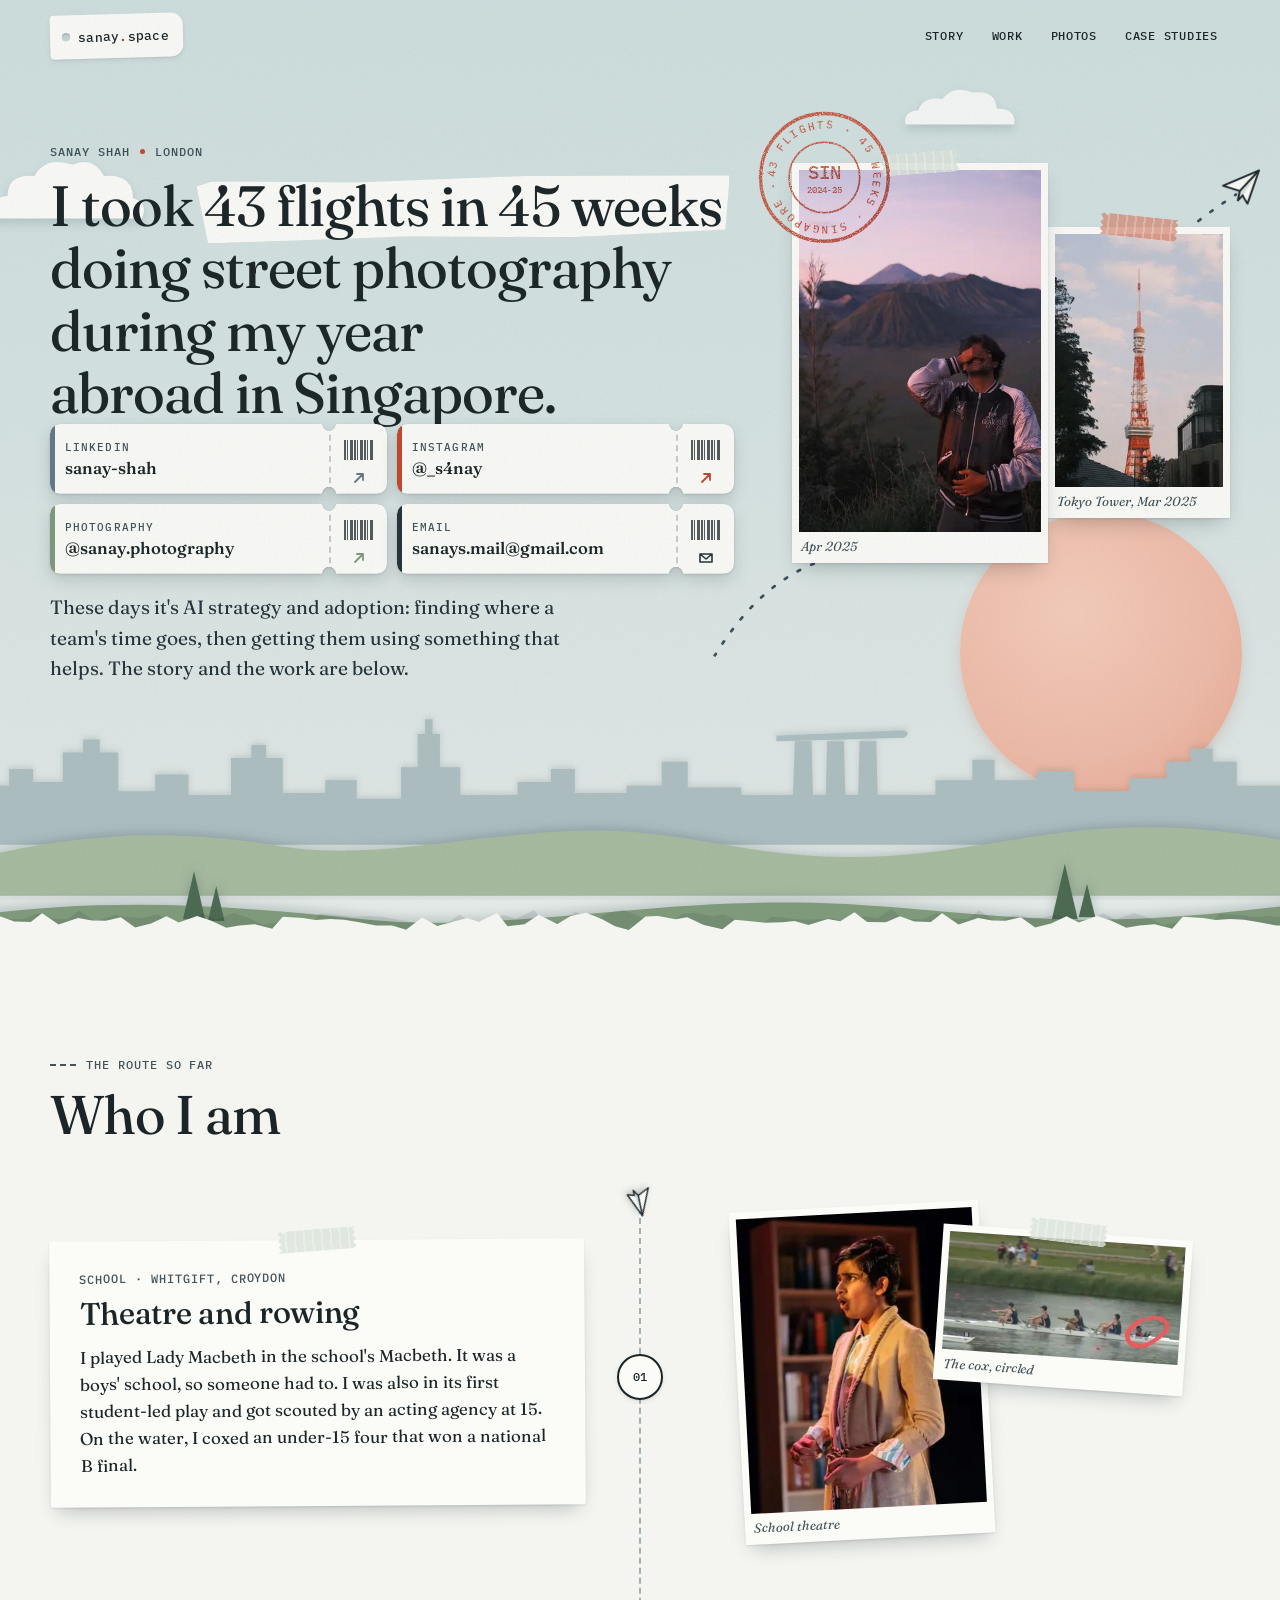
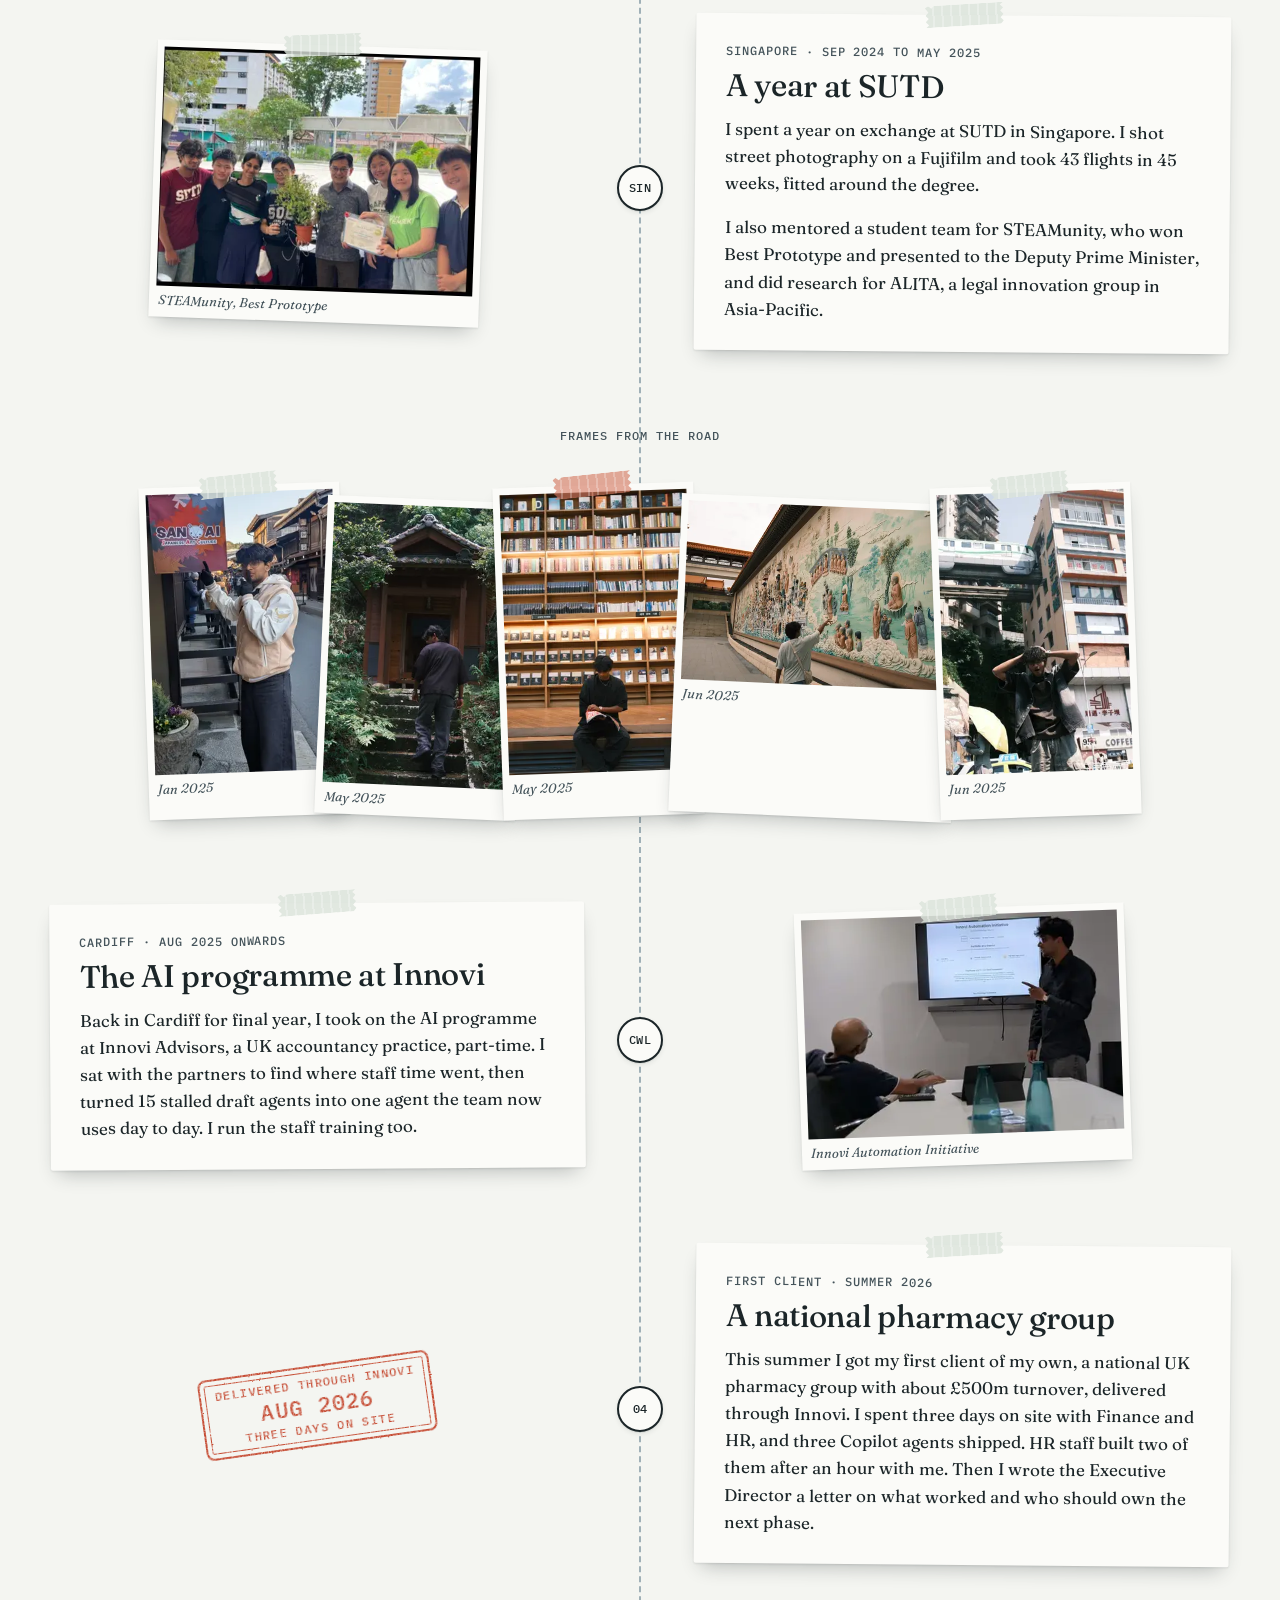
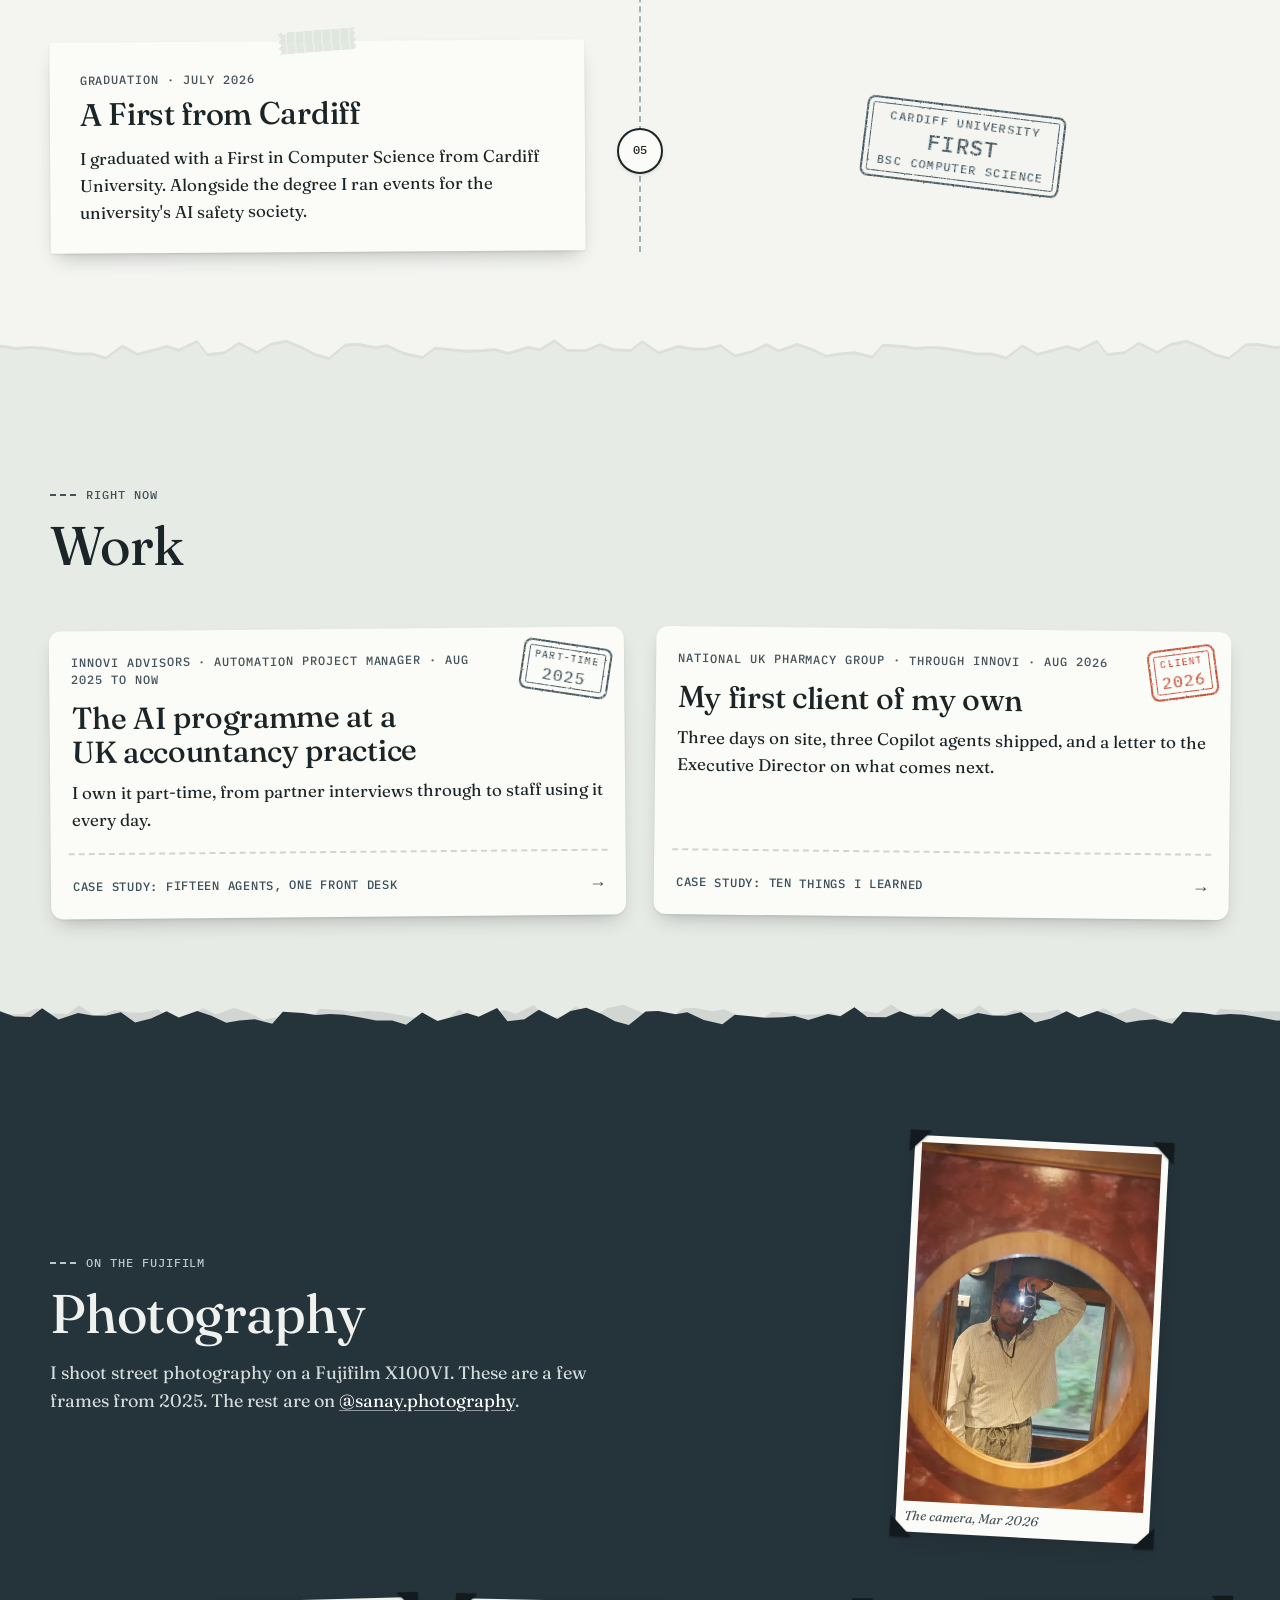
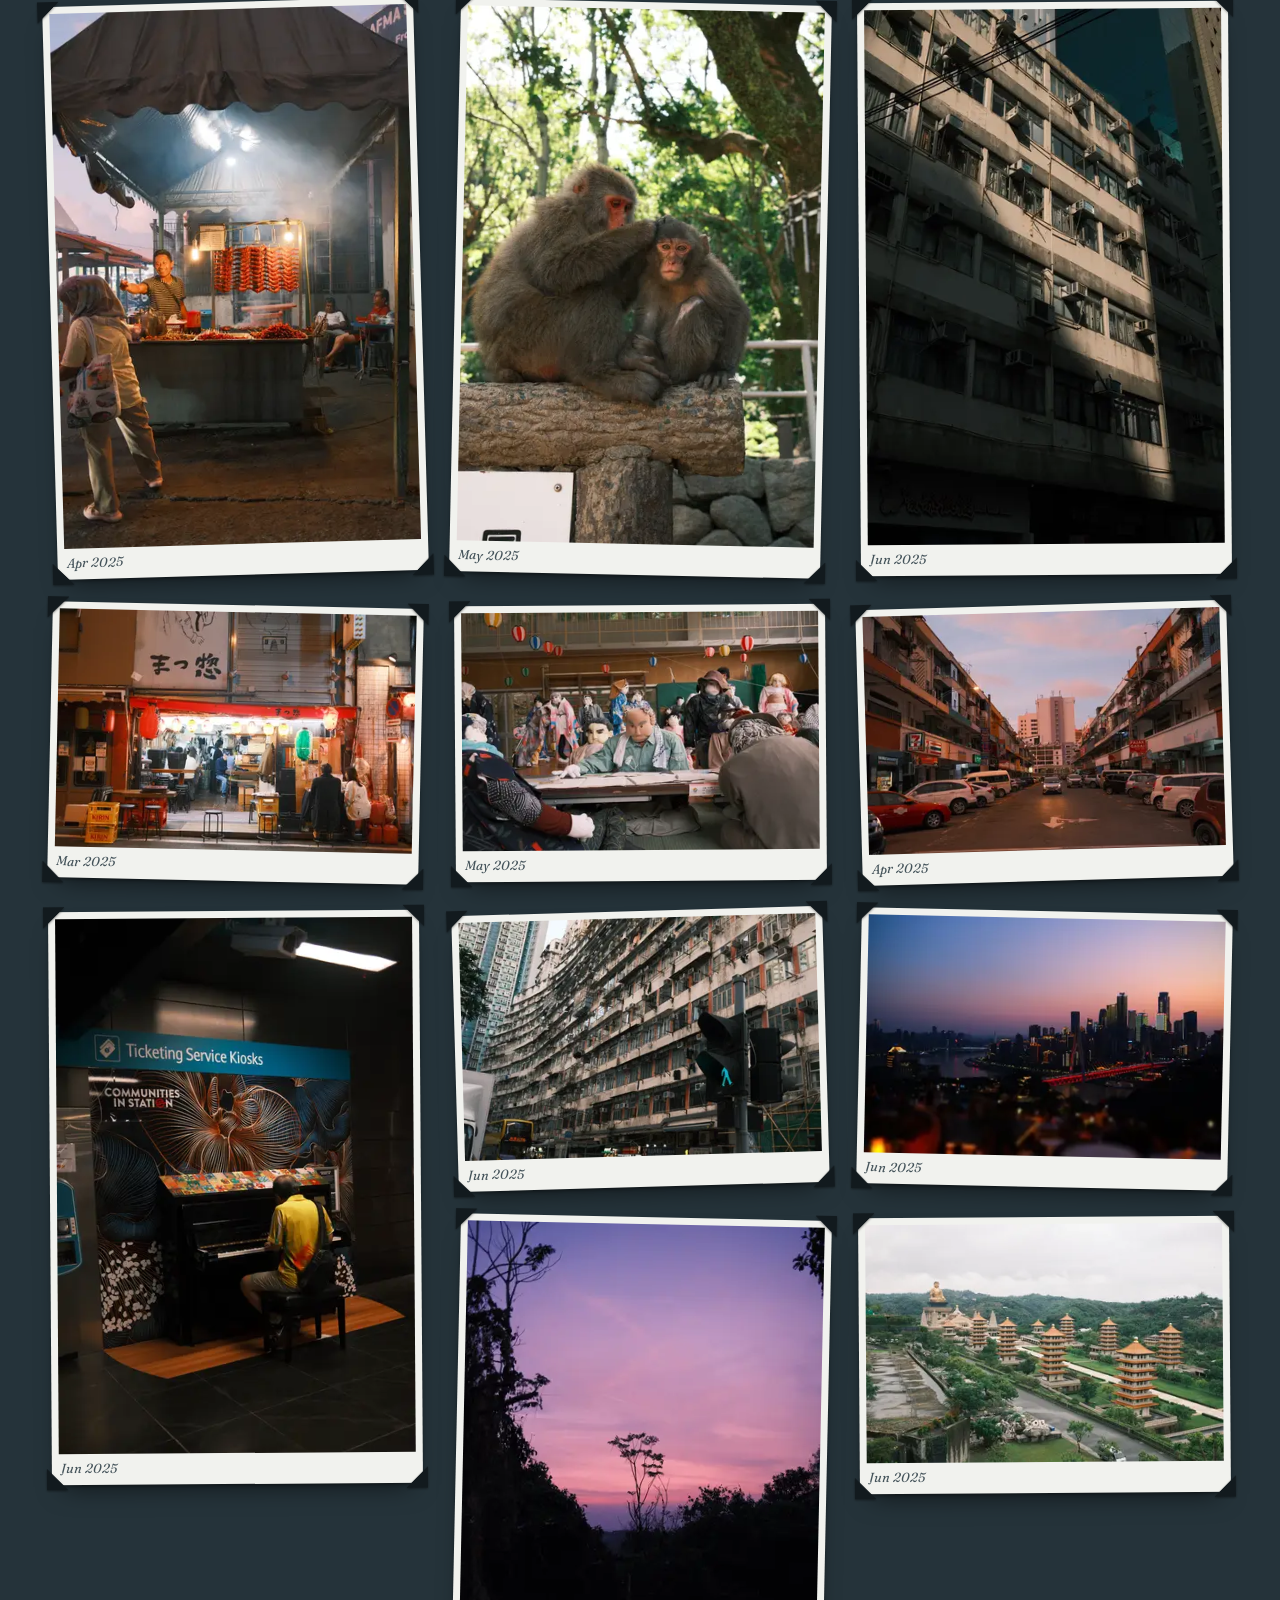
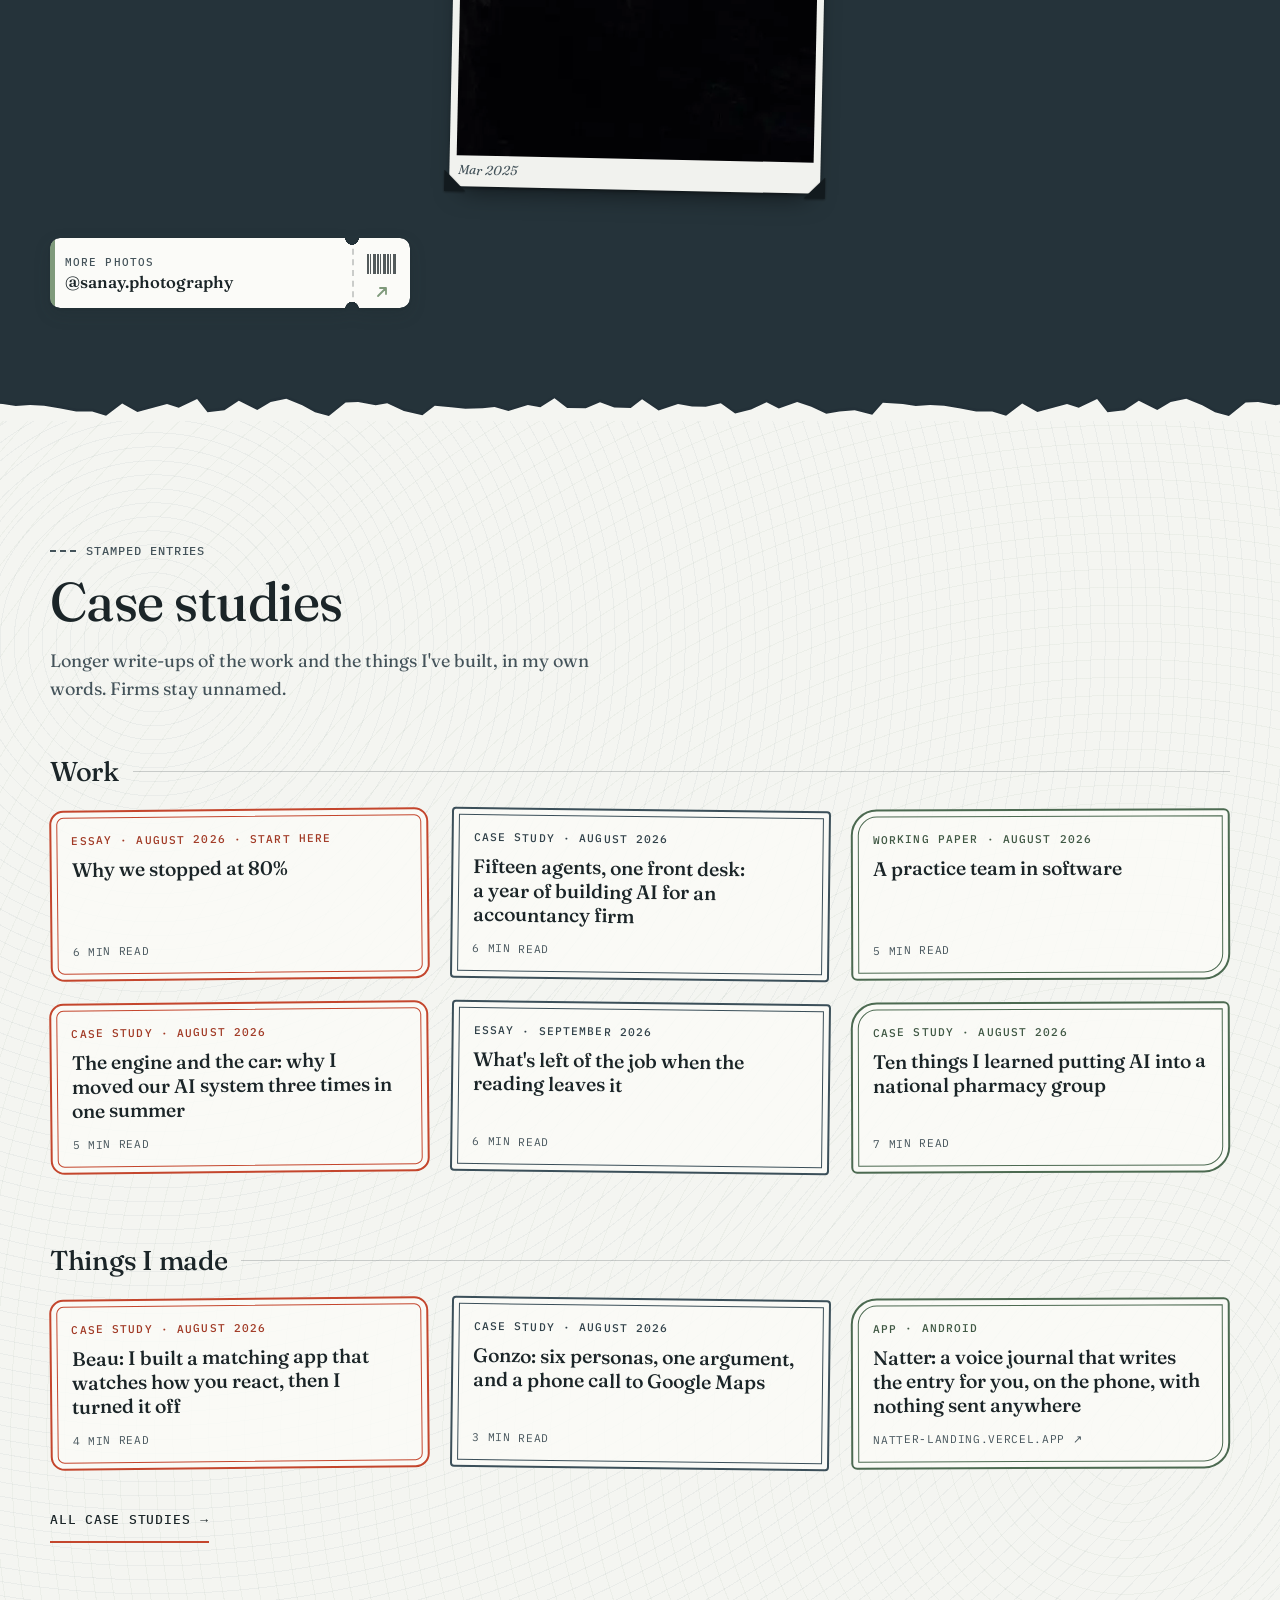
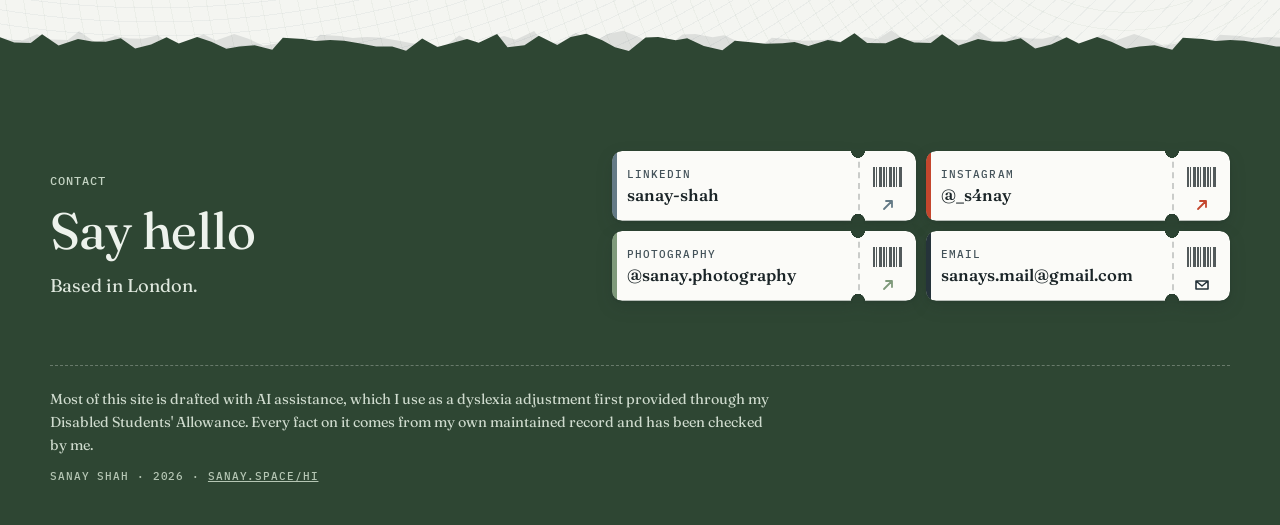
==== index.html @ 41771d3b "Rebuild the site as a paper-cut travel scrapbook around the 43 flights line New main page: hero with" ====
<!DOCTYPE html>
<html lang="en-GB" class="no-js">
<head>
  <meta charset="utf-8" />
  <meta name="viewport" content="width=device-width, initial-scale=1, viewport-fit=cover" />
  <script>document.documentElement.classList.replace("no-js", "js");</script>
  <title>Sanay Shah · 43 flights in 45 weeks</title>
  <meta name="description" content="I took 43 flights in 45 weeks doing street photography during my year abroad in Singapore. Now I work on AI strategy and adoption. Based in London." />
  <link rel="canonical" href="https://sanay.space/" />
  <meta name="theme-color" content="#d7e3e3" />
  <meta property="og:type" content="website" />
  <meta property="og:site_name" content="sanay.space" />
  <meta property="og:url" content="https://sanay.space/" />
  <meta property="og:title" content="Sanay Shah · 43 flights in 45 weeks" />
  <meta property="og:description" content="I took 43 flights in 45 weeks doing street photography during my year abroad in Singapore. Now I work on AI strategy and adoption." />
  <meta property="og:image" content="https://sanay.space/assets/img/og.jpg" />
  <meta property="og:image:width" content="1200" />
  <meta property="og:image:height" content="630" />
  <meta property="og:image:alt" content="Sanay Shah's scrapbook: a taped-in print of him at sunrise and the line about 43 flights in 45 weeks." />
  <meta name="twitter:card" content="summary_large_image" />
  <meta name="twitter:title" content="Sanay Shah · 43 flights in 45 weeks" />
  <meta name="twitter:description" content="I took 43 flights in 45 weeks doing street photography during my year abroad in Singapore. Now I work on AI strategy and adoption." />
  <meta name="twitter:image" content="https://sanay.space/assets/img/og.jpg" />
  <link rel="icon" href="assets/img/favicon.svg" type="image/svg+xml" />
  <link rel="preload" href="assets/fonts/fraunces.woff2" as="font" type="font/woff2" crossorigin />
  <link rel="preload" href="assets/img/bromo-420.webp" as="image" imagesrcset="assets/img/bromo-420.webp 420w, assets/img/bromo-760.webp 760w" imagesizes="(min-width: 900px) 260px, 124px" />
  <link rel="stylesheet" href="assets/css/site.css" />
  <script src="assets/js/site.js" defer></script>
</head>
<body>
  <a class="skip" href="#main">Skip to content</a>

  <svg width="0" height="0" style="position:absolute" aria-hidden="true" focusable="false">
    <defs>
      <filter id="ink" x="-5%" y="-5%" width="110%" height="110%">
        <feTurbulence type="fractalNoise" baseFrequency=".9" numOctaves="2" seed="4" result="n" />
        <feDisplacementMap in="SourceGraphic" in2="n" scale="1.8" xChannelSelector="R" yChannelSelector="G" result="d" />
        <feColorMatrix in="n" type="matrix" values="0 0 0 0 0  0 0 0 0 0  0 0 0 0 0  -2.2 0 0 0 2" result="m" />
        <feComposite in="d" in2="m" operator="in" />
      </filter>
      <symbol id="plane" viewBox="0 0 32 32">
        <path d="M2 15 L30 3 L21 29 L15 19 Z" fill="#fbfbf8" stroke="#1b2528" stroke-width="1.5" stroke-linejoin="round" />
        <path d="M30 3 L15 19 L13.5 26.5 L17.8 22" fill="#d9e2e0" stroke="#1b2528" stroke-width="1.5" stroke-linejoin="round" />
      </symbol>
      <symbol id="go" viewBox="0 0 16 16">
        <path d="M4 12 L12 4 M6 4 H12 V10" fill="none" stroke="currentColor" stroke-width="1.8" stroke-linecap="round" stroke-linejoin="round" />
      </symbol>
      <symbol id="mail" viewBox="0 0 16 16">
        <path d="M2 4 H14 V12 H2 Z M2 4 L8 9 L14 4" fill="none" stroke="currentColor" stroke-width="1.6" stroke-linejoin="round" />
      </symbol>
    </defs>
  </svg>

  <header class="hero" id="top">
    <div class="scene" aria-hidden="true">
      <div class="sun" data-depth=".08"></div>
      <svg class="cloud cloud--1" data-depth=".22" viewBox="0 0 160 70"><path d="M14 62 Q10 44 30 42 Q30 22 54 24 Q64 6 88 14 Q106 6 116 24 Q142 22 142 44 Q156 48 150 62 Z" fill="#fbfbf8" /></svg>
      <svg class="cloud cloud--2" data-depth=".34" viewBox="0 0 160 70"><path d="M12 62 Q8 46 28 44 Q34 26 58 30 Q72 12 96 22 Q124 18 126 42 Q150 42 148 62 Z" fill="#f4f7f5" /></svg>
      <svg class="cloud cloud--3" data-depth=".16" viewBox="0 0 160 70"><path d="M16 60 Q14 46 34 46 Q42 30 64 34 Q80 20 100 32 Q128 30 130 48 Q146 50 142 60 Z" fill="#f7f9f7" /></svg>
      <svg class="hills hills--far" data-depth=".05" viewBox="0 0 1440 240"><path fill="#aebfc2" d="M0 240 V176 H38 V158 H64 V172 H96 V140 H118 V126 H136 V140 H156 V182 H196 V164 H232 V186 H278 V146 H300 V132 H316 V146 H334 V184 H380 V170 H414 V190 H462 V156 H480 V120 H488 V104 H496 V120 H504 V156 H526 V186 H588 V172 H624 V158 H650 V184 H706 V176 H744 V150 H772 V178 H830 V186 H1040 V170 H1080 V148 H1104 V170 H1150 V160 H1190 V182 H1250 V168 H1290 V150 H1316 V136 H1340 V150 H1366 V176 H1440 V240 Z M884 240 L888 128 L906 128 L909 240 Z M920 240 L923 128 L941 128 L944 240 Z M955 240 L958 128 L976 128 L979 240 Z M868 122 L1006 116 Q1014 119 1006 124 L868 128 Z" /></svg>
      <svg class="hills hills--mid" data-depth=".1" viewBox="0 0 1440 240"><path fill="#a8bca1" d="M0 240 V200 C120 170 220 168 330 186 C430 202 520 176 640 170 C760 164 820 196 940 198 C1060 200 1140 168 1250 166 C1340 164 1400 178 1440 184 V240 Z" /></svg>
      <svg class="hills hills--near" data-depth=".16" viewBox="0 0 1440 240"><path fill="#7f9a7b" d="M0 240 V218 C160 196 300 210 420 222 C560 236 700 206 860 204 C1000 202 1100 226 1240 222 C1340 219 1400 208 1440 206 V240 Z" /><g fill="#4c6a51"><path d="M238 222 L226 222 L238 170 L250 222 Z" /><path d="M262 224 L253 224 L262 186 L271 224 Z" /><path d="M1180 222 L1166 222 L1180 162 L1194 222 Z" /><path d="M1204 220 L1195 220 L1204 184 L1213 220 Z" /></g></svg>
    </div>

    <div class="wrap topbar">
      <a class="wordmark" href="./"><span>sanay<b>.</b>space</span></a>
      <nav class="topnav" aria-label="Sections">
        <a class="topnav__extra" href="#story">Story</a>
        <a class="topnav__extra" href="#work">Work</a>
        <a class="topnav__extra" href="#photos">Photos</a>
        <a href="case-studies/">Case studies</a>
      </nav>
    </div>

    <div class="wrap hero__grid">
      <div class="hero__text">
        <p class="kicker">Sanay Shah <i></i> London</p>
        <h1>I took <span class="hl">43 flights in 45 weeks</span> doing street photography during my year abroad in Singapore.</h1>
        <ul class="passes hero__passes" aria-label="Find me elsewhere">
          <li><a class="pass pass--li" href="https://www.linkedin.com/in/sanay-shah/" target="_blank" rel="me noopener"><span class="pass__paper"><span class="pass__body"><span class="pass__label">LinkedIn</span><span class="pass__dest">sanay-shah</span></span><span class="pass__stub" aria-hidden="true"><span class="pass__bar"></span><svg><use href="#go" /></svg></span></span></a></li>
          <li><a class="pass pass--ig" href="https://www.instagram.com/_s4nay/" target="_blank" rel="me noopener"><span class="pass__paper"><span class="pass__body"><span class="pass__label">Instagram</span><span class="pass__dest">@_s4nay</span></span><span class="pass__stub" aria-hidden="true"><span class="pass__bar"></span><svg><use href="#go" /></svg></span></span></a></li>
          <li><a class="pass pass--ph" href="https://www.instagram.com/sanay.photography/" target="_blank" rel="me noopener"><span class="pass__paper"><span class="pass__body"><span class="pass__label">Photography</span><span class="pass__dest">@sanay<wbr>.photography</span></span><span class="pass__stub" aria-hidden="true"><span class="pass__bar"></span><svg><use href="#go" /></svg></span></span></a></li>
          <li><a class="pass pass--mail" href="mailto:sanays.mail@gmail.com"><span class="pass__paper"><span class="pass__body"><span class="pass__label">Email</span><span class="pass__dest">sanays.mail<wbr>@gmail.com</span></span><span class="pass__stub" aria-hidden="true"><span class="pass__bar"></span><svg><use href="#mail" /></svg></span></span></a></li>
        </ul>
        <p class="hero__sub">These days it's AI strategy and adoption: finding where a team's time goes, then getting them using something that helps. The story and the work are below.</p>
      </div>

      <div class="hero__collage">
        <svg class="flight" viewBox="0 0 400 400" aria-hidden="true" focusable="false">
          <defs><mask id="flight-mask"><path class="flight__trail" d="M-10 380 C 70 250, 150 350, 225 220 S 330 70, 372 42" fill="none" stroke="#fff" stroke-width="8" /></mask></defs>
          <path class="flight__path" d="M-10 380 C 70 250, 150 350, 225 220 S 330 70, 372 42" fill="none" stroke="#3b4f59" stroke-width="2" stroke-linecap="round" mask="url(#flight-mask)" />
          <use class="flight__plane" href="#plane" x="360" y="22" width="30" height="30" />
        </svg>
        <figure class="print tape print--bromo" data-depth=".5">
          <img src="assets/img/bromo-420.webp" srcset="assets/img/bromo-420.webp 420w, assets/img/bromo-760.webp 760w" sizes="(min-width: 900px) 260px, 124px" width="420" height="630" alt="Me at sunrise in front of a volcano, one hand over my eyes, the sky pink behind the peaks." fetchpriority="high" />
          <figcaption>Apr 2025</figcaption>
        </figure>
        <figure class="print tape tape--ver print--tower" data-depth=".3" style="--tr: 6deg">
          <img src="assets/img/tower-360.webp" srcset="assets/img/tower-240.webp 240w, assets/img/tower-360.webp 360w, assets/img/tower-640.webp 640w" sizes="(min-width: 900px) 200px, 104px" width="360" height="540" alt="Tokyo Tower in evening light, framed by trees and a dark building." />
          <figcaption>Tokyo Tower, Mar 2025</figcaption>
        </figure>
        <svg class="stamp-ring" data-depth=".7" viewBox="0 0 120 120" aria-hidden="true" focusable="false">
          <defs><path id="ring-a" d="M60 60 m-43 0 a43 43 0 1 1 86 0 a43 43 0 1 1 -86 0" /></defs>
          <circle cx="60" cy="60" r="56" fill="none" stroke="currentColor" stroke-width="3" />
          <circle cx="60" cy="60" r="31" fill="none" stroke="currentColor" stroke-width="1.5" />
          <text font-size="9.6"><textPath href="#ring-a" textLength="266" lengthAdjust="spacing">43 FLIGHTS · 45 WEEKS · SINGAPORE ·</textPath></text>
          <text x="60" y="61" text-anchor="middle" font-size="17">SIN</text>
          <text x="60" y="74" text-anchor="middle" font-size="7.5">2024-25</text>
        </svg>
      </div>
    </div>
  </header>

  <main id="main">
    <section class="section torn story" id="story" aria-labelledby="story-title">
      <div class="wrap">
        <div class="section__head">
          <p class="label">The route so far</p>
          <h2 class="section__title" id="story-title">Who I am</h2>
        </div>

        <div class="route">
          <div class="route__line" aria-hidden="true"></div>
          <div class="route__flown" aria-hidden="true"></div>
          <svg class="route__plane" aria-hidden="true" focusable="false"><use href="#plane" /></svg>

          <ol class="route__list">
            <li class="beat">
              <span class="beat__stop" aria-hidden="true">01</span>
              <div class="beat__card tape rise">
                <span class="label">School · Whitgift, Croydon</span>
                <h3>Theatre and rowing</h3>
                <p>I played Lady Macbeth in the school's Macbeth. It was a boys' school, so someone had to. I was also in its first student-led play and got scouted by an acting agency at 15. On the water, I coxed an under-15 four that won a national B final.</p>
              </div>
              <div class="beat__media rise">
                <figure class="print" style="--r: -3deg">
                  <img src="assets/img/play-320.webp" srcset="assets/img/play-320.webp 320w, assets/img/play-440.webp 440w, assets/img/play-560.webp 560w" sizes="(min-width: 960px) 250px, 55vw" width="320" height="400" alt="Me on stage in a school play, mid-line, in a long coat against a dark set." loading="lazy" decoding="async" />
                  <figcaption>School theatre</figcaption>
                </figure>
                <figure class="print tape" style="--r: 4deg; --tr: 3deg">
                  <img src="assets/img/rowing-360.webp" srcset="assets/img/rowing-360.webp 360w, assets/img/rowing-640.webp 640w" sizes="(min-width: 960px) 250px, 55vw" width="360" height="180" alt="A rowing four racing on a river, with the cox circled in red." loading="lazy" decoding="async" />
                  <figcaption>The cox, circled</figcaption>
                </figure>
              </div>
            </li>

            <li class="beat">
              <span class="beat__stop" aria-hidden="true">SIN</span>
              <div class="beat__card tape rise">
                <span class="label">Singapore · Sep 2024 to May 2025</span>
                <h3>A year at SUTD</h3>
                <p>I spent a year on exchange at SUTD in Singapore. I shot street photography on a Fujifilm and took 43 flights in 45 weeks, fitted around the degree.</p>
                <p>I also mentored a student team for STEAMunity, who won Best Prototype and presented to the Deputy Prime Minister, and did research for ALITA, a legal innovation group in Asia-Pacific.</p>
              </div>
              <div class="beat__media rise">
                <figure class="print tape print--wide" style="--r: 2deg">
                  <img src="assets/img/steamunity-400.webp" srcset="assets/img/steamunity-400.webp 400w, assets/img/steamunity-560.webp 560w, assets/img/steamunity-720.webp 720w" sizes="(min-width: 960px) 330px, 80vw" width="400" height="303" alt="Me with the STEAMunity student team and Deputy Prime Minister Heng Swee Keat, the students holding their award and their plant sensor project." loading="lazy" decoding="async" />
                  <figcaption>STEAMunity, Best Prototype</figcaption>
                </figure>
              </div>
            </li>

            <li class="strip" aria-label="Frames from the road">
              <div class="strip__head">
                <p class="label">Frames from the road</p>
                <p class="mono strip__hint" aria-hidden="true">Swipe &rarr;</p>
              </div>
              <div class="strip__scroller" tabindex="0" role="group" aria-label="Photos of me travelling, 2025">
                <figure class="print tape">
                  <img src="assets/img/sanoai-360.webp" srcset="assets/img/sanoai-260.webp 260w, assets/img/sanoai-360.webp 360w, assets/img/sanoai-640.webp 640w" sizes="(min-width: 960px) 200px, 150px" width="360" height="540" alt="Me pointing up at a shop sign on an old wooden street in Japan." loading="lazy" decoding="async" />
                  <figcaption>Jan 2025</figcaption>
                </figure>
                <figure class="print">
                  <img src="assets/img/steps-360.webp" srcset="assets/img/steps-260.webp 260w, assets/img/steps-360.webp 360w, assets/img/steps-640.webp 640w" sizes="(min-width: 960px) 200px, 150px" width="360" height="540" alt="Me climbing mossy stone steps to a small wooden shrine in a forest." loading="lazy" decoding="async" />
                  <figcaption>May 2025</figcaption>
                </figure>
                <figure class="print tape tape--ver">
                  <img src="assets/img/books-360.webp" srcset="assets/img/books-260.webp 260w, assets/img/books-360.webp 360w, assets/img/books-640.webp 640w" sizes="(min-width: 960px) 200px, 150px" width="360" height="540" alt="Me reading on a bench under a wall of bookshelves." loading="lazy" decoding="async" />
                  <figcaption>May 2025</figcaption>
                </figure>
                <figure class="print print--land">
                  <img src="assets/img/mural-480.webp" srcset="assets/img/mural-480.webp 480w, assets/img/mural-820.webp 820w" sizes="(min-width: 960px) 280px, 220px" width="480" height="320" alt="Me pointing at a long painted mural on a temple wall." loading="lazy" decoding="async" />
                  <figcaption>Jun 2025</figcaption>
                </figure>
                <figure class="print tape">
                  <img src="assets/img/monorail-360.webp" srcset="assets/img/monorail-260.webp 260w, assets/img/monorail-360.webp 360w, assets/img/monorail-640.webp 640w" sizes="(min-width: 960px) 200px, 150px" width="360" height="540" alt="Me with my hands on my head in the street while a monorail train runs through the middle of a tower block behind me." loading="lazy" decoding="async" />
                  <figcaption>Jun 2025</figcaption>
                </figure>
              </div>
            </li>

            <li class="beat">
              <span class="beat__stop" aria-hidden="true">CWL</span>
              <div class="beat__card tape rise">
                <span class="label">Cardiff · Aug 2025 onwards</span>
                <h3>The AI programme at Innovi</h3>
                <p>Back in Cardiff for final year, I took on the AI programme at Innovi Advisors, a UK accountancy practice, part-time. I sat with the partners to find where staff time went, then turned 15 stalled draft agents into one agent the team now uses day to day. I run the staff training too.</p>
              </div>
              <div class="beat__media rise">
                <figure class="print tape print--wide" style="--r: -2deg">
                  <img src="assets/img/innovi-400.webp" srcset="assets/img/innovi-400.webp 400w, assets/img/innovi-560.webp 560w, assets/img/innovi-720.webp 720w" sizes="(min-width: 960px) 330px, 80vw" width="400" height="277" alt="Me presenting the Innovi Automation Initiative on a screen in a meeting room." loading="lazy" decoding="async" />
                  <figcaption>Innovi Automation Initiative</figcaption>
                </figure>
              </div>
            </li>

            <li class="beat">
              <span class="beat__stop" aria-hidden="true">04</span>
              <div class="beat__card tape rise">
                <span class="label">First client · Summer 2026</span>
                <h3>A national pharmacy group</h3>
                <p>This summer I got my first client of my own, a national UK pharmacy group with about £500m turnover, delivered through Innovi. I spent three days on site with Finance and HR, and three Copilot agents shipped. HR staff built two of them after an hour with me. Then I wrote the Executive Director a letter on what worked and who should own the next phase.</p>
              </div>
              <div class="beat__media rise">
                <p class="stamp" style="--rot: -8deg">Delivered through Innovi<strong>Aug 2026</strong>Three days on site</p>
              </div>
            </li>

            <li class="beat">
              <span class="beat__stop" aria-hidden="true">05</span>
              <div class="beat__card tape rise">
                <span class="label">Graduation · July 2026</span>
                <h3>A First from Cardiff</h3>
                <p>I graduated with a First in Computer Science from Cardiff University. Alongside the degree I ran events for the university's AI safety society.</p>
              </div>
              <div class="beat__media rise">
                <p class="stamp stamp--slate" style="--rot: 7deg">Cardiff University<strong>First</strong>BSc Computer Science</p>
              </div>
            </li>
            <!-- India: Sanay is back around 10 October and will supply this part.
                 Add it here as a sixth .beat (stop code IND) once he has. Do not write it before then. -->
          </ol>
        </div>
      </div>
    </section>

    <section class="section torn torn--flip work" id="work" aria-labelledby="work-title">
      <div class="wrap">
        <div class="section__head">
          <p class="label">Right now</p>
          <h2 class="section__title" id="work-title">Work</h2>
        </div>
        <div class="tickets">
          <a class="ticket rise" href="case-studies/fifteen-agents-one-front-desk.html">
            <span class="label">Innovi Advisors · Automation Project Manager · Aug 2025 to now</span>
            <span class="stamp stamp--slate" style="--rot: 9deg" aria-hidden="true">Part-time<strong>2025</strong></span>
            <h3>The AI programme at a UK accountancy practice</h3>
            <p>I own it part-time, from partner interviews through to staff using it every day.</p>
            <span class="ticket__go"><span>Case study: Fifteen agents, one front desk</span><span aria-hidden="true">&rarr;</span></span>
          </a>
          <a class="ticket rise" href="case-studies/ten-things-pharmacy-group.html">
            <span class="label">National UK pharmacy group · through Innovi · Aug 2026</span>
            <span class="stamp" style="--rot: -8deg" aria-hidden="true">Client<strong>2026</strong></span>
            <h3>My first client of my own</h3>
            <p>Three days on site, three Copilot agents shipped, and a letter to the Executive Director on what comes next.</p>
            <span class="ticket__go"><span>Case study: Ten things I learned</span><span aria-hidden="true">&rarr;</span></span>
          </a>
        </div>
      </div>
    </section>

    <section class="section torn photos" id="photos" aria-labelledby="photos-title">
      <div class="wrap">
        <div class="album__intro">
          <div class="section__head">
            <p class="label">On the Fujifilm</p>
            <h2 class="section__title" id="photos-title">Photography</h2>
            <p class="section__lead">I shoot street photography on a Fujifilm X100VI. These are a few frames from 2025. The rest are on <a href="https://www.instagram.com/sanay.photography/" target="_blank" rel="noopener">@sanay.photography</a>.</p>
          </div>
          <figure class="print corners rise">
            <img src="assets/img/mirror-420.webp" srcset="assets/img/mirror-420.webp 420w, assets/img/mirror-760.webp 760w" sizes="(min-width: 820px) 300px, 60vw" width="420" height="630" alt="Me taking a photo of myself in a round mirror on a train, the camera held up to my eye." loading="lazy" decoding="async" />
            <figcaption>The camera, Mar 2026</figcaption>
          </figure>
        </div>

        <div class="album">
          <figure class="print corners rise">
            <img src="assets/img/st-1951-400.webp" srcset="assets/img/st-1951-400.webp 400w, assets/img/st-1951-800.webp 800w" sizes="(min-width: 1200px) 370px, (min-width: 760px) 30vw, 46vw" width="400" height="600" alt="A street food stall at dusk, smoke rising from the grill under a canopy while a woman waits." loading="lazy" decoding="async" />
            <figcaption>Apr 2025</figcaption>
          </figure>
          <figure class="print corners rise">
            <img src="assets/img/st-0582-400.webp" srcset="assets/img/st-0582-400.webp 400w, assets/img/st-0582-800.webp 800w" sizes="(min-width: 1200px) 370px, (min-width: 760px) 30vw, 46vw" width="400" height="267" alt="A small restaurant in Japan at night, its front open to the street, red lanterns over the counter." loading="lazy" decoding="async" />
            <figcaption>Mar 2025</figcaption>
          </figure>
          <figure class="print corners rise">
            <img src="assets/img/st-7328-400.webp" srcset="assets/img/st-7328-400.webp 400w, assets/img/st-7328-800.webp 800w" sizes="(min-width: 1200px) 370px, (min-width: 760px) 30vw, 46vw" width="400" height="600" alt="A man in a yellow shirt playing a painted public piano in a dark train station." loading="lazy" decoding="async" />
            <figcaption>Jun 2025</figcaption>
          </figure>
          <figure class="print corners rise">
            <img src="assets/img/st-1552-400.webp" srcset="assets/img/st-1552-400.webp 400w, assets/img/st-1552-800.webp 800w" sizes="(min-width: 1200px) 370px, (min-width: 760px) 30vw, 46vw" width="400" height="267" alt="People sitting in shade under a bridge by the water, a boy standing on the wall, fishing boats moored beyond." loading="lazy" decoding="async" />
            <figcaption>Apr 2025</figcaption>
          </figure>
          <figure class="print corners rise">
            <img src="assets/img/st-3685-400.webp" srcset="assets/img/st-3685-400.webp 400w, assets/img/st-3685-800.webp 800w" sizes="(min-width: 1200px) 370px, (min-width: 760px) 30vw, 46vw" width="400" height="600" alt="Two macaques on a wooden post, one grooming the other, trees behind." loading="lazy" decoding="async" />
            <figcaption>May 2025</figcaption>
          </figure>
          <figure class="print corners rise">
            <img src="assets/img/st-3232-400.webp" srcset="assets/img/st-3232-400.webp 400w, assets/img/st-3232-800.webp 800w" sizes="(min-width: 1200px) 370px, (min-width: 760px) 30vw, 46vw" width="400" height="267" alt="A room full of life-size handmade dolls seated at desks under strings of paper lanterns." loading="lazy" decoding="async" />
            <figcaption>May 2025</figcaption>
          </figure>
          <figure class="print corners rise">
            <img src="assets/img/st-6740-400.webp" srcset="assets/img/st-6740-400.webp 400w, assets/img/st-6740-800.webp 800w" sizes="(min-width: 1200px) 370px, (min-width: 760px) 30vw, 46vw" width="400" height="267" alt="A curved wall of old apartment blocks seen from the street, a green pedestrian light in front." loading="lazy" decoding="async" />
            <figcaption>Jun 2025</figcaption>
          </figure>
          <figure class="print corners rise">
            <img src="assets/img/st-0721-400.webp" srcset="assets/img/st-0721-400.webp 400w, assets/img/st-0721-800.webp 800w" sizes="(min-width: 1200px) 370px, (min-width: 760px) 30vw, 46vw" width="400" height="600" alt="A purple and pink sky at dusk above the silhouettes of trees." loading="lazy" decoding="async" />
            <figcaption>Mar 2025</figcaption>
          </figure>
          <figure class="print corners rise">
            <img src="assets/img/st-6667-400.webp" srcset="assets/img/st-6667-400.webp 400w, assets/img/st-6667-800.webp 800w" sizes="(min-width: 1200px) 370px, (min-width: 760px) 30vw, 46vw" width="400" height="600" alt="The side of an old apartment block in hard afternoon light, air conditioners on every floor." loading="lazy" decoding="async" />
            <figcaption>Jun 2025</figcaption>
          </figure>
          <figure class="print corners rise">
            <img src="assets/img/st-1948-400.webp" srcset="assets/img/st-1948-400.webp 400w, assets/img/st-1948-800.webp 800w" sizes="(min-width: 1200px) 370px, (min-width: 760px) 30vw, 46vw" width="400" height="267" alt="A street of low shophouses at dusk under a pink sky, cars parked along both sides." loading="lazy" decoding="async" />
            <figcaption>Apr 2025</figcaption>
          </figure>
          <figure class="print corners rise">
            <img src="assets/img/st-7145-400.webp" srcset="assets/img/st-7145-400.webp 400w, assets/img/st-7145-800.webp 800w" sizes="(min-width: 1200px) 370px, (min-width: 760px) 30vw, 46vw" width="400" height="267" alt="A city skyline at blue hour across a river, the towers and a bridge lit up." loading="lazy" decoding="async" />
            <figcaption>Jun 2025</figcaption>
          </figure>
          <figure class="print corners rise">
            <img src="assets/img/st-6403-400.webp" srcset="assets/img/st-6403-400.webp 400w, assets/img/st-6403-800.webp 800w" sizes="(min-width: 1200px) 370px, (min-width: 760px) 30vw, 46vw" width="400" height="267" alt="Rows of pagodas leading to a large seated Buddha on a green hillside." loading="lazy" decoding="async" />
            <figcaption>Jun 2025</figcaption>
          </figure>
        </div>
        <div class="album__more">
          <a class="pass pass--ph" href="https://www.instagram.com/sanay.photography/" target="_blank" rel="noopener"><span class="pass__paper"><span class="pass__body"><span class="pass__label">More photos</span><span class="pass__dest">@sanay.photography</span></span><span class="pass__stub" aria-hidden="true"><span class="pass__bar"></span><svg><use href="#go" /></svg></span></span></a>
        </div>
      </div>
    </section>

    <section class="section torn torn--flip writing" id="case-studies" aria-labelledby="writing-title">
      <div class="wrap">
        <div class="section__head">
          <p class="label">Stamped entries</p>
          <h2 class="section__title" id="writing-title">Case studies</h2>
          <p class="section__lead">Longer write-ups of the work and the things I've built, in my own words. Firms stay unnamed.</p>
        </div>
        <!-- case-studies:list -->
        <div class="group">
          <h3 class="group__title">Work</h3>
          <ul class="entries">
          <li>
            <a class="entry rise" href="case-studies/why-we-stopped-at-80.html">
              <span class="entry__kind">Essay · August 2026 · start here</span>
              <span class="entry__title">Why we stopped at 80%</span>
              <span class="entry__meta">6 min read</span>
            </a>
          </li>
          <li>
            <a class="entry rise" href="case-studies/fifteen-agents-one-front-desk.html">
              <span class="entry__kind">Case study · August 2026</span>
              <span class="entry__title">Fifteen agents, one front desk: a year of building AI for an accountancy firm</span>
              <span class="entry__meta">6 min read</span>
            </a>
          </li>
          <li>
            <a class="entry rise" href="case-studies/a-practice-team-in-software.html">
              <span class="entry__kind">Working paper · August 2026</span>
              <span class="entry__title">A practice team in software</span>
              <span class="entry__meta">5 min read</span>
            </a>
          </li>
          <li>
            <a class="entry rise" href="case-studies/the-engine-and-the-car.html">
              <span class="entry__kind">Case study · August 2026</span>
              <span class="entry__title">The engine and the car: why I moved our AI system three times in one summer</span>
              <span class="entry__meta">5 min read</span>
            </a>
          </li>
          <li>
            <a class="entry rise" href="case-studies/whats-left-of-the-job.html">
              <span class="entry__kind">Essay · September 2026</span>
              <span class="entry__title">What&#x27;s left of the job when the reading leaves it</span>
              <span class="entry__meta">6 min read</span>
            </a>
          </li>
          <li>
            <a class="entry rise" href="case-studies/ten-things-pharmacy-group.html">
              <span class="entry__kind">Case study · August 2026</span>
              <span class="entry__title">Ten things I learned putting AI into a national pharmacy group</span>
              <span class="entry__meta">7 min read</span>
            </a>
          </li>
          </ul>
        </div>
        <div class="group">
          <h3 class="group__title">Things I made</h3>
          <ul class="entries">
          <li>
            <a class="entry rise" href="case-studies/beau.html">
              <span class="entry__kind">Case study · August 2026</span>
              <span class="entry__title">Beau: I built a matching app that watches how you react, then I turned it off</span>
              <span class="entry__meta">4 min read</span>
            </a>
          </li>
          <li>
            <a class="entry rise" href="case-studies/gonzo.html">
              <span class="entry__kind">Case study · August 2026</span>
              <span class="entry__title">Gonzo: six personas, one argument, and a phone call to Google Maps</span>
              <span class="entry__meta">3 min read</span>
            </a>
          </li>
          <li>
            <a class="entry rise" href="https://natter-landing.vercel.app" target="_blank" rel="noopener">
              <span class="entry__kind">App · Android</span>
              <span class="entry__title">Natter: a voice journal that writes the entry for you, on the phone, with nothing sent anywhere</span>
              <span class="entry__meta">natter-landing.vercel.app ↗</span>
            </a>
          </li>
          </ul>
        </div>
        <!-- /case-studies:list -->
        <a class="more-link" href="case-studies/">All case studies <span aria-hidden="true">&rarr;</span></a>
      </div>
    </section>
  </main>

  <footer class="section torn foot" id="contact">
    <div class="wrap">
      <div class="foot__grid">
        <div>
          <p class="label">Contact</p>
          <h2 class="foot__title">Say hello</h2>
          <p class="foot__where">Based in London.</p>
        </div>
        <ul class="passes" aria-label="Find me elsewhere">
          <li><a class="pass pass--li" href="https://www.linkedin.com/in/sanay-shah/" target="_blank" rel="noopener"><span class="pass__paper"><span class="pass__body"><span class="pass__label">LinkedIn</span><span class="pass__dest">sanay-shah</span></span><span class="pass__stub" aria-hidden="true"><span class="pass__bar"></span><svg><use href="#go" /></svg></span></span></a></li>
          <li><a class="pass pass--ig" href="https://www.instagram.com/_s4nay/" target="_blank" rel="noopener"><span class="pass__paper"><span class="pass__body"><span class="pass__label">Instagram</span><span class="pass__dest">@_s4nay</span></span><span class="pass__stub" aria-hidden="true"><span class="pass__bar"></span><svg><use href="#go" /></svg></span></span></a></li>
          <li><a class="pass pass--ph" href="https://www.instagram.com/sanay.photography/" target="_blank" rel="noopener"><span class="pass__paper"><span class="pass__body"><span class="pass__label">Photography</span><span class="pass__dest">@sanay<wbr>.photography</span></span><span class="pass__stub" aria-hidden="true"><span class="pass__bar"></span><svg><use href="#go" /></svg></span></span></a></li>
          <li><a class="pass pass--mail" href="mailto:sanays.mail@gmail.com"><span class="pass__paper"><span class="pass__body"><span class="pass__label">Email</span><span class="pass__dest">sanays.mail<wbr>@gmail.com</span></span><span class="pass__stub" aria-hidden="true"><span class="pass__bar"></span><svg><use href="#mail" /></svg></span></span></a></li>
        </ul>
      </div>
      <div class="foot__small">
        <p>Most of this site is drafted with AI assistance, which I use as a dyslexia adjustment first provided through my Disabled Students' Allowance. Every fact on it comes from my own maintained record and has been checked by me.</p>
        <p class="mono">Sanay Shah · 2026 · <a href="hi/">sanay.space/hi</a></p>
      </div>
    </div>
  </footer>
</body>
</html>
---- assets/css/site.css ----
/* sanay.space, paper edition.
   One stylesheet for the main page, /hi and the case studies.
   The craft lives on the surfaces (paper, tape, stamps, prints).
   Text stays flat, dark and readable. */

@font-face {
  font-family: "Fraunces";
  src: url("../fonts/fraunces.woff2") format("woff2");
  font-weight: 300 700;
  font-style: normal;
  font-display: swap;
}
@font-face {
  font-family: "Fraunces";
  src: url("../fonts/fraunces-italic.woff2") format("woff2");
  font-weight: 300 700;
  font-style: italic;
  font-display: swap;
}
@font-face {
  font-family: "Plex Mono";
  src: url("../fonts/plex-mono-400.woff2") format("woff2");
  font-weight: 400;
  font-display: swap;
}
@font-face {
  font-family: "Plex Mono";
  src: url("../fonts/plex-mono-500.woff2") format("woff2");
  font-weight: 500;
  font-display: swap;
}

:root {
  --paper: #f4f5f1;
  --paper-2: #e7ebe6;
  --card: #fbfbf8;
  --sky: #d7e3e3;
  --sky-2: #c4d5d7;
  --sage-1: #c9d6c2;
  --sage-2: #a8bca1;
  --sage-3: #7f9a7b;
  --sage-4: #4c6a51;
  --sage-5: #2e4633;
  --slate-1: #9fb0b7;
  --slate-2: #647a86;
  --slate-3: #3b4f59;
  --slate-4: #25333a;
  --ink: #1b2528;
  --ink-2: #44535a;
  --ver: #c4462d;
  --ver-ink: #9c3220;
  --sun: #efbba8;
  --tape: rgba(219, 228, 219, .8);
  --tape-edge: rgba(160, 178, 162, .35);
  --shadow-1: 0 1px 1px rgba(27, 37, 40, .07), 0 2px 5px rgba(27, 37, 40, .08);
  --shadow-2: 0 1px 2px rgba(27, 37, 40, .10), 0 10px 20px -8px rgba(27, 37, 40, .30);
  --shadow-3: 0 2px 4px rgba(27, 37, 40, .12), 0 22px 40px -14px rgba(27, 37, 40, .42);
  --serif: "Fraunces", Georgia, "Times New Roman", serif;
  --mono: "Plex Mono", ui-monospace, SFMono-Regular, Menlo, Consolas, monospace;
  --wrap: 1180px;
  --gutter: clamp(16px, 4.5vw, 44px);
  --ease: cubic-bezier(.2, .7, .2, 1);
  color-scheme: light;
}

*, *::before, *::after { box-sizing: border-box; }

html {
  -webkit-text-size-adjust: 100%;
  text-size-adjust: 100%;
  scroll-behavior: smooth;
  scroll-padding-top: 16px;
}

body {
  margin: 0;
  background: var(--paper);
  color: var(--ink);
  font-family: var(--serif);
  font-size: 1.0625rem;
  line-height: 1.6;
  font-optical-sizing: auto;
  font-variation-settings: "SOFT" 30, "WONK" 0;
  overflow-x: clip;
  -webkit-font-smoothing: antialiased;
  text-rendering: optimizeLegibility;
}

/* Paper grain over everything, painted once. */
body::before {
  content: "";
  position: fixed;
  inset: 0;
  z-index: 100;
  pointer-events: none;
  opacity: .32;
  background-image: url("data:image/svg+xml,%3Csvg xmlns='http://www.w3.org/2000/svg' width='180' height='180'%3E%3Cfilter id='n'%3E%3CfeTurbulence type='fractalNoise' baseFrequency='.85' numOctaves='2' stitchTiles='stitch'/%3E%3CfeColorMatrix values='0 0 0 0 .1 0 0 0 0 .13 0 0 0 0 .13 0 0 0 .22 0'/%3E%3C/filter%3E%3Crect width='100%25' height='100%25' filter='url(%23n)'/%3E%3C/svg%3E");
}

img { display: block; max-width: 100%; height: auto; }
a { color: inherit; }
p { margin: 0 0 1em; }
h1, h2, h3, h4 { margin: 0; font-weight: 500; line-height: 1.12; letter-spacing: -.01em; text-wrap: balance; }
p, li { text-wrap: pretty; }

:focus-visible {
  outline: 3px solid var(--ver);
  outline-offset: 3px;
  border-radius: 4px;
}

.sr-only {
  position: absolute !important;
  width: 1px; height: 1px;
  overflow: hidden;
  clip: rect(0 0 0 0);
  white-space: nowrap;
}

.skip {
  position: absolute;
  left: 12px; top: -60px;
  z-index: 200;
  padding: 10px 14px;
  background: var(--ink);
  color: var(--paper);
  font-family: var(--mono);
  font-size: .85rem;
  text-decoration: none;
  border-radius: 6px;
}
.skip:focus { top: 12px; }

.wrap {
  width: 100%;
  max-width: calc(var(--wrap) + var(--gutter) * 2);
  margin: 0 auto;
  padding: 0 var(--gutter);
}

.mono, .label {
  font-family: var(--mono);
  font-size: .75rem;
  font-weight: 500;
  letter-spacing: .08em;
  text-transform: uppercase;
  line-height: 1.4;
}
.label { color: var(--ink-2); }

.section { position: relative; padding: clamp(56px, 9vw, 112px) 0; }

.section__head { margin-bottom: clamp(28px, 5vw, 52px); max-width: 40rem; }
.section__head .label { display: inline-flex; align-items: center; gap: 10px; margin-bottom: 12px; }
.section__head .label::before {
  content: "";
  width: 26px;
  border-top: 2px dashed currentColor;
}
.section__title { font-size: clamp(2rem, 1.4rem + 3vw, 3.4rem); font-weight: 450; }
.section__lead { margin-top: 14px; font-size: 1.125rem; color: var(--ink-2); max-width: 36rem; }

/* Torn paper edge on top of a section. ::before is the paper,
   ::after a slightly offset darker copy that reads as its shadow. */
.torn { --bg: var(--paper); background: var(--bg); isolation: isolate; }
.torn::before, .torn::after {
  content: "";
  position: absolute;
  left: 0; right: 0;
  height: 24px;
  -webkit-mask: url("../img/edge.svg") 0 0 / 900px 24px repeat-x;
  mask: url("../img/edge.svg") 0 0 / 900px 24px repeat-x;
  pointer-events: none;
}
.torn::before { top: -23px; background: var(--bg); z-index: 1; }
.torn::after { top: -26px; background: rgba(27, 37, 40, .10); z-index: 0; -webkit-mask-position: 37px 0; mask-position: 37px 0; }
.torn--flip::before, .torn--flip::after { -webkit-mask-position: -300px 0; mask-position: -300px 0; }

/* ---------- Top bar ---------- */

.topbar {
  position: relative;
  z-index: 5;
  display: flex;
  align-items: center;
  justify-content: space-between;
  gap: 16px;
  padding-top: 14px;
  padding-bottom: 14px;
}

.wordmark {
  display: inline-flex;
  align-items: center;
  gap: 8px;
  min-height: 44px;
  padding: 0 14px 0 12px;
  background: var(--card);
  border-radius: 4px 12px 12px 4px;
  box-shadow: var(--shadow-1);
  font-family: var(--mono);
  font-size: .82rem;
  font-weight: 500;
  letter-spacing: .02em;
  text-decoration: none;
  transform: rotate(-1.5deg);
}
.wordmark::before {
  content: "";
  width: 8px; height: 8px;
  border-radius: 50%;
  background: var(--sky-2);
  box-shadow: inset 0 1px 1px rgba(0, 0, 0, .25);
}
.wordmark b { color: var(--ver-ink); font-weight: 500; }

.topnav { display: flex; gap: 4px; }
.topnav a {
  display: inline-flex;
  align-items: center;
  min-height: 44px;
  padding: 0 12px;
  font-family: var(--mono);
  font-size: .78rem;
  font-weight: 500;
  letter-spacing: .06em;
  text-transform: uppercase;
  text-decoration: none;
  border-radius: 6px;
}
.topnav a:hover { background: rgba(255, 255, 255, .55); }
.topnav .topnav__extra { display: none; }
@media (min-width: 760px) { .topnav .topnav__extra { display: inline-flex; } }

/* ---------- Hero ---------- */

.hero {
  position: relative;
  overflow: hidden;
  background: linear-gradient(180deg, #cfdede 0%, var(--sky) 45%, #e3eae7 100%);
  padding-bottom: clamp(120px, 20vw, 250px);
}

.scene { position: absolute; inset: 0; pointer-events: none; }
.scene > * { position: absolute; will-change: transform; }

.sun {
  width: clamp(120px, 22vw, 300px);
  aspect-ratio: 1;
  right: 3%;
  bottom: clamp(60px, 11vw, 150px);
  border-radius: 50%;
  background: radial-gradient(circle at 40% 35%, #f6cdbd, var(--sun) 60%, #e7a58f);
  box-shadow: 0 6px 18px -6px rgba(160, 70, 50, .35);
}

@media (max-width: 899px) { .sun { width: 84px; right: 10%; bottom: 36px; } }

.cloud { width: clamp(90px, 14vw, 190px); filter: drop-shadow(0 5px 5px rgba(40, 60, 64, .16)); }
.cloud--1 { top: 16%; left: -2%; }
.cloud--2 { top: 8%; right: 20%; width: clamp(70px, 10vw, 130px); }
.cloud--3 { top: 44%; left: 42%; width: clamp(60px, 8vw, 110px); opacity: .9; }
@media (max-width: 759px) {
  .cloud--1 { top: 64px; left: -30px; }
  .cloud--2 { top: 70px; right: -20px; }
  .cloud--3 { display: none; }
}

.hills { left: -2%; width: 104%; bottom: 0; height: auto; }
.hills path { stroke: none; }
.hills--far { bottom: clamp(38px, 7vw, 92px); filter: drop-shadow(0 -2px 3px rgba(30, 50, 56, .14)); }
.hills--mid { bottom: clamp(14px, 3vw, 40px); filter: drop-shadow(0 -3px 4px rgba(30, 50, 56, .18)); }
.hills--near { bottom: -2px; filter: drop-shadow(0 -4px 6px rgba(30, 50, 56, .22)); }

.hero__grid {
  position: relative;
  z-index: 2;
  display: grid;
  gap: 18px;
  padding-top: 4px;
}

.hero__collage {
  position: relative;
  order: -1;
  height: 236px;
}

.kicker {
  display: inline-flex;
  align-items: center;
  gap: 10px;
  margin: 0 0 12px;
  font-family: var(--mono);
  font-size: .78rem;
  font-weight: 500;
  letter-spacing: .08em;
  text-transform: uppercase;
  color: var(--slate-3);
}
.kicker i { width: 5px; height: 5px; border-radius: 50%; background: var(--ver); }

.hero h1 {
  font-size: clamp(1.72rem, 1.05rem + 3.6vw, 3.55rem);
  font-weight: 450;
  line-height: 1.1;
  letter-spacing: -.018em;
  max-width: 17em;
  font-variation-settings: "SOFT" 60, "WONK" 1;
}

/* The highlighted phrase sits on a strip of cut paper. */
.hl {
  position: relative;
  white-space: nowrap;
  z-index: 0;
}
.hl::before {
  content: "";
  position: absolute;
  z-index: -1;
  left: -.12em; right: -.14em;
  top: .12em; bottom: .02em;
  background: var(--card);
  box-shadow: var(--shadow-1);
  transform: rotate(-1deg);
  clip-path: polygon(0 8%, 3% 0, 30% 6%, 62% 0, 100% 5%, 99% 92%, 70% 100%, 40% 94%, 2% 100%);
}

.hero__sub {
  margin: 18px 0 0;
  max-width: 32rem;
  font-size: clamp(1.02rem, .95rem + .35vw, 1.2rem);
  color: var(--slate-4);
}

.hero__passes { margin-top: 22px; }

@media (min-width: 900px) {
  .hero__grid {
    grid-template-columns: minmax(0, 1.2fr) minmax(0, .8fr);
    align-items: center;
    gap: 40px;
    padding-top: clamp(20px, 5vw, 64px);
  }
  .hero__collage { order: 0; height: clamp(440px, 42vw, 560px); }
}

/* ---------- Prints ---------- */

.print {
  position: relative;
  margin: 0;
  padding: 7px 7px 0;
  background: var(--card);
  box-shadow: var(--shadow-2);
  transform: rotate(var(--r, 0deg));
  transition: transform .5s var(--ease), box-shadow .5s var(--ease);
}
.print img { width: 100%; background: var(--paper-2); }
.print figcaption {
  padding: 6px 2px 8px;
  font-style: italic;
  font-size: .82rem;
  line-height: 1.3;
  color: var(--ink-2);
}
.print--bare { padding-bottom: 7px; }

/* Washi tape across the top edge. */
.tape::before {
  content: "";
  position: absolute;
  z-index: 2;
  top: -11px;
  left: 50%;
  width: 78px;
  height: 22px;
  margin-left: -39px;
  background:
    repeating-linear-gradient(90deg, transparent 0 7px, rgba(255, 255, 255, .28) 7px 9px),
    var(--tape);
  box-shadow: 0 1px 2px rgba(27, 37, 40, .10);
  transform: rotate(var(--tr, -4deg));
  clip-path: polygon(0 10%, 4% 0, 8% 12%, 12% 0, 100% 0, 96% 12%, 100% 25%, 96% 40%, 100% 55%, 96% 70%, 100% 85%, 96% 100%, 0 100%, 4% 88%, 0 72%, 4% 58%, 0 44%, 4% 30%);
}
.tape--ver::before { background: repeating-linear-gradient(90deg, transparent 0 7px, rgba(255, 255, 255, .25) 7px 9px), rgba(214, 120, 96, .62); }
.tape--corner::before { top: -6px; left: -18px; margin: 0; width: 64px; --tr: -38deg; }

.hero .print { position: absolute; }
.hero .print figcaption { font-size: .72rem; }
@media (min-width: 900px) { .hero .print figcaption { font-size: .82rem; } }
.print--bromo { width: 124px; left: calc(50% - 128px); top: 6px; --r: -4deg; z-index: 2; }
.print--tower { width: 104px; left: calc(50% - 6px); top: 16px; --r: 5deg; z-index: 1; }
.hero .stamp-ring { position: absolute; width: 96px; left: calc(50% + 86px); top: 104px; z-index: 3; --rot: -12deg; }
.hero .flight { position: absolute; left: -10%; top: -6%; width: 120%; height: 112%; z-index: 0; overflow: visible; }

@media (min-width: 900px) {
  .print--bromo { width: 56%; left: 4%; top: 4%; --r: -3.5deg; }
  .print--tower { width: 40%; left: 60%; top: 16%; --r: 4.5deg; }
  .hero .stamp-ring { width: 30%; left: -4%; top: -6%; }
}

@media (min-width: 600px) and (max-width: 899px) {
  .hero__collage { height: 330px; }
  .print--bromo { width: 180px; left: calc(50% - 190px); }
  .print--tower { width: 150px; left: calc(50% - 4px); top: 26px; }
  .hero .stamp-ring { width: 124px; left: calc(50% + 150px); top: 170px; }
}

@media (max-width: 899px) and (max-height: 700px) {
  .hero__collage { height: 168px; }
  .print--bromo { width: 108px; left: calc(50% - 112px); }
  .print--tower { width: 90px; }
  .hero .stamp-ring { width: 84px; top: 90px; left: calc(50% + 78px); }
  .kicker { margin-bottom: 8px; }
  .hero__passes { margin-top: 16px; }
}


/* ---------- Stamps ---------- */

.stamp-ring {
  color: var(--ver);
  transform: rotate(var(--rot, -10deg));
  mix-blend-mode: multiply;
  opacity: .9;
  filter: url(#ink);
}
.stamp-ring text { font-family: var(--mono); font-weight: 500; fill: currentColor; }

.stamp {
  display: inline-flex;
  flex-direction: column;
  align-items: center;
  gap: 2px;
  padding: 9px 14px 8px;
  border: 2.5px solid currentColor;
  border-radius: 8px;
  outline: 1px solid currentColor;
  outline-offset: -7px;
  color: var(--ver);
  font-family: var(--mono);
  font-weight: 500;
  font-size: .72rem;
  letter-spacing: .12em;
  text-transform: uppercase;
  line-height: 1.25;
  text-align: center;
  transform: rotate(var(--rot, -6deg));
  mix-blend-mode: multiply;
  filter: url(#ink);
}
.stamp strong { font-size: 1.35rem; letter-spacing: .06em; font-weight: 500; }
.stamp--slate { color: var(--slate-3); }
.stamp--sage { color: var(--sage-4); }

/* ---------- Boarding passes ---------- */

.passes {
  display: grid;
  grid-template-columns: repeat(2, minmax(0, 1fr));
  gap: 10px;
  margin: 0;
  padding: 0;
  list-style: none;
}
.passes li { display: flex; }

.pass {
  --c: var(--slate-2);
  --stub: 34px;
  flex: 1;
  display: flex;
  min-height: 64px;
  text-decoration: none;
  color: var(--ink);
  border-radius: 10px;
  filter: drop-shadow(0 1px 1px rgba(27, 37, 40, .12)) drop-shadow(0 6px 8px rgba(27, 37, 40, .16));
  transition: transform .35s var(--ease), filter .35s var(--ease);
}
.pass:hover { transform: translateY(-3px) rotate(-.6deg); filter: drop-shadow(0 2px 2px rgba(27, 37, 40, .14)) drop-shadow(0 12px 14px rgba(27, 37, 40, .2)); }
.pass:active { transform: translateY(0); }
.pass:focus-visible { border-radius: 10px; }

.pass__paper {
  position: relative;
  flex: 1;
  display: flex;
  background: var(--card);
  border-radius: 10px;
  overflow: hidden;
  -webkit-mask:
    radial-gradient(circle 7px at calc(100% - var(--stub)) 0, #0000 96%, #000) top / 100% 51% no-repeat,
    radial-gradient(circle 7px at calc(100% - var(--stub)) 100%, #0000 96%, #000) bottom / 100% 51% no-repeat;
  mask:
    radial-gradient(circle 7px at calc(100% - var(--stub)) 0, #0000 96%, #000) top / 100% 51% no-repeat,
    radial-gradient(circle 7px at calc(100% - var(--stub)) 100%, #0000 96%, #000) bottom / 100% 51% no-repeat;
}
.pass__paper::before {
  content: "";
  position: absolute;
  left: 0; top: 0; bottom: 0;
  width: 5px;
  background: var(--c);
}

.pass__body {
  flex: 1;
  min-width: 0;
  display: flex;
  flex-direction: column;
  justify-content: center;
  gap: 2px;
  padding: 9px 8px 9px 15px;
}
.pass__label {
  font-family: var(--mono);
  font-size: .66rem;
  font-weight: 500;
  letter-spacing: .1em;
  text-transform: uppercase;
  color: var(--ink-2);
}
.pass__dest {
  font-size: .98rem;
  font-weight: 560;
  line-height: 1.2;
}
@media (max-width: 419px) { .pass__dest { font-size: .92rem; } }

.pass__stub {
  position: relative;
  width: var(--stub);
  flex: none;
  display: grid;
  place-items: center;
  border-left: 2px dashed rgba(27, 37, 40, .22);
  color: var(--c);
}
.pass__stub svg { width: 16px; height: 16px; }
.pass__bar { display: none; }

@media (min-width: 420px) {
  .pass { --stub: 58px; min-height: 70px; }
  .pass__label { font-size: .68rem; }
  .pass__dest { font-size: 1.04rem; }
  .pass__stub { grid-template-rows: 1fr auto; padding: 10px 0 8px; gap: 4px; }
  .pass__bar {
    display: block;
    width: 30px;
    height: 20px;
    background: repeating-linear-gradient(90deg, var(--ink) 0 2px, transparent 2px 3px, var(--ink) 3px 4px, transparent 4px 6px, var(--ink) 6px 9px, transparent 9px 10px);
    opacity: .75;
  }
}

.pass--li { --c: var(--slate-2); }
.pass--ig { --c: var(--ver); }
.pass--ph { --c: var(--sage-3); }
.pass--mail { --c: var(--slate-4); }

/* ---------- Story: the route ---------- */

.story { --bg: var(--paper); }

.route {
  --x: 17px;
  --p: 0;
  position: relative;
  padding: 8px 0 0;
}
.route__list { margin: 0; padding: 0; list-style: none; }
.route__line, .route__flown {
  position: absolute;
  top: 0; bottom: 0;
  left: var(--x);
  width: 0;
  pointer-events: none;
}
.route__line { border-left: 2px dashed var(--slate-1); margin-left: -1px; }
.route__flown {
  width: 3px;
  margin-left: -1.5px;
  background: var(--ver);
  border-radius: 3px;
  transform-origin: top;
  transform: scaleY(var(--p));
}
.route__plane {
  position: absolute;
  z-index: 3;
  left: var(--x);
  top: calc(var(--p) * 100%);
  width: 30px;
  height: 30px;
  margin: -15px 0 0 -15px;
  transform: rotate(125deg);
  filter: drop-shadow(0 3px 3px rgba(27, 37, 40, .25));
  pointer-events: none;
}

.beat {
  position: relative;
  display: grid;
  gap: 18px;
  padding-left: calc(var(--x) + 26px);
  margin-bottom: clamp(44px, 7vw, 76px);
}
.beat:last-child { margin-bottom: 0; }

.beat__stop {
  position: absolute;
  z-index: 2;
  left: var(--x);
  top: 18px;
  width: 38px;
  height: 38px;
  margin-left: -19px;
  display: grid;
  place-items: center;
  border-radius: 50%;
  background: var(--card);
  border: 2px solid var(--ink);
  font-family: var(--mono);
  font-size: .66rem;
  font-weight: 500;
  letter-spacing: .04em;
  box-shadow: var(--shadow-1);
}

.beat__card {
  position: relative;
  padding: 22px 20px 20px;
  background: var(--card);
  box-shadow: var(--shadow-2);
  border-radius: 2px;
  transform: rotate(var(--r, -.4deg));
}
.beat__card .label { display: block; margin-bottom: 8px; }
.beat__card h3 { font-size: clamp(1.45rem, 1.2rem + 1.2vw, 1.95rem); font-weight: 480; margin-bottom: 12px; }
.beat__card p:last-child { margin-bottom: 0; }

.beat__media {
  position: relative;
  display: flex;
  align-items: flex-start;
  justify-content: center;
  gap: 0;
  min-height: 60px;
}
.beat__media .print { width: min(62%, 250px); }
.beat__media .print + .print { margin-left: -9%; margin-top: 26px; }
.beat__media .print--wide { width: min(86%, 330px); }
.beat__media .stamp { margin: 6px auto; }

@media (min-width: 960px) {
  .route { --x: 50%; }
  .beat {
    grid-template-columns: minmax(0, 1fr) 110px minmax(0, 1fr);
    gap: 0;
    padding-left: 0;
    align-items: center;
  }
  .beat__stop { top: 50%; margin-top: -19px; width: 46px; height: 46px; margin-left: -23px; font-size: .72rem; }
  .beat__card { grid-column: 1; grid-row: 1; }
  .beat__media { grid-column: 3; grid-row: 1; }
  .beat:nth-child(even of .beat) .beat__card { grid-column: 3; --r: .5deg; }
  .beat:nth-child(even of .beat) .beat__media { grid-column: 1; }
  .beat__card { padding: 30px 30px 28px; }
}

/* The contact strip of travel frames, between two stops. */
.strip {
  position: relative;
  margin: 0 0 clamp(44px, 7vw, 76px);
  padding-left: calc(var(--x) + 26px);
}
.strip__head { display: flex; align-items: baseline; justify-content: space-between; gap: 12px; margin-bottom: 18px; }
.strip__scroller {
  display: flex;
  gap: 16px;
  overflow-x: auto;
  overscroll-behavior-x: contain;
  scroll-snap-type: x mandatory;
  padding: 18px 4px 22px;
  margin: 0 calc(var(--gutter) * -1) 0 0;
  scrollbar-width: thin;
  scrollbar-color: var(--slate-1) transparent;
}
.strip__scroller .print {
  flex: none;
  width: 150px;
  scroll-snap-align: start;
}
.strip__scroller .print--land { width: 220px; }
.strip__scroller .print:nth-child(odd) { --r: -2deg; }
.strip__scroller .print:nth-child(even) { --r: 2.5deg; margin-top: 14px; }
.strip__hint { color: var(--ink-2); }

@media (min-width: 960px) {
  .strip { padding-left: 0; }
  .strip__head { justify-content: center; text-align: center; }
  .strip__hint { display: none; }
  .strip__scroller {
    position: relative;
    z-index: 4;
    justify-content: center;
    overflow: visible;
    margin: 0;
    padding: 10px 0;
    gap: 0;
  }
  .strip__scroller .print { width: 17%; margin: 0 -1%; }
  .strip__scroller .print--land { width: 24%; }
  .strip__scroller .print:hover { transform: rotate(0) translateY(-8px) scale(1.04); z-index: 5; box-shadow: var(--shadow-3); }
}

/* ---------- Work ---------- */

.work { --bg: var(--paper-2); }

.tickets { display: grid; gap: 22px; }
@media (min-width: 820px) { .tickets { grid-template-columns: 1fr 1fr; gap: 30px; } }

.ticket {
  position: relative;
  display: flex;
  flex-direction: column;
  padding: 24px 22px 22px;
  background: var(--card);
  color: var(--ink);
  text-decoration: none;
  border-radius: 12px;
  box-shadow: var(--shadow-2);
  transform: rotate(var(--r, -.5deg));
  transition: transform .45s var(--ease), box-shadow .45s var(--ease);
}
.ticket:nth-child(2) { --r: .6deg; }
.ticket:hover { transform: rotate(0) translateY(-4px); box-shadow: var(--shadow-3); }
.ticket::after {
  /* the perforated tear line above the link row */
  content: "";
  position: absolute;
  left: 18px; right: 18px;
  bottom: 64px;
  border-top: 2px dashed rgba(27, 37, 40, .18);
}
.ticket .label { padding-right: 96px; }
.ticket h3 { margin: 12px 0 10px; font-size: clamp(1.45rem, 1.2rem + 1vw, 1.9rem); font-weight: 480; }
.ticket p { color: var(--ink); margin-bottom: 64px; }
.ticket__go {
  position: absolute;
  left: 22px; right: 22px;
  bottom: 18px;
  display: flex;
  align-items: center;
  justify-content: space-between;
  gap: 10px;
  font-family: var(--mono);
  font-size: .76rem;
  font-weight: 500;
  letter-spacing: .06em;
  text-transform: uppercase;
  color: var(--slate-3);
}
.ticket__go span:last-child { font-size: 1.1rem; transition: transform .35s var(--ease); }
.ticket:hover .ticket__go span:last-child { transform: translateX(4px); }
.ticket .stamp { position: absolute; top: 16px; right: 14px; font-size: .62rem; padding: 7px 10px 6px; }
.ticket .stamp strong { font-size: 1rem; }

/* ---------- Photography: a dark album page ---------- */

.photos { --bg: var(--slate-4); color: #eef1ee; }
.photos .label { color: #b9c7c9; }
.photos .section__lead { color: #d3dcdc; }
.photos .section__lead a { color: #fff; text-decoration-color: rgba(255, 255, 255, .5); text-underline-offset: 3px; }

.album__intro {
  display: grid;
  gap: 32px;
  align-items: center;
  margin-bottom: clamp(36px, 6vw, 64px);
}
.album__intro .section__head { margin-bottom: 0; }
.album__intro .print { width: min(64%, 300px); margin: 0 auto; --r: 3deg; }
@media (min-width: 820px) {
  .album__intro { grid-template-columns: 1.3fr .7fr; gap: 48px; }
}

.album {
  columns: 2;
  column-gap: 16px;
}
@media (min-width: 760px) { .album { columns: 3; column-gap: 26px; } }
@media (min-width: 1200px) { .album { column-gap: 34px; } }

.album .print {
  display: inline-block;
  width: 100%;
  vertical-align: top;
  break-inside: avoid;
  margin: 0 0 22px;
  background: #f1f2ee;
  box-shadow: 0 2px 3px rgba(0, 0, 0, .3), 0 14px 26px -12px rgba(0, 0, 0, .6);
}
.album .print:nth-child(3n+1) { --r: -1.6deg; }
.album .print:nth-child(3n+2) { --r: 1.2deg; }
.album .print:nth-child(3n) { --r: -.4deg; }
.album .print:hover { transform: rotate(0) scale(1.03); }
@media (min-width: 760px) { .album .print { margin-bottom: 30px; } }

/* Black photo corners holding each print. */
.corners::after {
  content: "";
  position: absolute;
  inset: -5px;
  pointer-events: none;
  --k: #121a1e;
  background:
    linear-gradient(135deg, var(--k) 0 15px, transparent 15px) top left / 26px 26px no-repeat,
    linear-gradient(225deg, var(--k) 0 15px, transparent 15px) top right / 26px 26px no-repeat,
    linear-gradient(45deg, var(--k) 0 15px, transparent 15px) bottom left / 26px 26px no-repeat,
    linear-gradient(315deg, var(--k) 0 15px, transparent 15px) bottom right / 26px 26px no-repeat;
  filter: drop-shadow(0 1px 1px rgba(0, 0, 0, .4));
}

.album__more { margin-top: 18px; max-width: 360px; }

/* ---------- Case studies: passport pages ---------- */

.writing {
  --bg: var(--paper);
  background-image:
    repeating-radial-gradient(circle at 12% 18%, transparent 0 13px, rgba(100, 122, 134, .07) 13px 14px),
    repeating-radial-gradient(circle at 88% 82%, transparent 0 17px, rgba(127, 154, 123, .07) 17px 18px);
}

.group + .group { margin-top: clamp(40px, 7vw, 72px); }
.group__title {
  display: flex;
  align-items: center;
  gap: 14px;
  margin-bottom: 22px;
  font-size: clamp(1.35rem, 1.1rem + 1vw, 1.7rem);
  font-weight: 480;
}
.group__title::after { content: ""; flex: 1; border-top: 1px solid rgba(27, 37, 40, .2); }

.entries {
  display: grid;
  gap: 18px;
  margin: 0;
  padding: 0;
  list-style: none;
}
@media (min-width: 700px) { .entries { grid-template-columns: repeat(2, minmax(0, 1fr)); gap: 22px; } }
@media (min-width: 1100px) { .entries { grid-template-columns: repeat(3, minmax(0, 1fr)); } }
.entries li { display: flex; }

.entry {
  --c: var(--ver);
  position: relative;
  flex: 1;
  display: flex;
  flex-direction: column;
  gap: 8px;
  min-height: 148px;
  padding: 20px 20px 18px;
  color: var(--ink);
  text-decoration: none;
  background: rgba(251, 251, 248, .88);
  border: 2.5px solid var(--c);
  border-radius: 14px;
  outline: 1px solid var(--c);
  outline-offset: -8px;
  transform: rotate(var(--r, -.6deg));
  transition: transform .4s var(--ease), box-shadow .4s var(--ease), background-color .4s;
}
.entries li:nth-child(3n+2) .entry { --c: var(--slate-3); --r: .7deg; border-radius: 4px; }
.entries li:nth-child(3n) .entry { --c: var(--sage-4); --r: -.2deg; border-radius: 26px 6px 26px 6px; }
.entry:hover { transform: rotate(0) translateY(-3px); background: var(--card); box-shadow: var(--shadow-2); }
.entry:focus-visible { outline: 3px solid var(--ver); outline-offset: 3px; }
.entry__kind { color: var(--c); font-family: var(--mono); font-size: .7rem; font-weight: 500; letter-spacing: .1em; text-transform: uppercase; filter: brightness(.82); }
.entry__title { font-size: 1.22rem; font-weight: 520; line-height: 1.22; }
.entry__sf { font-size: .95rem; color: var(--ink-2); line-height: 1.5; }
.entry__meta { margin-top: auto; padding-top: 6px; font-family: var(--mono); font-size: .7rem; letter-spacing: .06em; text-transform: uppercase; color: var(--ink-2); }

.more-link {
  display: inline-flex;
  align-items: center;
  gap: 10px;
  min-height: 44px;
  margin-top: 30px;
  font-family: var(--mono);
  font-size: .8rem;
  font-weight: 500;
  letter-spacing: .06em;
  text-transform: uppercase;
  text-decoration: none;
  border-bottom: 2px solid var(--ver);
}
.more-link span { transition: transform .3s var(--ease); }
.more-link:hover span { transform: translateX(4px); }

/* ---------- Footer ---------- */

.foot { --bg: var(--sage-5); color: #edf2ec; padding: clamp(56px, 9vw, 96px) 0 40px; }
.foot .label { color: #c4d3c3; }
.foot__grid { display: grid; gap: 32px; }
@media (min-width: 900px) { .foot__grid { grid-template-columns: .9fr 1.1fr; align-items: end; gap: 56px; } }
.foot__title { font-size: clamp(2rem, 1.4rem + 3vw, 3.2rem); font-weight: 450; margin: 10px 0 12px; }
.foot__where { font-size: 1.15rem; color: #dfe8de; margin: 0; }
.foot__small {
  margin-top: clamp(40px, 6vw, 64px);
  padding-top: 22px;
  border-top: 1px dashed rgba(237, 242, 236, .3);
  display: grid;
  gap: 12px;
  font-size: .9rem;
  color: #cfdbce;
}
.foot__small p { margin: 0; max-width: 46rem; }
.foot__small .mono { font-size: .7rem; color: #b5c6b4; }

/* ---------- Scroll-in (only when JS is running) ---------- */

.js .rise { opacity: 0; translate: 0 24px; transition: opacity .7s var(--ease), translate .7s var(--ease); }
.js .rise.is-in { opacity: 1; translate: 0 0; }

.flight__path { stroke-dasharray: 2 9; }
.js .flight__trail { stroke-dasharray: 1400; stroke-dashoffset: 1400; animation: fly 2.4s .4s var(--ease) forwards; }
.js .flight__plane { opacity: 0; animation: appear .4s 2.3s forwards; }
@keyframes fly { to { stroke-dashoffset: 0; } }
@keyframes appear { to { opacity: 1; } }

@keyframes drift { from { translate: 0 0; } to { translate: 26px 0; } }
.cloud--1 { animation: drift 16s ease-in-out infinite alternate; }
.cloud--2 { animation: drift 21s ease-in-out infinite alternate-reverse; }
.cloud--3 { animation: drift 18s ease-in-out infinite alternate; }

@media (prefers-reduced-motion: reduce) {
  html { scroll-behavior: auto; }
  *, *::before, *::after { animation: none !important; transition: none !important; }
  .js .rise { opacity: 1; translate: none; }
  .js .flight__trail { stroke-dashoffset: 0; }
  .js .flight__plane { opacity: 1; }
  .route__plane { display: none; }
  .route__flown { transform: none; }
  .scene > * { will-change: auto; }
}
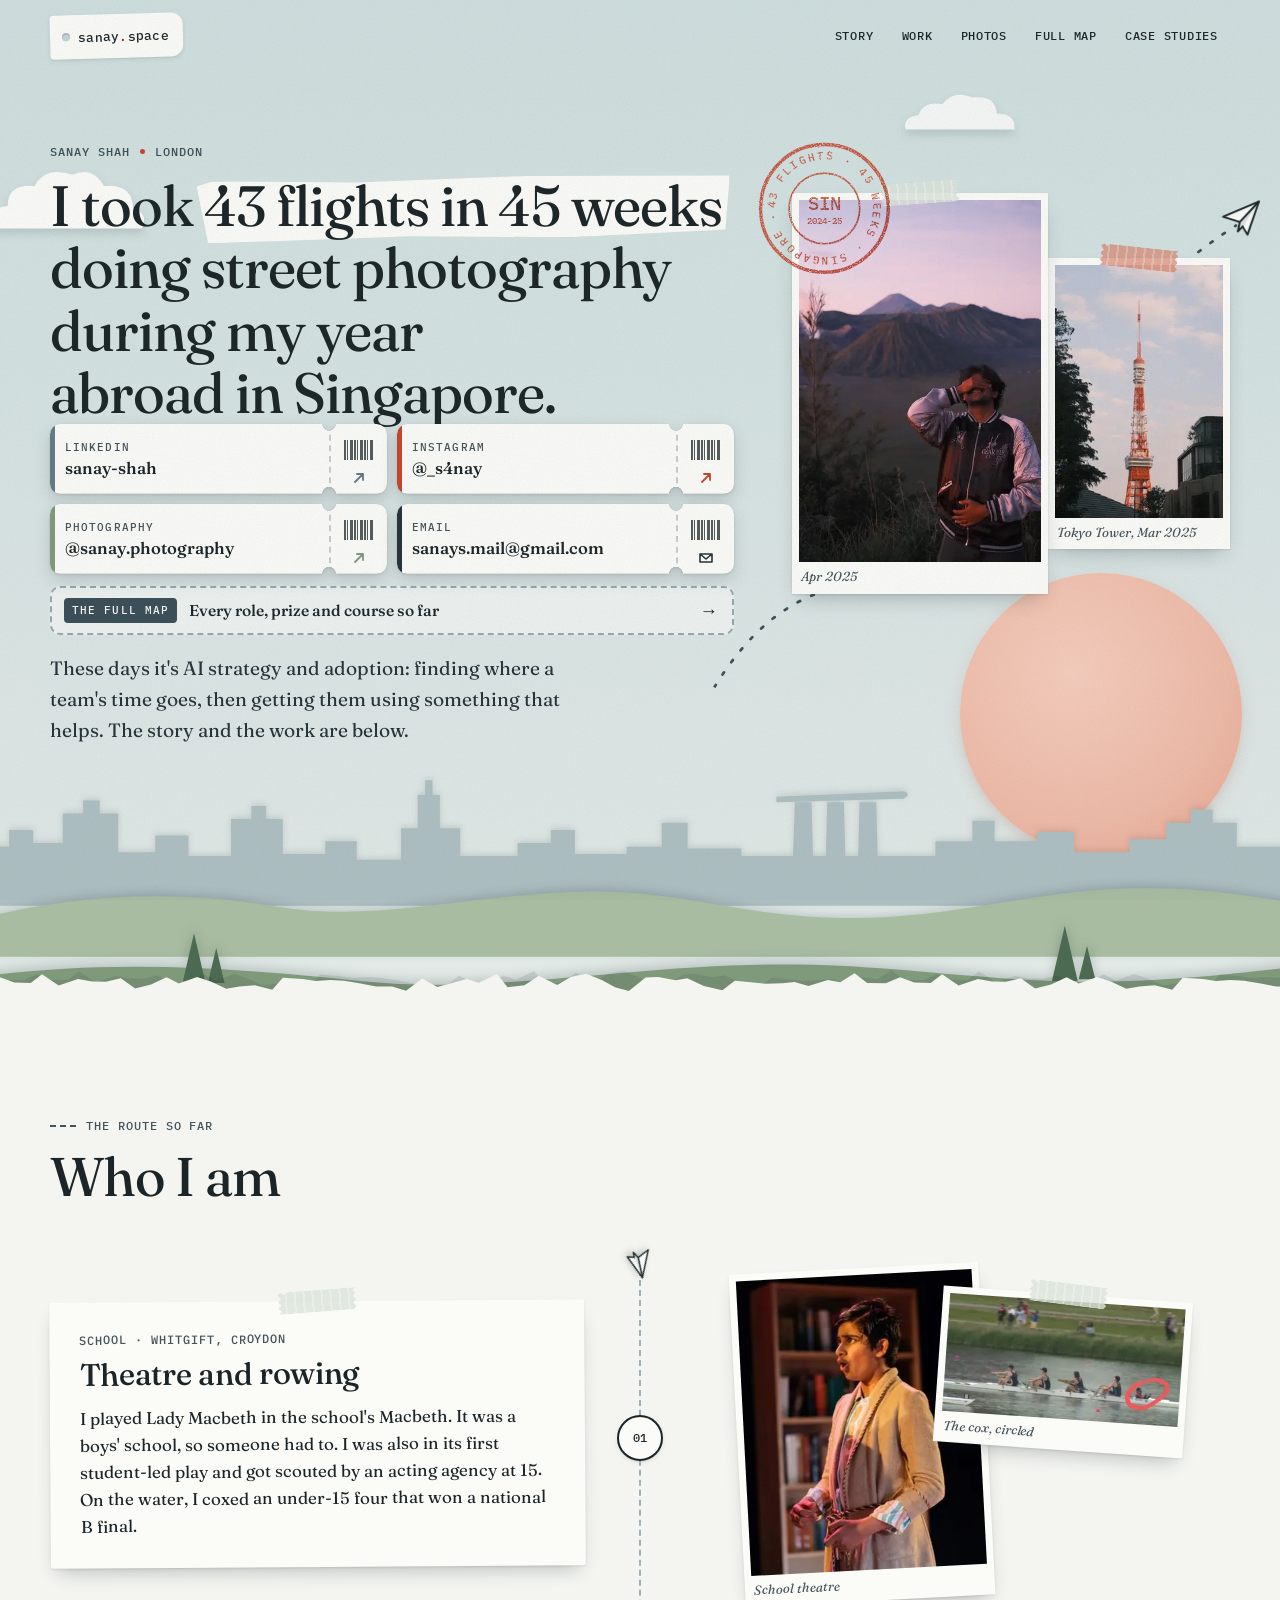
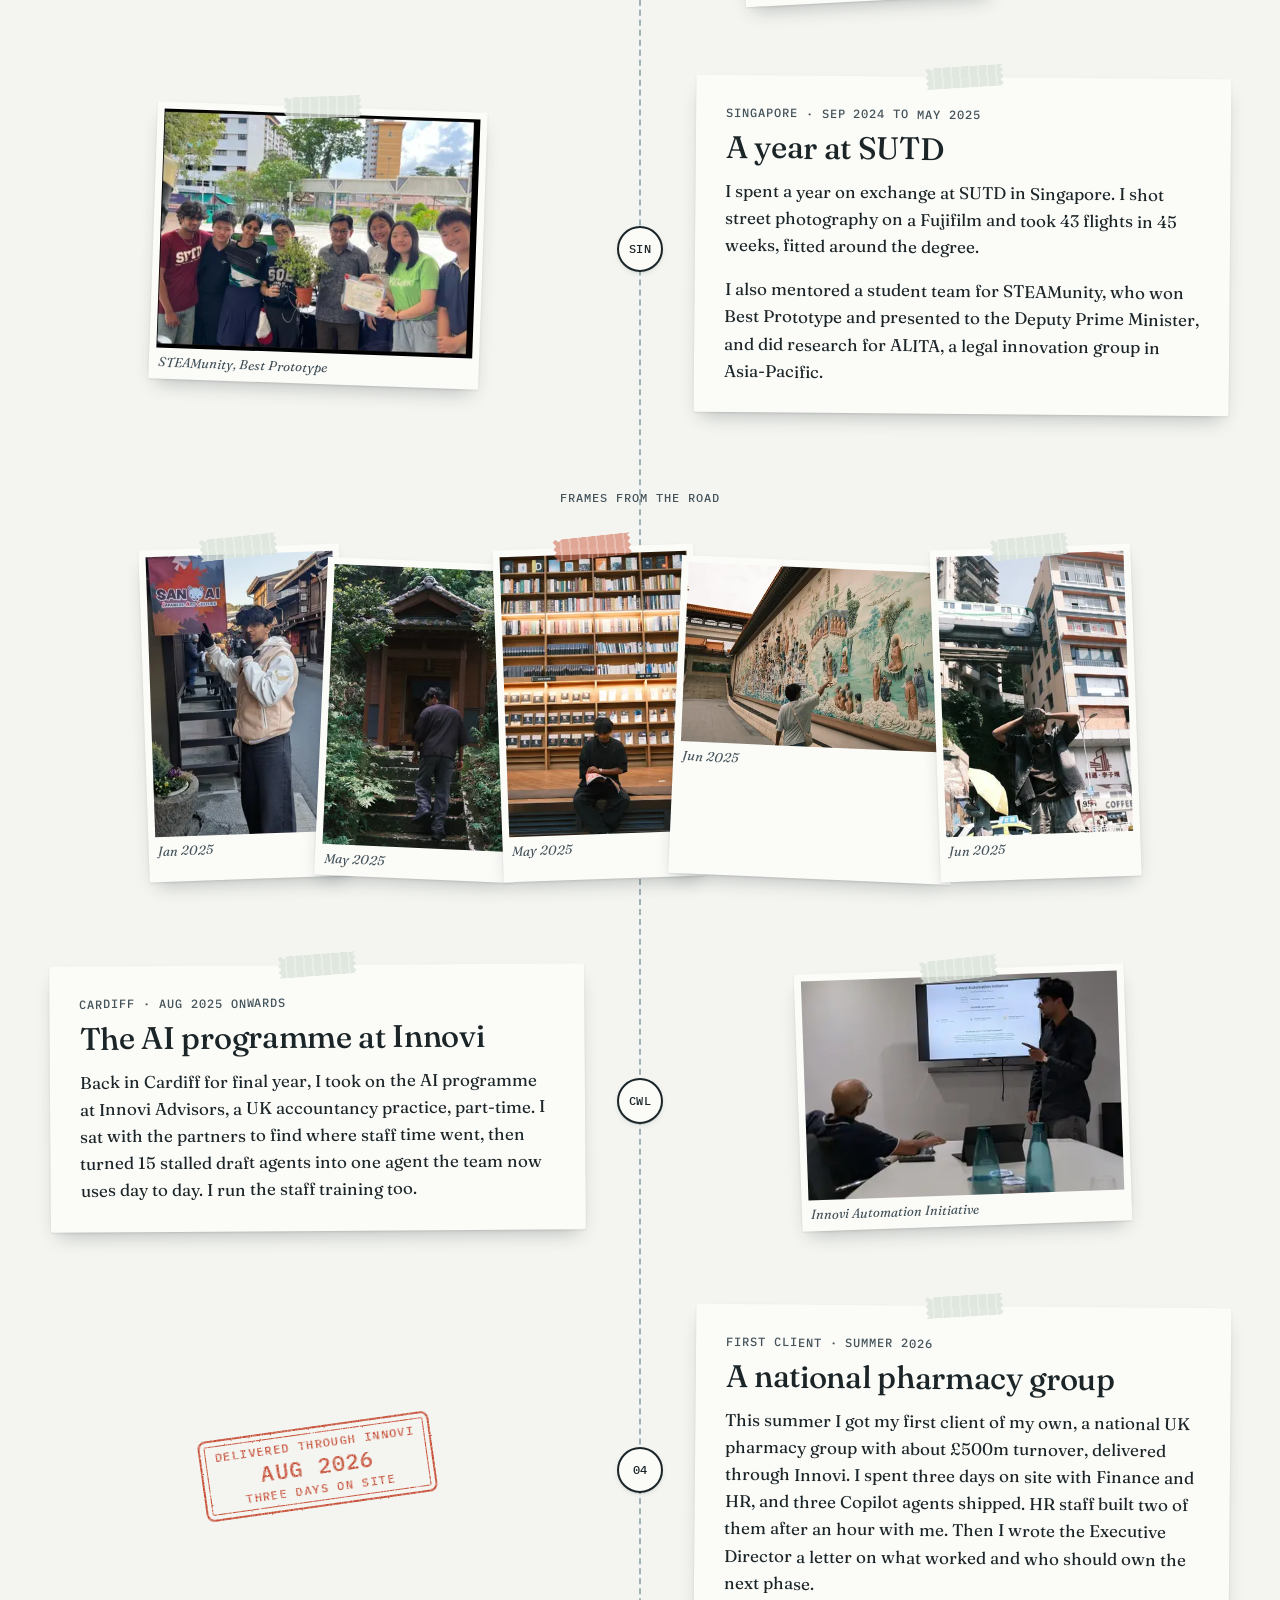
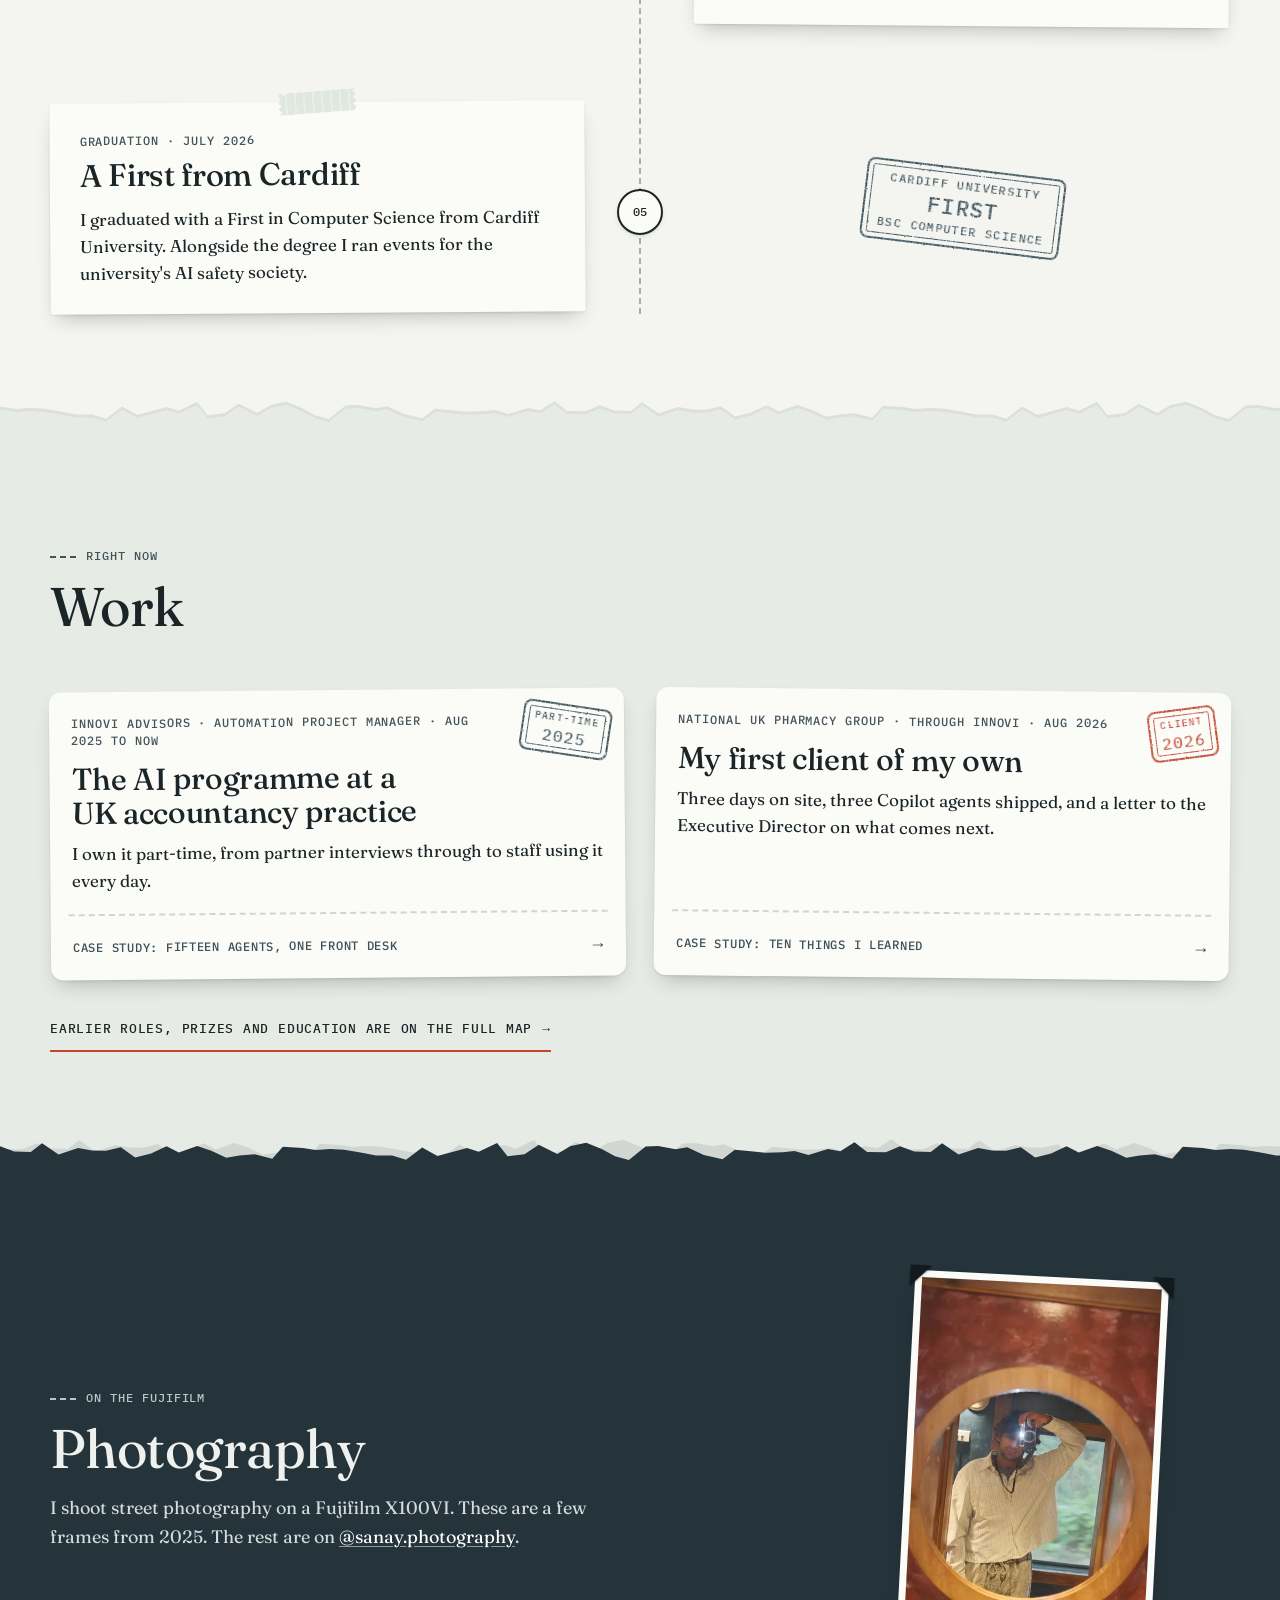
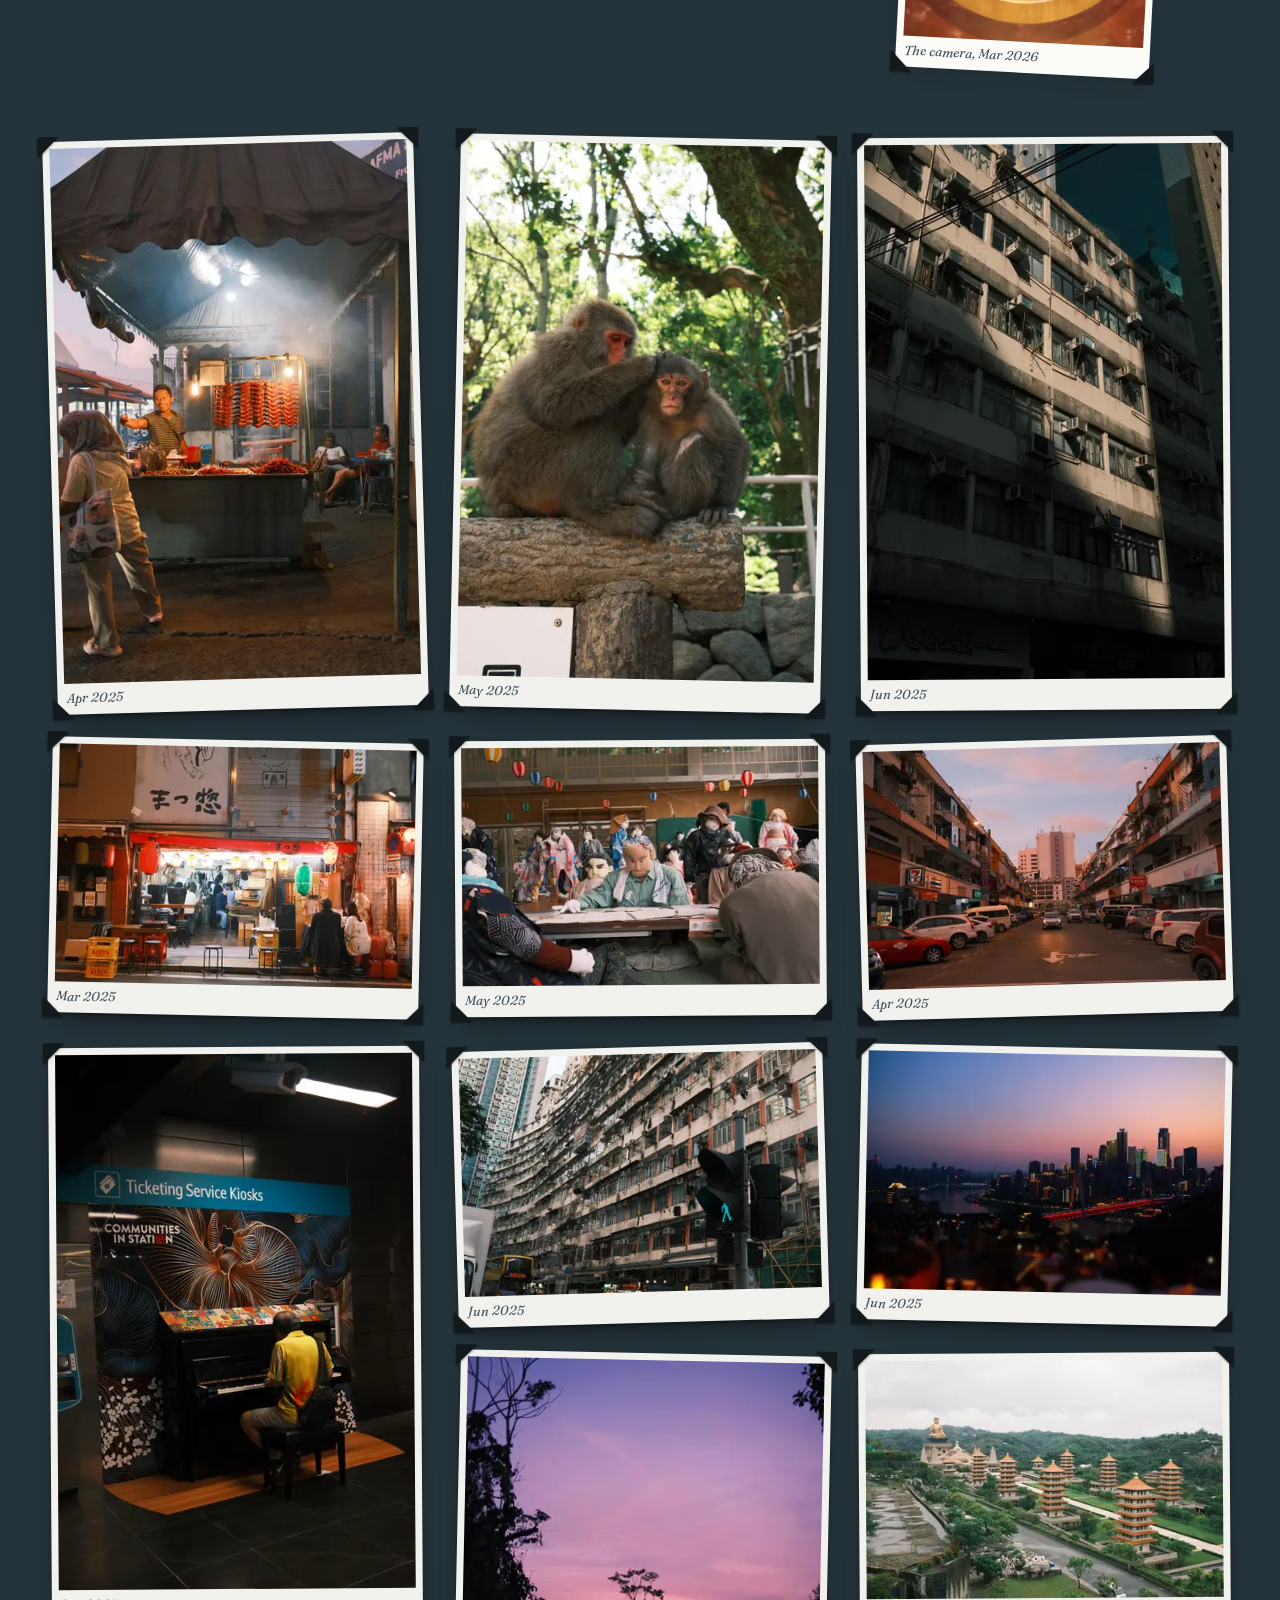
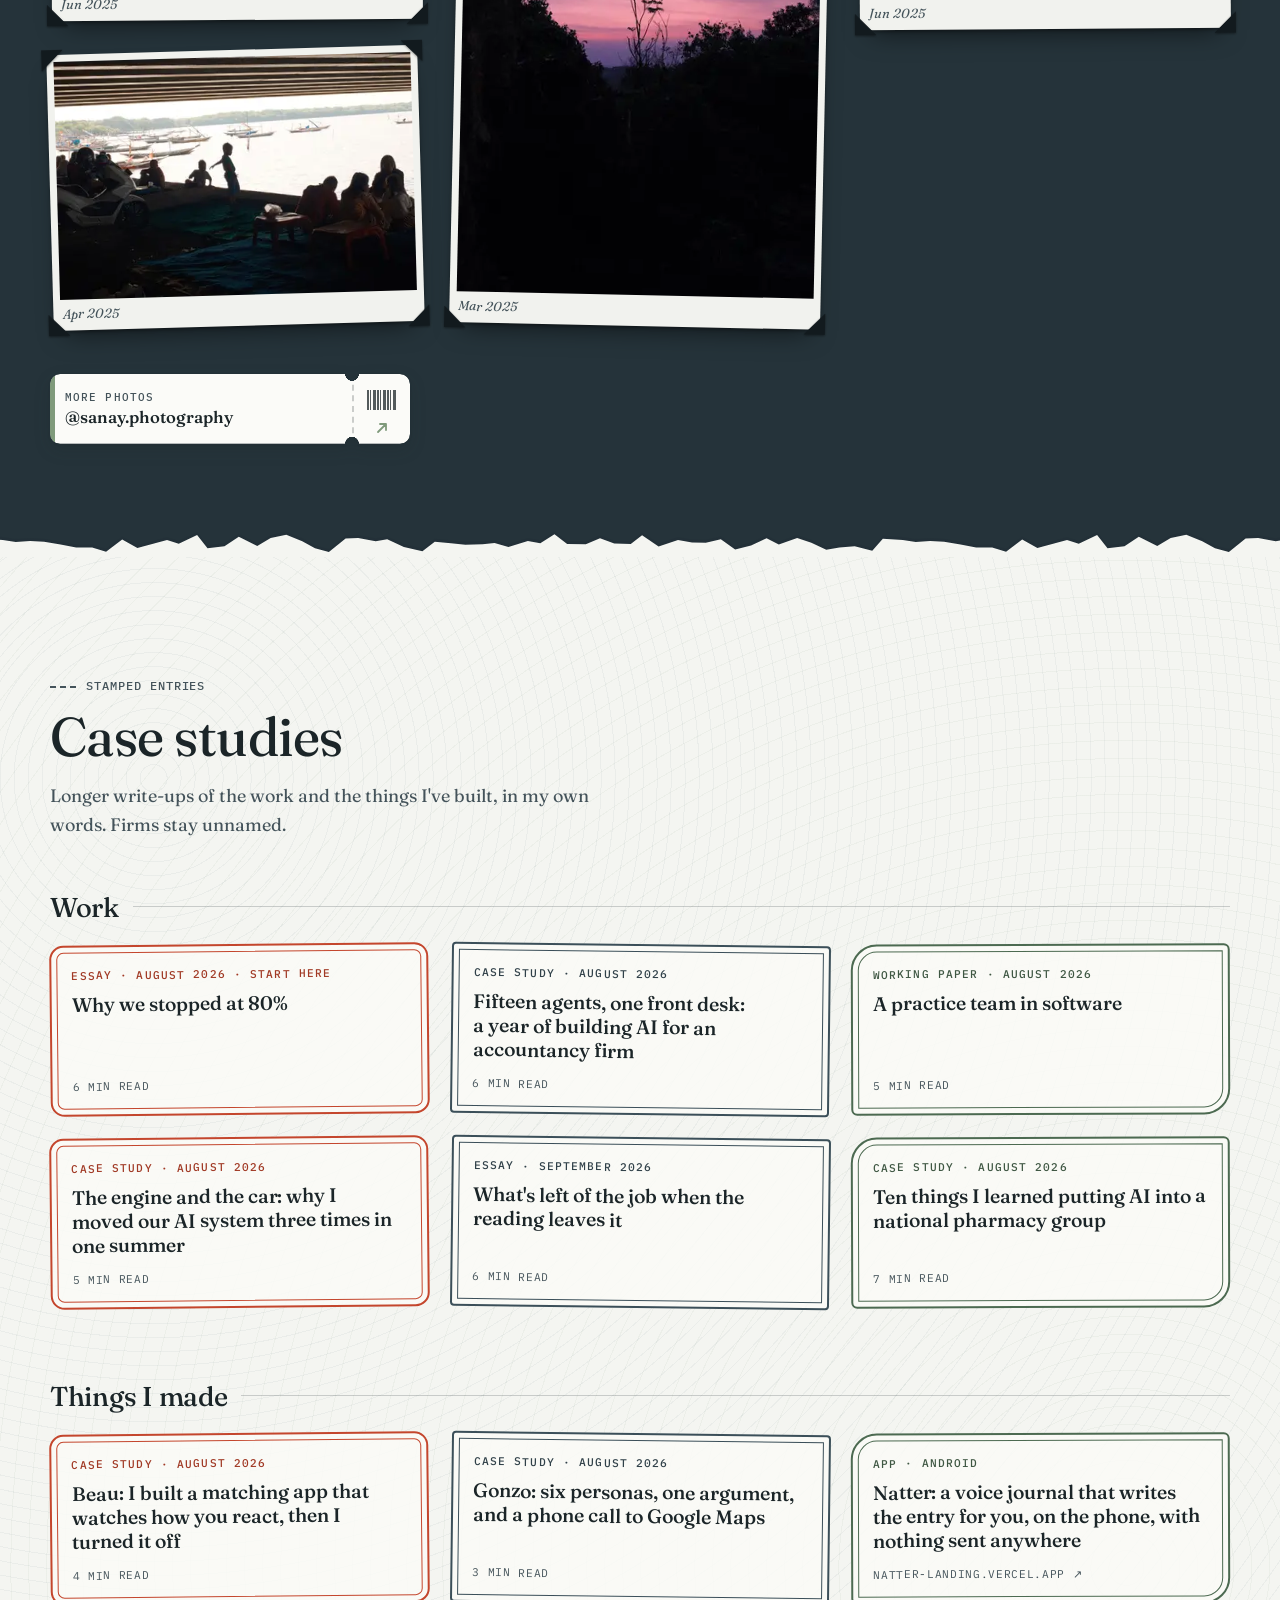
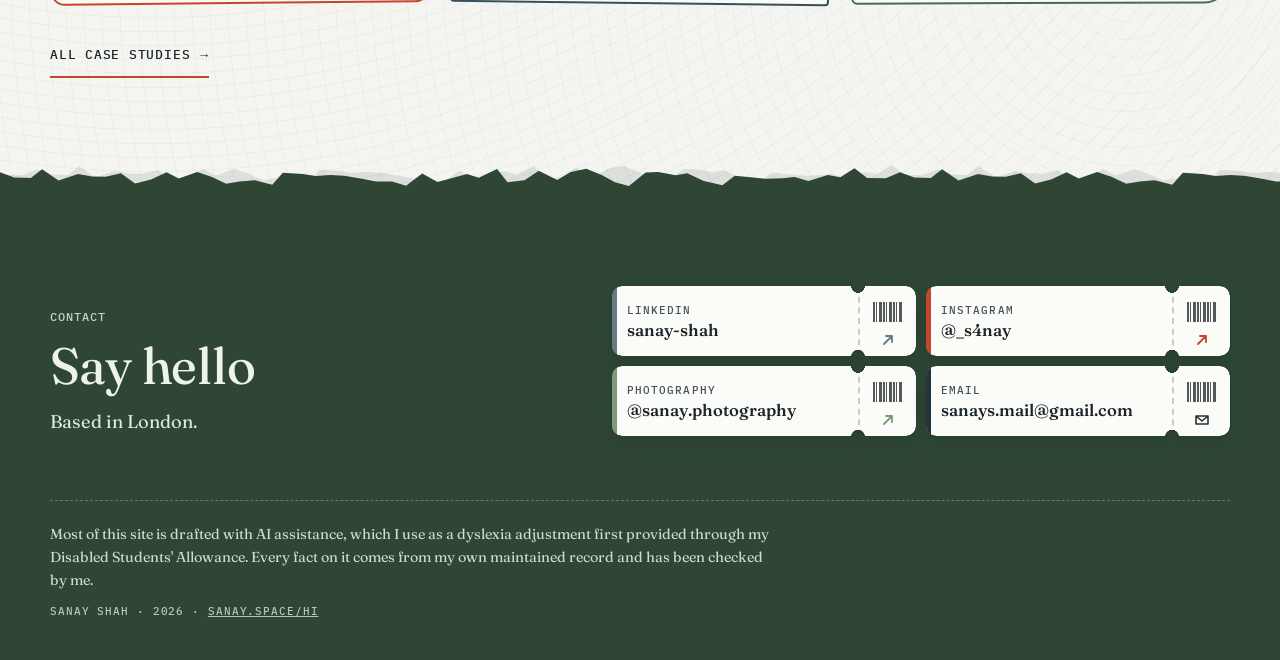
==== commit 6fc51197: "Add the full map page with every role, win and course, linked from the top The main page stays short" ====
--- a/index.html
+++ b/index.html
@@ -68,6 +68,7 @@
         <a class="topnav__extra" href="#story">Story</a>
         <a class="topnav__extra" href="#work">Work</a>
         <a class="topnav__extra" href="#photos">Photos</a>
+        <a href="map/">Full map</a>
         <a href="case-studies/">Case studies</a>
       </nav>
     </div>
@@ -82,6 +83,7 @@
           <li><a class="pass pass--ph" href="https://www.instagram.com/sanay.photography/" target="_blank" rel="me noopener"><span class="pass__paper"><span class="pass__body"><span class="pass__label">Photography</span><span class="pass__dest">@sanay<wbr>.photography</span></span><span class="pass__stub" aria-hidden="true"><span class="pass__bar"></span><svg><use href="#go" /></svg></span></span></a></li>
           <li><a class="pass pass--mail" href="mailto:sanays.mail@gmail.com"><span class="pass__paper"><span class="pass__body"><span class="pass__label">Email</span><span class="pass__dest">sanays.mail<wbr>@gmail.com</span></span><span class="pass__stub" aria-hidden="true"><span class="pass__bar"></span><svg><use href="#mail" /></svg></span></span></a></li>
         </ul>
+        <a class="maplink" href="map/"><span class="maplink__label">The full map</span><span class="maplink__text">Every role, prize and course so far</span><span class="maplink__go" aria-hidden="true">&rarr;</span></a>
         <p class="hero__sub">These days it's AI strategy and adoption: finding where a team's time goes, then getting them using something that helps. The story and the work are below.</p>
       </div>
 
@@ -256,6 +258,7 @@
             <span class="ticket__go"><span>Case study: Ten things I learned</span><span aria-hidden="true">&rarr;</span></span>
           </a>
         </div>
+        <a class="more-link" href="map/">Earlier roles, prizes and education are on the full map <span aria-hidden="true">&rarr;</span></a>
       </div>
     </section>
 
--- a/assets/css/site.css
+++ b/assets/css/site.css
@@ -226,10 +226,16 @@
   letter-spacing: .06em;
   text-transform: uppercase;
   text-decoration: none;
+  white-space: nowrap;
   border-radius: 6px;
 }
 .topnav a:hover { background: rgba(255, 255, 255, .55); }
 .topnav .topnav__extra { display: none; }
+@media (max-width: 419px) {
+  .topnav { gap: 0; }
+  .topnav a { padding: 0 6px; font-size: .68rem; letter-spacing: .03em; }
+  .wordmark { padding: 0 10px 0 9px; font-size: .78rem; }
+}
 @media (min-width: 760px) { .topnav .topnav__extra { display: inline-flex; } }
 
 /* ---------- Hero ---------- */
@@ -335,6 +341,38 @@
 }
 
 .hero__passes { margin-top: 22px; }
+
+/* The link to the full map, a luggage tag under the passes. */
+.maplink {
+  display: flex;
+  align-items: center;
+  gap: 12px;
+  min-height: 48px;
+  margin-top: 12px;
+  padding: 8px 14px 8px 12px;
+  color: var(--ink);
+  text-decoration: none;
+  background: rgba(251, 251, 248, .6);
+  border: 2px dashed rgba(59, 79, 89, .45);
+  border-radius: 10px;
+  transition: background-color .3s, border-color .3s;
+}
+.maplink:hover { background: var(--card); border-color: var(--slate-3); }
+.maplink__label {
+  flex: none;
+  padding: 4px 8px;
+  border-radius: 4px;
+  background: var(--slate-3);
+  color: var(--card);
+  font-family: var(--mono);
+  font-size: .68rem;
+  font-weight: 500;
+  letter-spacing: .1em;
+  text-transform: uppercase;
+}
+.maplink__text { flex: 1; font-size: .98rem; font-weight: 520; line-height: 1.25; }
+.maplink__go { font-size: 1.15rem; transition: transform .3s var(--ease); }
+.maplink:hover .maplink__go { transform: translateX(4px); }
 
 @media (min-width: 900px) {
   .hero__grid {
@@ -769,6 +807,183 @@
 .ticket .stamp { position: absolute; top: 16px; right: 14px; font-size: .62rem; padding: 7px 10px 6px; }
 .ticket .stamp strong { font-size: 1rem; }
 
+/* ---------- Logbook: earlier work and wins ---------- */
+
+.logbook {
+  --bg: var(--paper);
+  background-image: repeating-linear-gradient(180deg, transparent 0 31px, rgba(100, 122, 134, .09) 31px 32px);
+}
+
+.logbook__grid { display: grid; gap: clamp(40px, 6vw, 56px); }
+@media (min-width: 980px) { .logbook__grid { grid-template-columns: 1.05fr .95fr; align-items: start; } }
+
+.stubs { display: grid; gap: 14px; margin: 0; padding: 0; list-style: none; }
+
+.stub {
+  position: relative;
+  display: grid;
+  gap: 4px 18px;
+  padding: 16px 18px 16px 22px;
+  background: var(--card);
+  border-radius: 8px;
+  box-shadow: var(--shadow-1), 0 6px 14px -8px rgba(27, 37, 40, .25);
+  transform: rotate(var(--r, -.3deg));
+  -webkit-mask: radial-gradient(circle 6px at 0 50%, #0000 96%, #000) left / 51% 100% no-repeat, linear-gradient(#000 0 0) right / 50% 100% no-repeat;
+  mask: radial-gradient(circle 6px at 0 50%, #0000 96%, #000) left / 51% 100% no-repeat, linear-gradient(#000 0 0) right / 50% 100% no-repeat;
+}
+.stub:nth-child(even) { --r: .35deg; }
+.stub__when {
+  margin: 0;
+  font-family: var(--mono);
+  font-size: .7rem;
+  font-weight: 500;
+  letter-spacing: .08em;
+  text-transform: uppercase;
+  color: var(--ver-ink);
+}
+.stub__role { font-size: 1.2rem; font-weight: 520; line-height: 1.25; }
+.stub__org { margin: 2px 0 6px; font-size: .95rem; font-style: italic; color: var(--ink-2); }
+.stub__what { margin: 0; font-size: .98rem; line-height: 1.55; }
+.stub__what + .stub__what { margin-top: .6em; }
+.stub__link {
+  display: inline-flex;
+  align-items: center;
+  gap: 6px;
+  min-height: 44px;
+  margin-top: 4px;
+  font-family: var(--mono);
+  font-size: .72rem;
+  font-weight: 500;
+  letter-spacing: .06em;
+  text-transform: uppercase;
+  color: var(--slate-3);
+  text-underline-offset: 4px;
+}
+@media (min-width: 560px) {
+  .stub { grid-template-columns: 118px minmax(0, 1fr); padding: 18px 22px 18px 24px; }
+  .stub__when { padding: 3px 14px 0 0; border-right: 2px dashed rgba(27, 37, 40, .16); min-height: 100%; }
+}
+
+.wins {
+  display: grid;
+  grid-template-columns: repeat(2, minmax(0, 1fr));
+  gap: 14px;
+  margin: 0;
+  padding: 0;
+  list-style: none;
+}
+@media (max-width: 379px) { .wins { grid-template-columns: 1fr; } }
+@media (min-width: 640px) { .wins { gap: 20px 18px; } }
+
+.win {
+  position: relative;
+  display: flex;
+  flex-direction: column;
+  gap: 4px;
+  padding: 16px 14px 14px;
+  background: rgba(251, 251, 248, .9);
+  border: 2.5px solid var(--c);
+  border-radius: var(--rad, 12px);
+  outline: 1px solid var(--c);
+  outline-offset: -7px;
+  transform: rotate(var(--rot, -1deg));
+  transition: transform .4s var(--ease), box-shadow .4s var(--ease);
+}
+.win:hover { transform: rotate(0) translateY(-3px); box-shadow: var(--shadow-2); }
+.win__big {
+  font-family: var(--mono);
+  font-size: .8rem;
+  font-weight: 500;
+  letter-spacing: .1em;
+  text-transform: uppercase;
+  color: var(--c);
+  filter: brightness(.85);
+}
+.win__event { font-size: 1.04rem; font-weight: 540; line-height: 1.25; }
+.win__note { font-size: .9rem; line-height: 1.45; color: var(--ink-2); }
+@media (min-width: 640px) {
+  .win { padding: 18px 18px 16px; }
+  .win__big { font-size: .86rem; }
+}
+
+.snaps {
+  display: flex;
+  gap: 18px;
+  margin: clamp(36px, 6vw, 60px) calc(var(--gutter) * -1) 0;
+  padding: 18px var(--gutter) 20px;
+  overflow-x: auto;
+  scroll-snap-type: x mandatory;
+  overscroll-behavior-x: contain;
+  scrollbar-width: thin;
+  scrollbar-color: var(--slate-1) transparent;
+}
+.snaps .print { flex: none; width: 220px; scroll-snap-align: start; }
+@media (min-width: 960px) {
+  .snaps {
+    display: grid;
+    grid-template-columns: repeat(4, minmax(0, 1fr));
+    align-items: start;
+    gap: 26px;
+    margin: clamp(40px, 6vw, 64px) 0 0;
+    padding: 0;
+    overflow: visible;
+  }
+  .snaps .print { width: auto; }
+  .snaps .print:hover { transform: rotate(0) translateY(-6px); box-shadow: var(--shadow-3); }
+}
+
+/* Map page */
+.map { padding-top: clamp(44px, 6vw, 72px); }
+.map-group { scroll-margin-top: 20px; max-width: 900px; }
+.map-group + .map-group { margin-top: clamp(48px, 7vw, 80px); }
+#wins, #made { max-width: none; }
+@media (min-width: 1040px) {
+  .map-group, #wins, #made {
+    display: grid;
+    grid-template-columns: 220px minmax(0, 1fr);
+    gap: 0 48px;
+    align-items: start;
+    max-width: none;
+  }
+  .map-group > .group__title {
+    position: sticky;
+    top: 24px;
+    grid-row: span 2;
+    margin: 0;
+    padding-top: 10px;
+    border-top: 3px solid var(--ink);
+  }
+  .map-group > .group__title::after { display: none; }
+  .map .snaps { grid-column: 2; }
+}
+.map .wins { grid-template-columns: repeat(2, minmax(0, 1fr)); }
+@media (max-width: 379px) { .map .wins { grid-template-columns: 1fr; } }
+@media (min-width: 900px) and (max-width: 1039px) { .map .wins { grid-template-columns: repeat(4, minmax(0, 1fr)); } }
+.legend {
+  display: flex;
+  flex-wrap: wrap;
+  gap: 8px;
+  margin: 24px 0 0;
+  padding: 0;
+  list-style: none;
+}
+.legend a {
+  display: inline-flex;
+  align-items: center;
+  min-height: 44px;
+  padding: 0 14px;
+  background: var(--card);
+  border-radius: 999px;
+  box-shadow: var(--shadow-1);
+  font-family: var(--mono);
+  font-size: .72rem;
+  font-weight: 500;
+  letter-spacing: .06em;
+  text-transform: uppercase;
+  text-decoration: none;
+}
+.legend a:hover { background: #fff; }
+
 /* ---------- Photography: a dark album page ---------- */
 
 .photos { --bg: var(--slate-4); color: #eef1ee; }
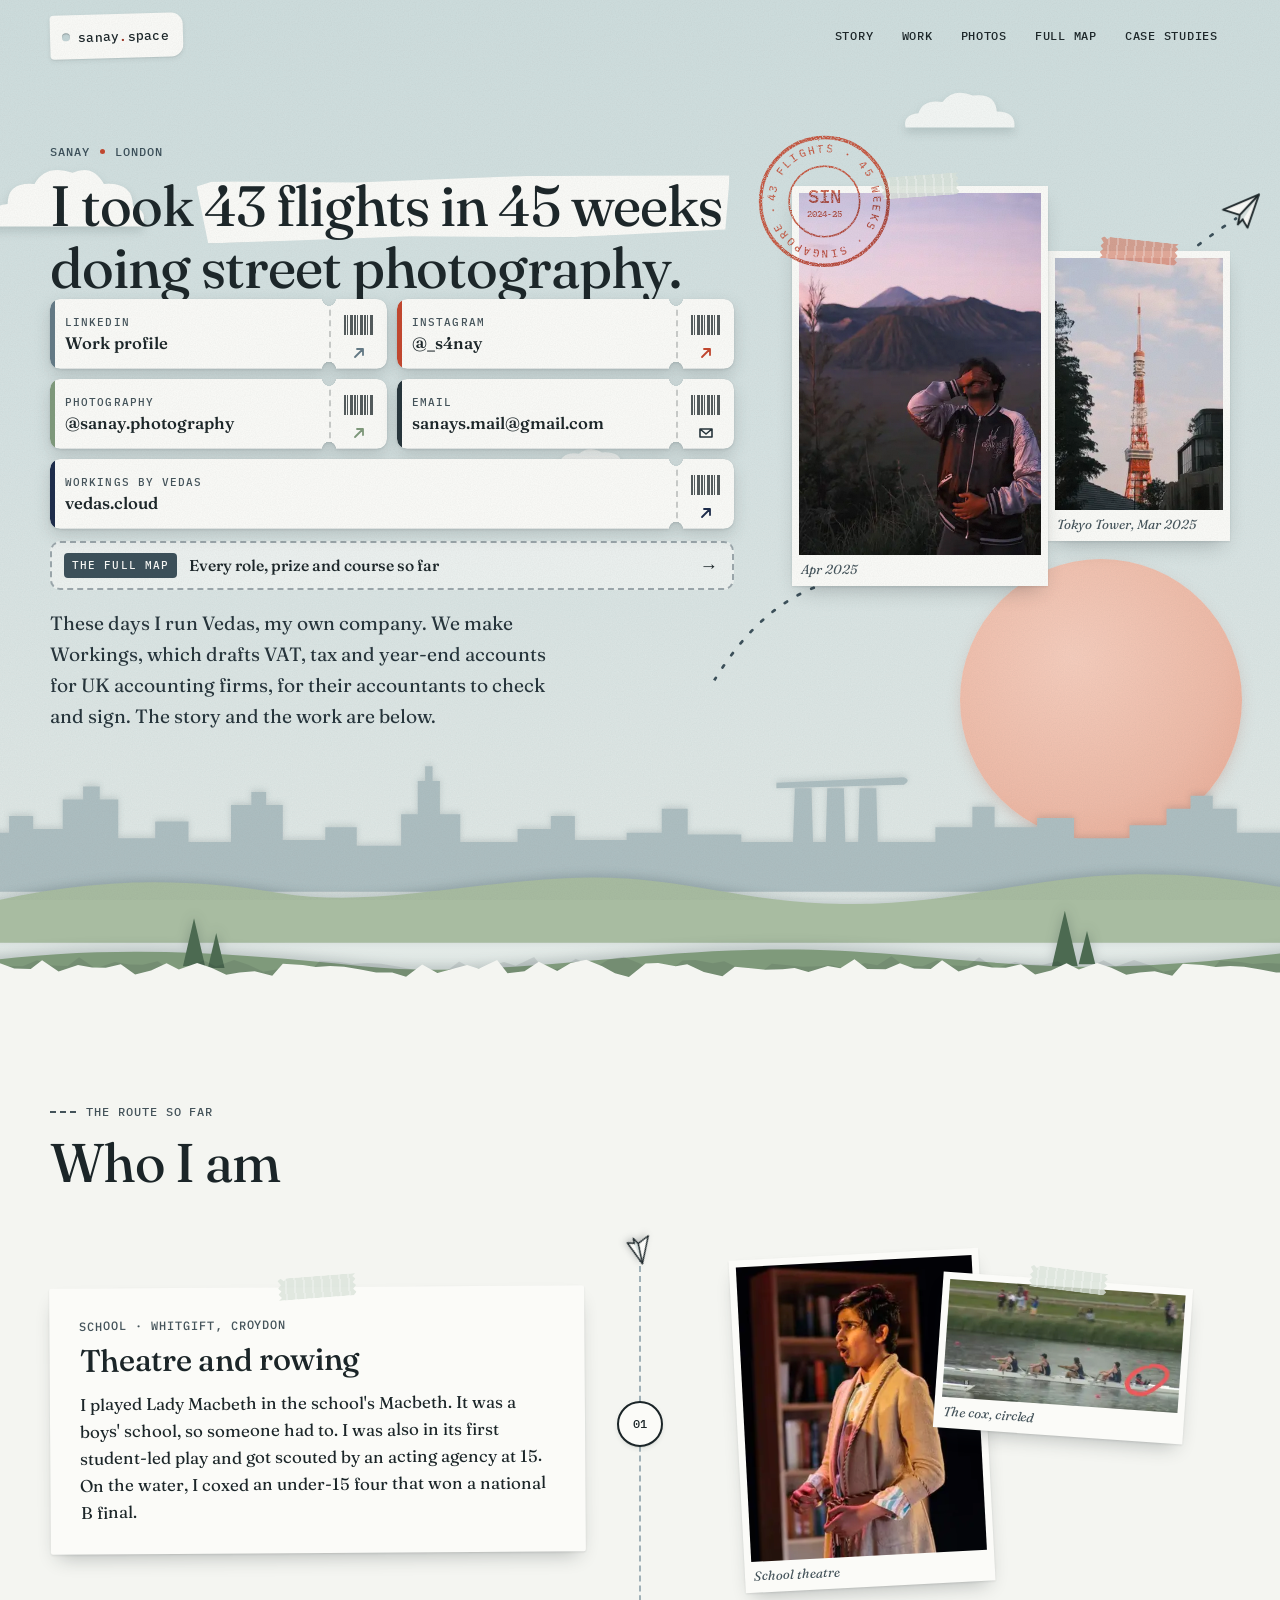
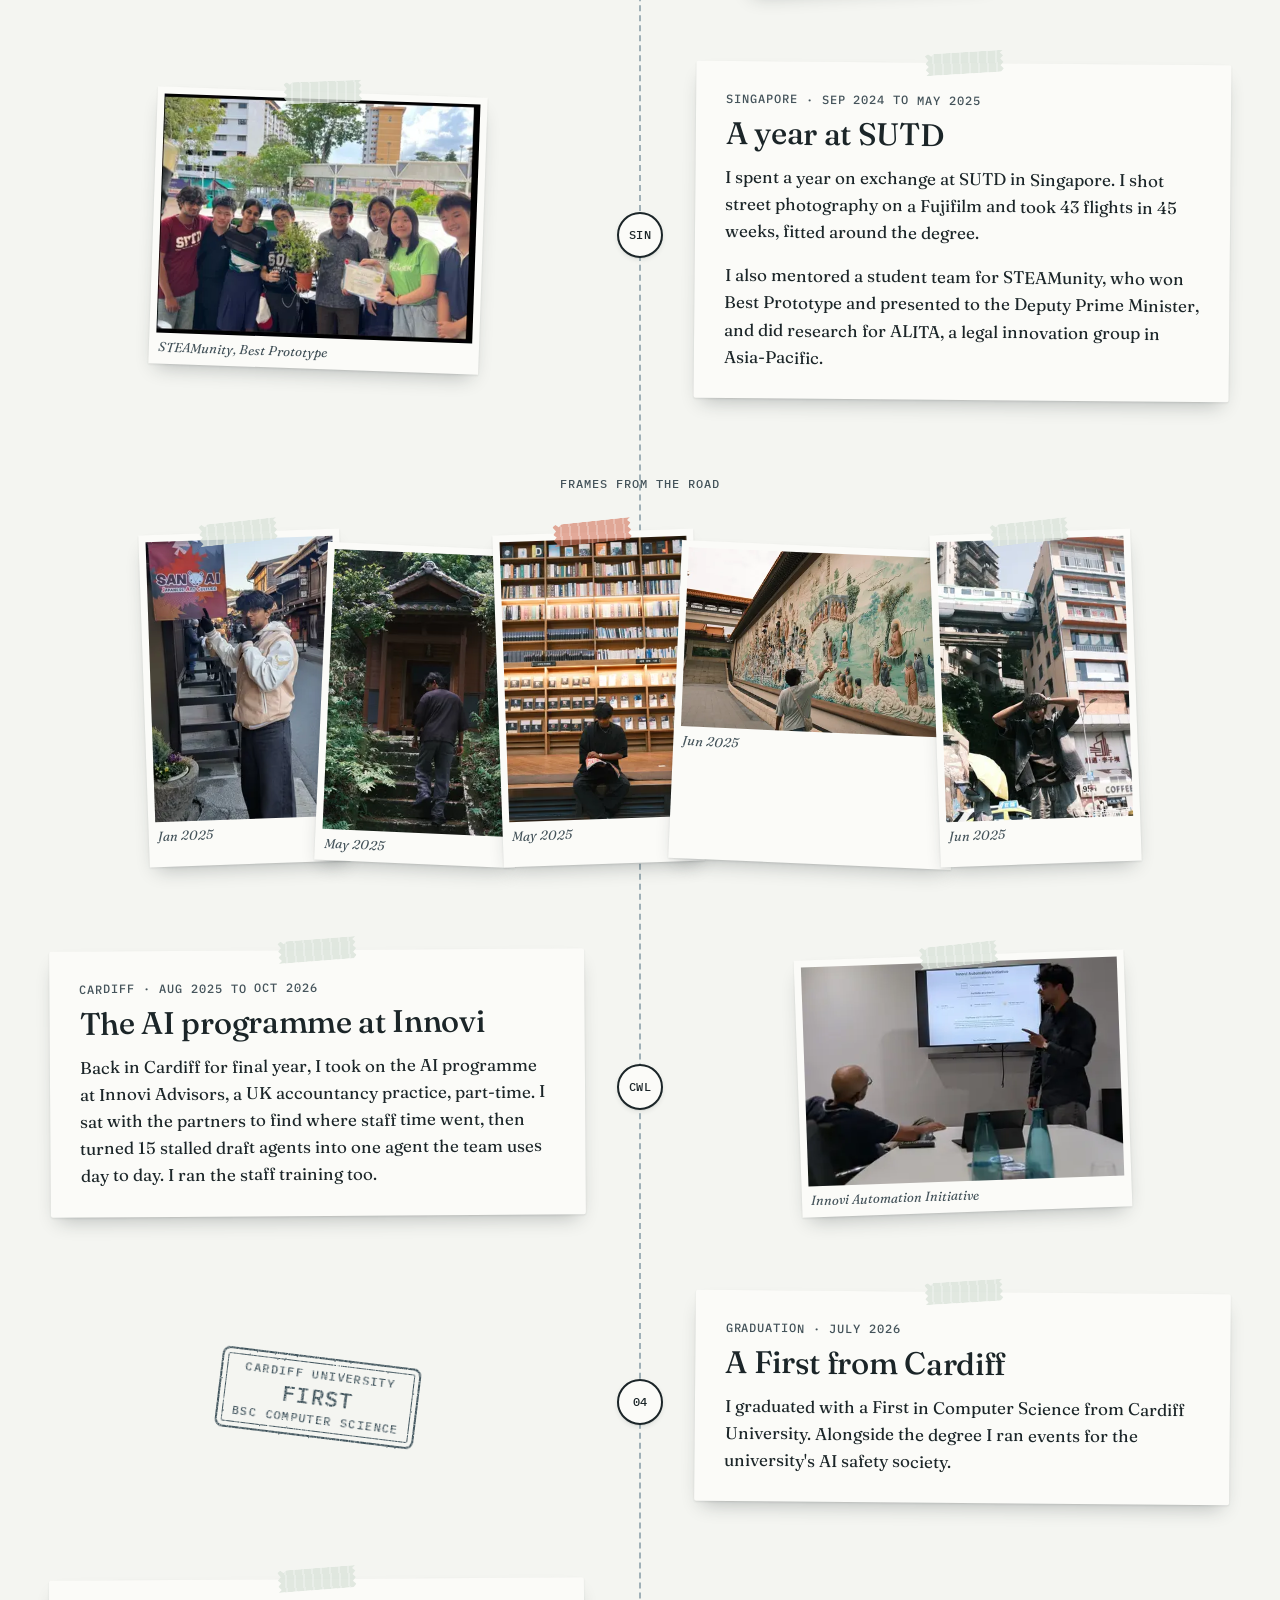
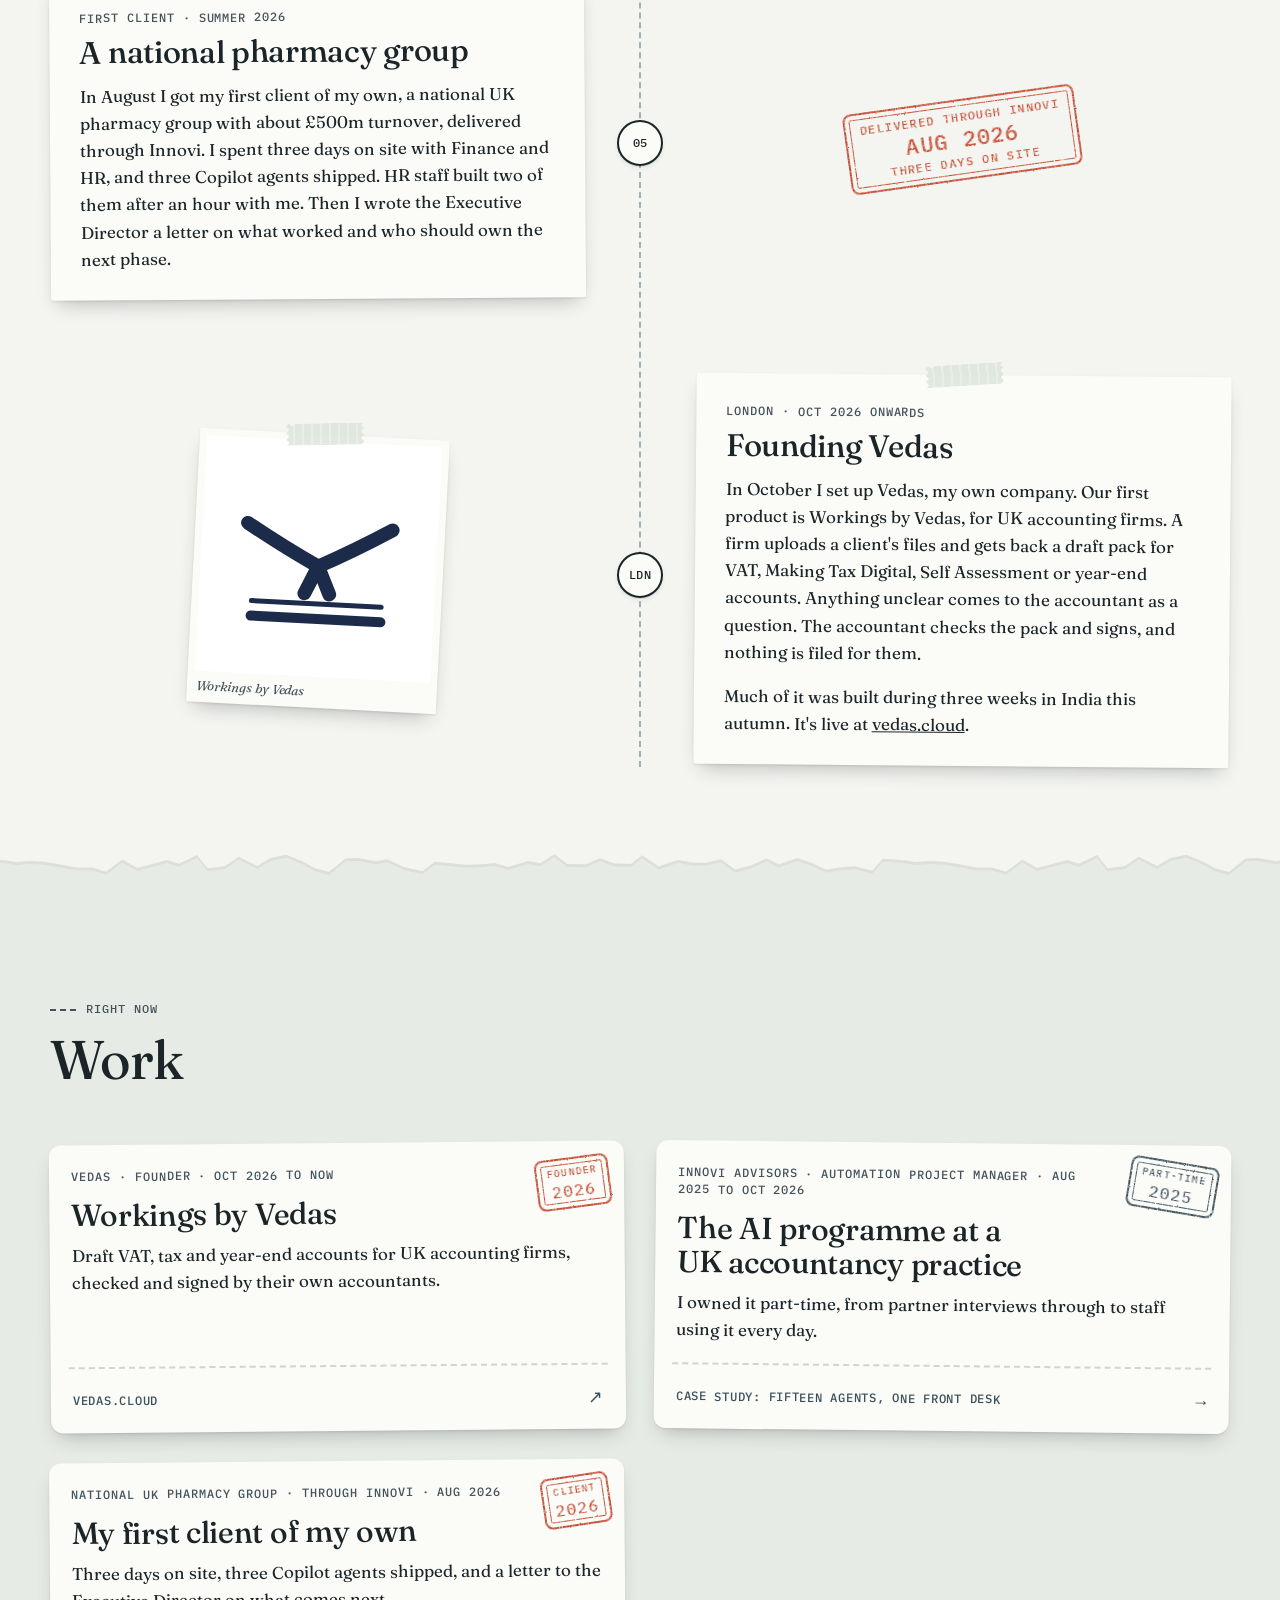
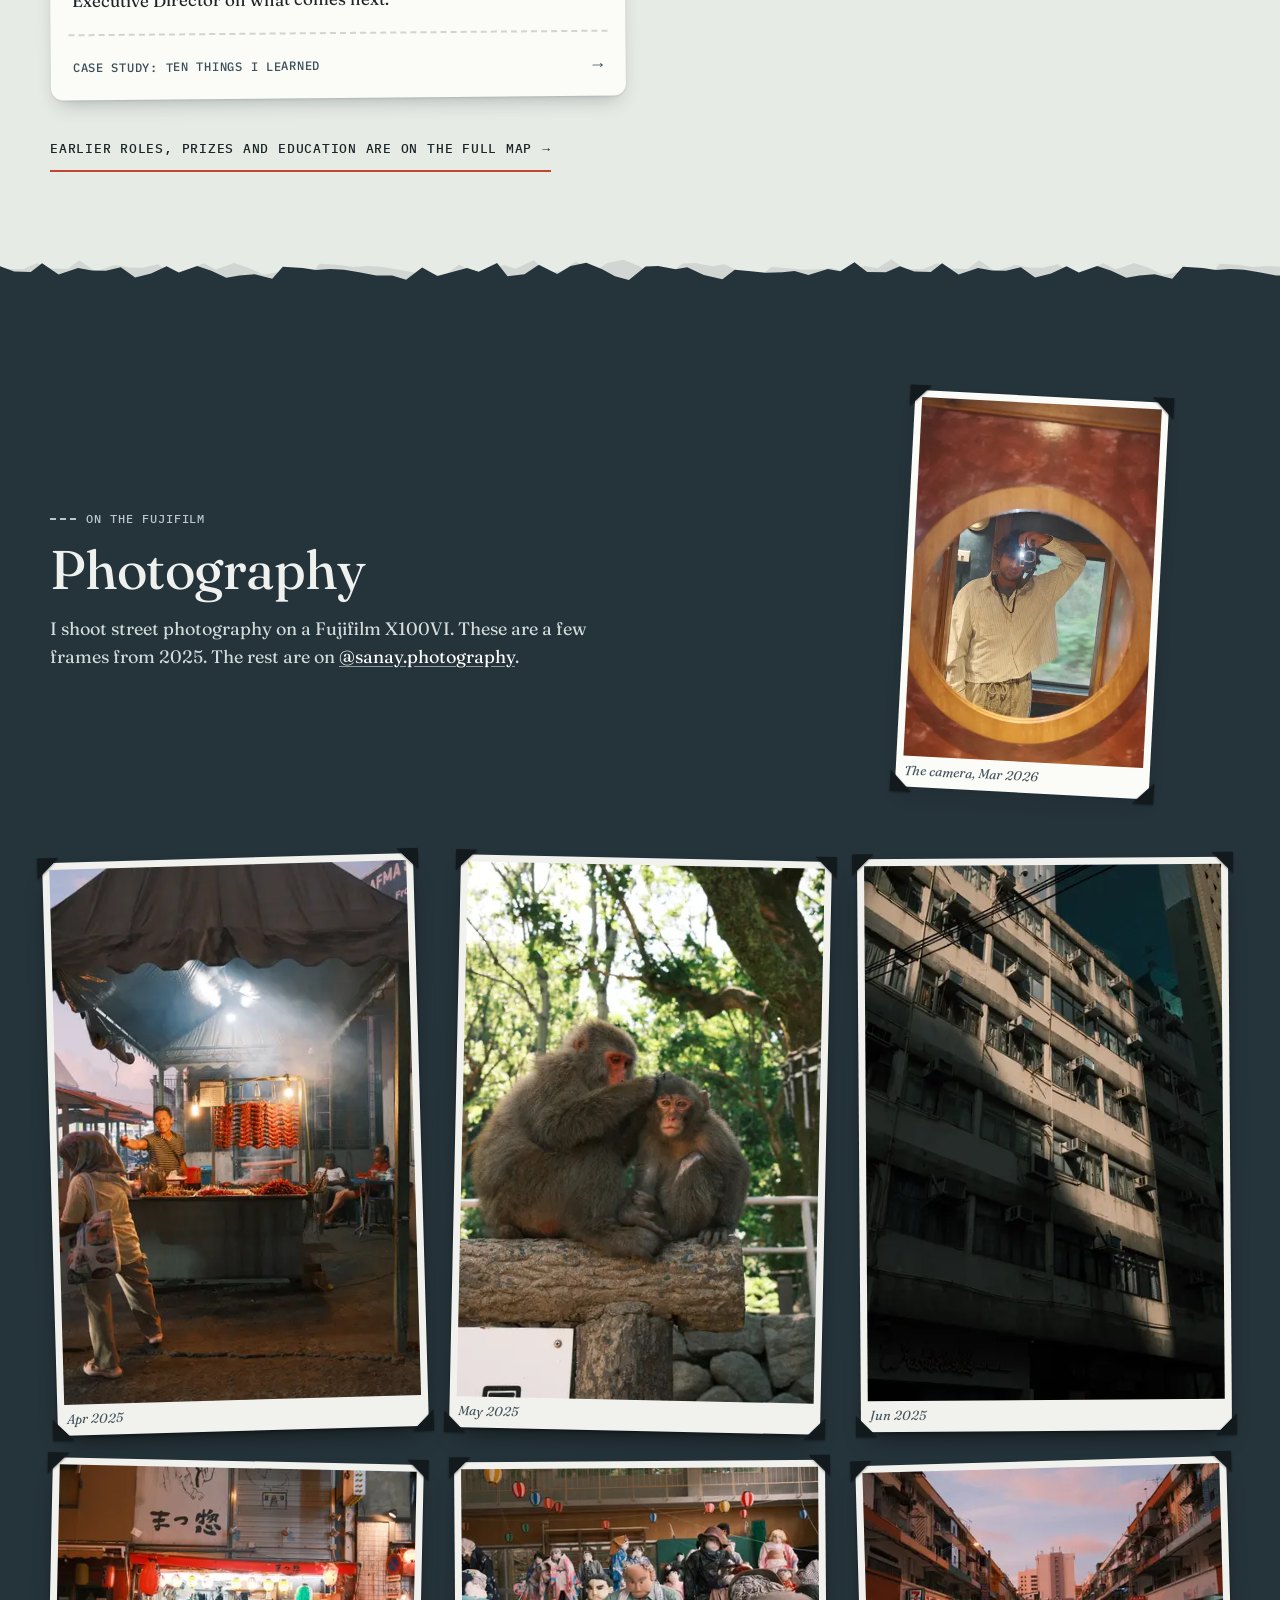
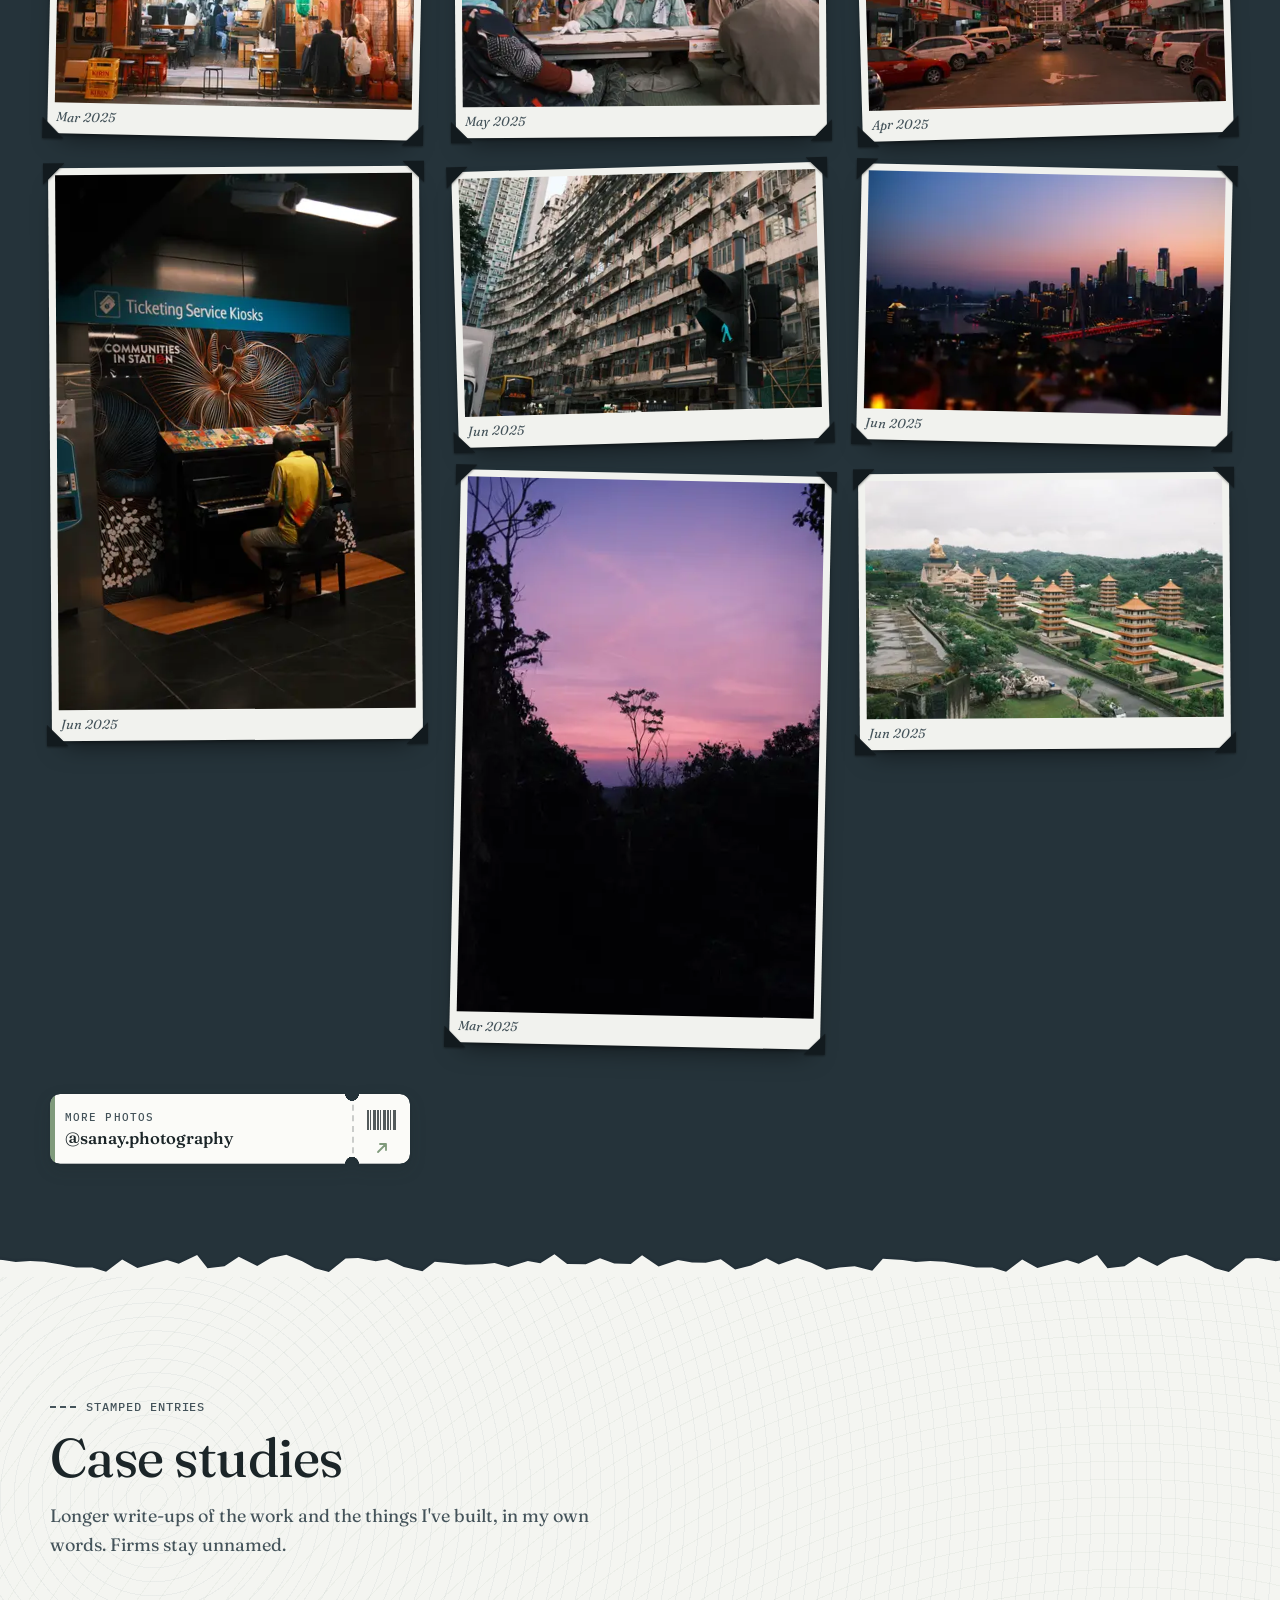
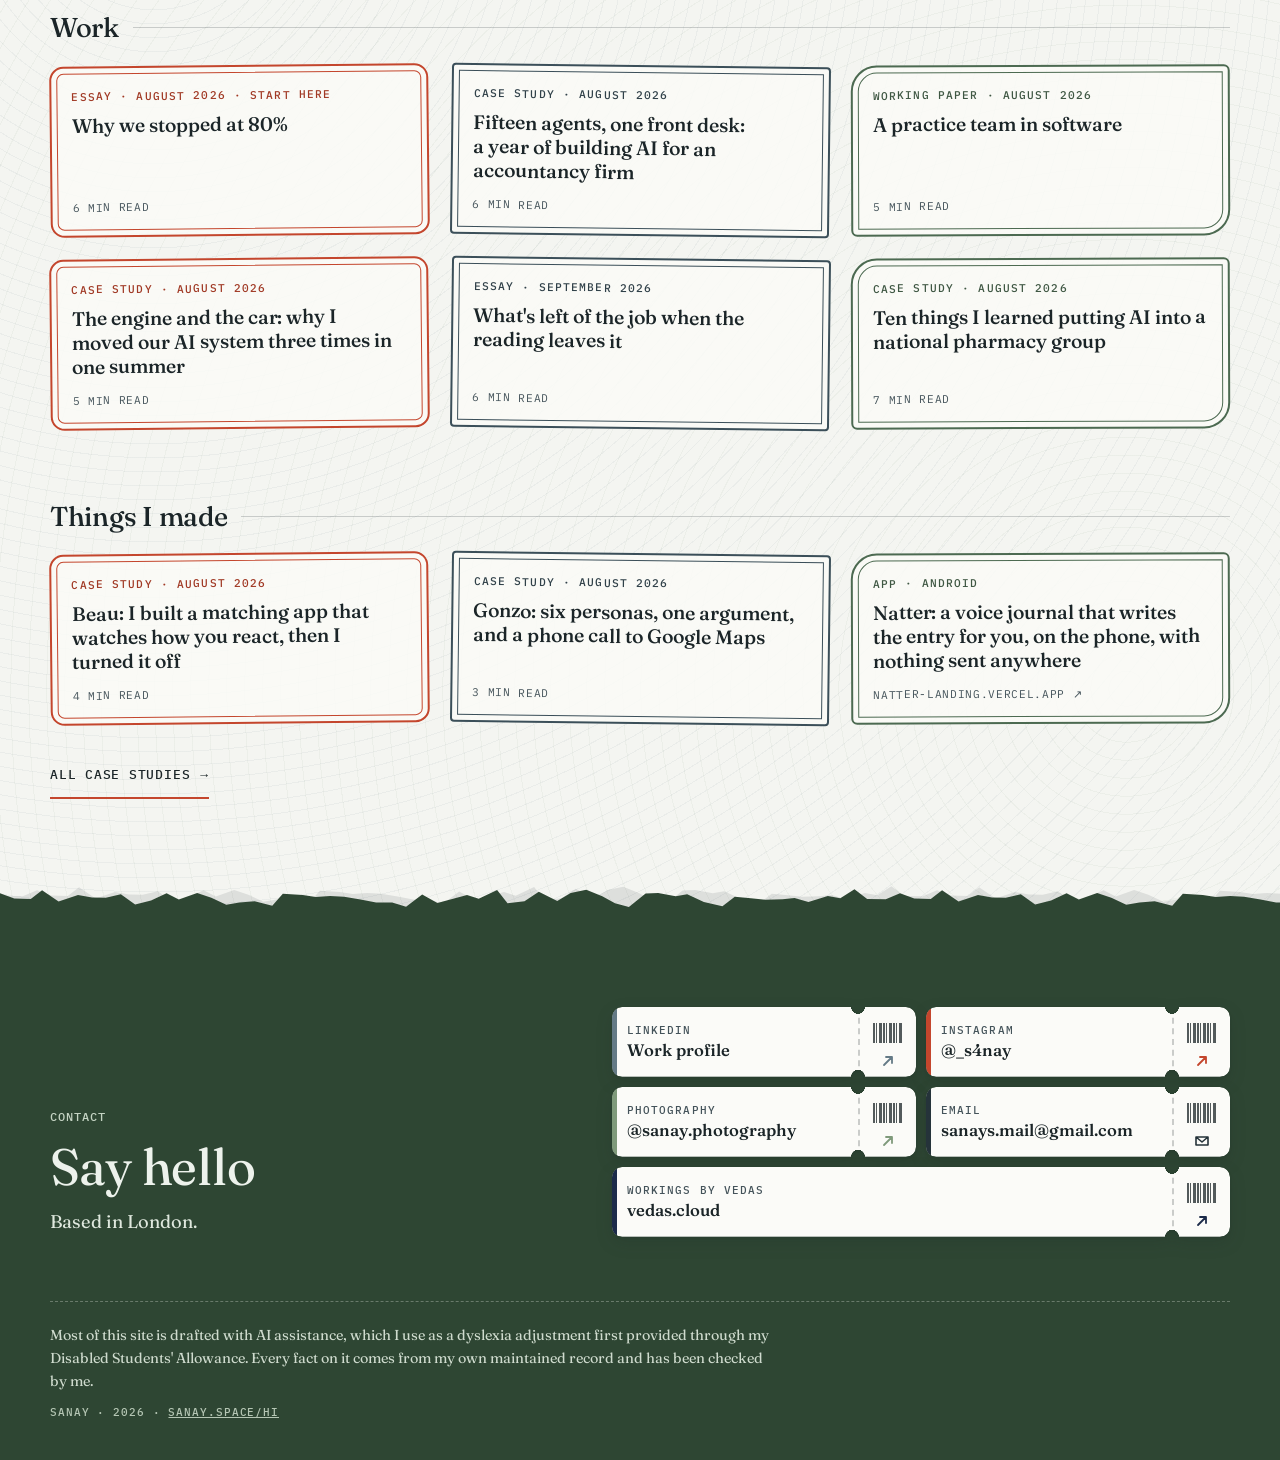
==== commit 54fe5b49: "Lead with Vedas and show the first name only Add a Vedas stop at the end of the story, a Workings by" ====
--- a/index.html
+++ b/index.html
@@ -4,22 +4,22 @@
   <meta charset="utf-8" />
   <meta name="viewport" content="width=device-width, initial-scale=1, viewport-fit=cover" />
   <script>document.documentElement.classList.replace("no-js", "js");</script>
-  <title>Sanay Shah · 43 flights in 45 weeks</title>
-  <meta name="description" content="I took 43 flights in 45 weeks doing street photography during my year abroad in Singapore. Now I work on AI strategy and adoption. Based in London." />
+  <title>Sanay · 43 flights in 45 weeks</title>
+  <meta name="description" content="I took 43 flights in 45 weeks doing street photography. Now I run Vedas, which makes Workings for UK accounting firms. Based in London." />
   <link rel="canonical" href="https://sanay.space/" />
   <meta name="theme-color" content="#d7e3e3" />
   <meta property="og:type" content="website" />
   <meta property="og:site_name" content="sanay.space" />
   <meta property="og:url" content="https://sanay.space/" />
-  <meta property="og:title" content="Sanay Shah · 43 flights in 45 weeks" />
-  <meta property="og:description" content="I took 43 flights in 45 weeks doing street photography during my year abroad in Singapore. Now I work on AI strategy and adoption." />
+  <meta property="og:title" content="Sanay · 43 flights in 45 weeks" />
+  <meta property="og:description" content="I took 43 flights in 45 weeks doing street photography. Now I run Vedas, which makes Workings for UK accounting firms." />
   <meta property="og:image" content="https://sanay.space/assets/img/og.jpg" />
   <meta property="og:image:width" content="1200" />
   <meta property="og:image:height" content="630" />
-  <meta property="og:image:alt" content="Sanay Shah's scrapbook: a taped-in print of him at sunrise and the line about 43 flights in 45 weeks." />
+  <meta property="og:image:alt" content="Sanay's scrapbook: a taped-in print of him at sunrise and the line about 43 flights in 45 weeks." />
   <meta name="twitter:card" content="summary_large_image" />
-  <meta name="twitter:title" content="Sanay Shah · 43 flights in 45 weeks" />
-  <meta name="twitter:description" content="I took 43 flights in 45 weeks doing street photography during my year abroad in Singapore. Now I work on AI strategy and adoption." />
+  <meta name="twitter:title" content="Sanay · 43 flights in 45 weeks" />
+  <meta name="twitter:description" content="I took 43 flights in 45 weeks doing street photography. Now I run Vedas, which makes Workings for UK accounting firms." />
   <meta name="twitter:image" content="https://sanay.space/assets/img/og.jpg" />
   <link rel="icon" href="assets/img/favicon.svg" type="image/svg+xml" />
   <link rel="preload" href="assets/fonts/fraunces.woff2" as="font" type="font/woff2" crossorigin />
@@ -75,16 +75,17 @@
 
     <div class="wrap hero__grid">
       <div class="hero__text">
-        <p class="kicker">Sanay Shah <i></i> London</p>
-        <h1>I took <span class="hl">43 flights in 45 weeks</span> doing street photography during my year abroad in Singapore.</h1>
+        <p class="kicker">Sanay <i></i> London</p>
+        <h1>I took <span class="hl">43 flights in 45 weeks</span> doing street photography.</h1>
         <ul class="passes hero__passes" aria-label="Find me elsewhere">
-          <li><a class="pass pass--li" href="https://www.linkedin.com/in/sanay-shah/" target="_blank" rel="me noopener"><span class="pass__paper"><span class="pass__body"><span class="pass__label">LinkedIn</span><span class="pass__dest">sanay-shah</span></span><span class="pass__stub" aria-hidden="true"><span class="pass__bar"></span><svg><use href="#go" /></svg></span></span></a></li>
+          <li><a class="pass pass--li" href="https://www.linkedin.com/in/sanay-shah/" target="_blank" rel="me noopener"><span class="pass__paper"><span class="pass__body"><span class="pass__label">LinkedIn</span><span class="pass__dest">Work profile</span></span><span class="pass__stub" aria-hidden="true"><span class="pass__bar"></span><svg><use href="#go" /></svg></span></span></a></li>
           <li><a class="pass pass--ig" href="https://www.instagram.com/_s4nay/" target="_blank" rel="me noopener"><span class="pass__paper"><span class="pass__body"><span class="pass__label">Instagram</span><span class="pass__dest">@_s4nay</span></span><span class="pass__stub" aria-hidden="true"><span class="pass__bar"></span><svg><use href="#go" /></svg></span></span></a></li>
           <li><a class="pass pass--ph" href="https://www.instagram.com/sanay.photography/" target="_blank" rel="me noopener"><span class="pass__paper"><span class="pass__body"><span class="pass__label">Photography</span><span class="pass__dest">@sanay<wbr>.photography</span></span><span class="pass__stub" aria-hidden="true"><span class="pass__bar"></span><svg><use href="#go" /></svg></span></span></a></li>
           <li><a class="pass pass--mail" href="mailto:sanays.mail@gmail.com"><span class="pass__paper"><span class="pass__body"><span class="pass__label">Email</span><span class="pass__dest">sanays.mail<wbr>@gmail.com</span></span><span class="pass__stub" aria-hidden="true"><span class="pass__bar"></span><svg><use href="#mail" /></svg></span></span></a></li>
+          <li class="passes__wide"><a class="pass pass--vd" href="https://vedas.cloud" target="_blank" rel="noopener"><span class="pass__paper"><span class="pass__body"><span class="pass__label">Workings by Vedas</span><span class="pass__dest">vedas.cloud</span></span><span class="pass__stub" aria-hidden="true"><span class="pass__bar"></span><svg><use href="#go" /></svg></span></span></a></li>
         </ul>
         <a class="maplink" href="map/"><span class="maplink__label">The full map</span><span class="maplink__text">Every role, prize and course so far</span><span class="maplink__go" aria-hidden="true">&rarr;</span></a>
-        <p class="hero__sub">These days it's AI strategy and adoption: finding where a team's time goes, then getting them using something that helps. The story and the work are below.</p>
+        <p class="hero__sub">These days I run Vedas, my own company. We make Workings, which drafts VAT, tax and year-end accounts for UK accounting firms, for their accountants to check and sign. The story and the work are below.</p>
       </div>
 
       <div class="hero__collage">
@@ -194,9 +195,9 @@
             <li class="beat">
               <span class="beat__stop" aria-hidden="true">CWL</span>
               <div class="beat__card tape rise">
-                <span class="label">Cardiff · Aug 2025 onwards</span>
+                <span class="label">Cardiff · Aug 2025 to Oct 2026</span>
                 <h3>The AI programme at Innovi</h3>
-                <p>Back in Cardiff for final year, I took on the AI programme at Innovi Advisors, a UK accountancy practice, part-time. I sat with the partners to find where staff time went, then turned 15 stalled draft agents into one agent the team now uses day to day. I run the staff training too.</p>
+                <p>Back in Cardiff for final year, I took on the AI programme at Innovi Advisors, a UK accountancy practice, part-time. I sat with the partners to find where staff time went, then turned 15 stalled draft agents into one agent the team uses day to day. I ran the staff training too.</p>
               </div>
               <div class="beat__media rise">
                 <figure class="print tape print--wide" style="--r: -2deg">
@@ -209,18 +210,6 @@
             <li class="beat">
               <span class="beat__stop" aria-hidden="true">04</span>
               <div class="beat__card tape rise">
-                <span class="label">First client · Summer 2026</span>
-                <h3>A national pharmacy group</h3>
-                <p>This summer I got my first client of my own, a national UK pharmacy group with about £500m turnover, delivered through Innovi. I spent three days on site with Finance and HR, and three Copilot agents shipped. HR staff built two of them after an hour with me. Then I wrote the Executive Director a letter on what worked and who should own the next phase.</p>
-              </div>
-              <div class="beat__media rise">
-                <p class="stamp" style="--rot: -8deg">Delivered through Innovi<strong>Aug 2026</strong>Three days on site</p>
-              </div>
-            </li>
-
-            <li class="beat">
-              <span class="beat__stop" aria-hidden="true">05</span>
-              <div class="beat__card tape rise">
                 <span class="label">Graduation · July 2026</span>
                 <h3>A First from Cardiff</h3>
                 <p>I graduated with a First in Computer Science from Cardiff University. Alongside the degree I ran events for the university's AI safety society.</p>
@@ -229,8 +218,34 @@
                 <p class="stamp stamp--slate" style="--rot: 7deg">Cardiff University<strong>First</strong>BSc Computer Science</p>
               </div>
             </li>
-            <!-- India: Sanay is back around 10 October and will supply this part.
-                 Add it here as a sixth .beat (stop code IND) once he has. Do not write it before then. -->
+
+            <li class="beat">
+              <span class="beat__stop" aria-hidden="true">05</span>
+              <div class="beat__card tape rise">
+                <span class="label">First client · Summer 2026</span>
+                <h3>A national pharmacy group</h3>
+                <p>In August I got my first client of my own, a national UK pharmacy group with about £500m turnover, delivered through Innovi. I spent three days on site with Finance and HR, and three Copilot agents shipped. HR staff built two of them after an hour with me. Then I wrote the Executive Director a letter on what worked and who should own the next phase.</p>
+              </div>
+              <div class="beat__media rise">
+                <p class="stamp" style="--rot: -8deg">Delivered through Innovi<strong>Aug 2026</strong>Three days on site</p>
+              </div>
+            </li>
+
+            <li class="beat">
+              <span class="beat__stop" aria-hidden="true">LDN</span>
+              <div class="beat__card tape rise">
+                <span class="label">London · Oct 2026 onwards</span>
+                <h3>Founding Vedas</h3>
+                <p>In October I set up Vedas, my own company. Our first product is Workings by Vedas, for UK accounting firms. A firm uploads a client's files and gets back a draft pack for VAT, Making Tax Digital, Self Assessment or year-end accounts. Anything unclear comes to the accountant as a question. The accountant checks the pack and signs, and nothing is filed for them.</p>
+                <p>Much of it was built during three weeks in India this autumn. It's live at <a href="https://vedas.cloud" target="_blank" rel="noopener">vedas.cloud</a>.</p>
+              </div>
+              <div class="beat__media rise">
+                <figure class="print tape print--logo" style="--r: 3deg">
+                  <img src="assets/img/workings-mark.svg" width="64" height="64" alt="The Workings by Vedas logo: a small bird with its wings held in a V, standing on a ledger's double rule." loading="lazy" decoding="async" />
+                  <figcaption>Workings by Vedas</figcaption>
+                </figure>
+              </div>
+            </li>
           </ol>
         </div>
       </div>
@@ -243,11 +258,18 @@
           <h2 class="section__title" id="work-title">Work</h2>
         </div>
         <div class="tickets">
+          <a class="ticket rise" href="https://vedas.cloud" target="_blank" rel="noopener">
+            <span class="label">Vedas · Founder · Oct 2026 to now</span>
+            <span class="stamp" style="--rot: -7deg" aria-hidden="true">Founder<strong>2026</strong></span>
+            <h3>Workings by Vedas</h3>
+            <p>Draft VAT, tax and year-end accounts for UK accounting firms, checked and signed by their own accountants.</p>
+            <span class="ticket__go"><span>vedas.cloud</span><span aria-hidden="true">&nearr;</span></span>
+          </a>
           <a class="ticket rise" href="case-studies/fifteen-agents-one-front-desk.html">
-            <span class="label">Innovi Advisors · Automation Project Manager · Aug 2025 to now</span>
+            <span class="label">Innovi Advisors · Automation Project Manager · Aug 2025 to Oct 2026</span>
             <span class="stamp stamp--slate" style="--rot: 9deg" aria-hidden="true">Part-time<strong>2025</strong></span>
             <h3>The AI programme at a UK accountancy practice</h3>
-            <p>I own it part-time, from partner interviews through to staff using it every day.</p>
+            <p>I owned it part-time, from partner interviews through to staff using it every day.</p>
             <span class="ticket__go"><span>Case study: Fifteen agents, one front desk</span><span aria-hidden="true">&rarr;</span></span>
           </a>
           <a class="ticket rise" href="case-studies/ten-things-pharmacy-group.html">
@@ -428,15 +450,16 @@
           <p class="foot__where">Based in London.</p>
         </div>
         <ul class="passes" aria-label="Find me elsewhere">
-          <li><a class="pass pass--li" href="https://www.linkedin.com/in/sanay-shah/" target="_blank" rel="noopener"><span class="pass__paper"><span class="pass__body"><span class="pass__label">LinkedIn</span><span class="pass__dest">sanay-shah</span></span><span class="pass__stub" aria-hidden="true"><span class="pass__bar"></span><svg><use href="#go" /></svg></span></span></a></li>
+          <li><a class="pass pass--li" href="https://www.linkedin.com/in/sanay-shah/" target="_blank" rel="noopener"><span class="pass__paper"><span class="pass__body"><span class="pass__label">LinkedIn</span><span class="pass__dest">Work profile</span></span><span class="pass__stub" aria-hidden="true"><span class="pass__bar"></span><svg><use href="#go" /></svg></span></span></a></li>
           <li><a class="pass pass--ig" href="https://www.instagram.com/_s4nay/" target="_blank" rel="noopener"><span class="pass__paper"><span class="pass__body"><span class="pass__label">Instagram</span><span class="pass__dest">@_s4nay</span></span><span class="pass__stub" aria-hidden="true"><span class="pass__bar"></span><svg><use href="#go" /></svg></span></span></a></li>
           <li><a class="pass pass--ph" href="https://www.instagram.com/sanay.photography/" target="_blank" rel="noopener"><span class="pass__paper"><span class="pass__body"><span class="pass__label">Photography</span><span class="pass__dest">@sanay<wbr>.photography</span></span><span class="pass__stub" aria-hidden="true"><span class="pass__bar"></span><svg><use href="#go" /></svg></span></span></a></li>
           <li><a class="pass pass--mail" href="mailto:sanays.mail@gmail.com"><span class="pass__paper"><span class="pass__body"><span class="pass__label">Email</span><span class="pass__dest">sanays.mail<wbr>@gmail.com</span></span><span class="pass__stub" aria-hidden="true"><span class="pass__bar"></span><svg><use href="#mail" /></svg></span></span></a></li>
+          <li class="passes__wide"><a class="pass pass--vd" href="https://vedas.cloud" target="_blank" rel="noopener"><span class="pass__paper"><span class="pass__body"><span class="pass__label">Workings by Vedas</span><span class="pass__dest">vedas.cloud</span></span><span class="pass__stub" aria-hidden="true"><span class="pass__bar"></span><svg><use href="#go" /></svg></span></span></a></li>
         </ul>
       </div>
       <div class="foot__small">
         <p>Most of this site is drafted with AI assistance, which I use as a dyslexia adjustment first provided through my Disabled Students' Allowance. Every fact on it comes from my own maintained record and has been checked by me.</p>
-        <p class="mono">Sanay Shah · 2026 · <a href="hi/">sanay.space/hi</a></p>
+        <p class="mono">Sanay · 2026 · <a href="hi/">sanay.space/hi</a></p>
       </div>
     </div>
   </footer>
--- a/assets/css/site.css
+++ b/assets/css/site.css
@@ -404,6 +404,7 @@
   color: var(--ink-2);
 }
 .print--bare { padding-bottom: 7px; }
+.print--logo img { aspect-ratio: 1; padding: 16%; background: #fff; }
 
 /* Washi tape across the top edge. */
 .tape::before {
@@ -597,6 +598,8 @@
 .pass--ig { --c: var(--ver); }
 .pass--ph { --c: var(--sage-3); }
 .pass--mail { --c: var(--slate-4); }
+.pass--vd { --c: #1c2b4a; }
+.passes .passes__wide { grid-column: 1 / -1; }
 
 /* ---------- Story: the route ---------- */
 
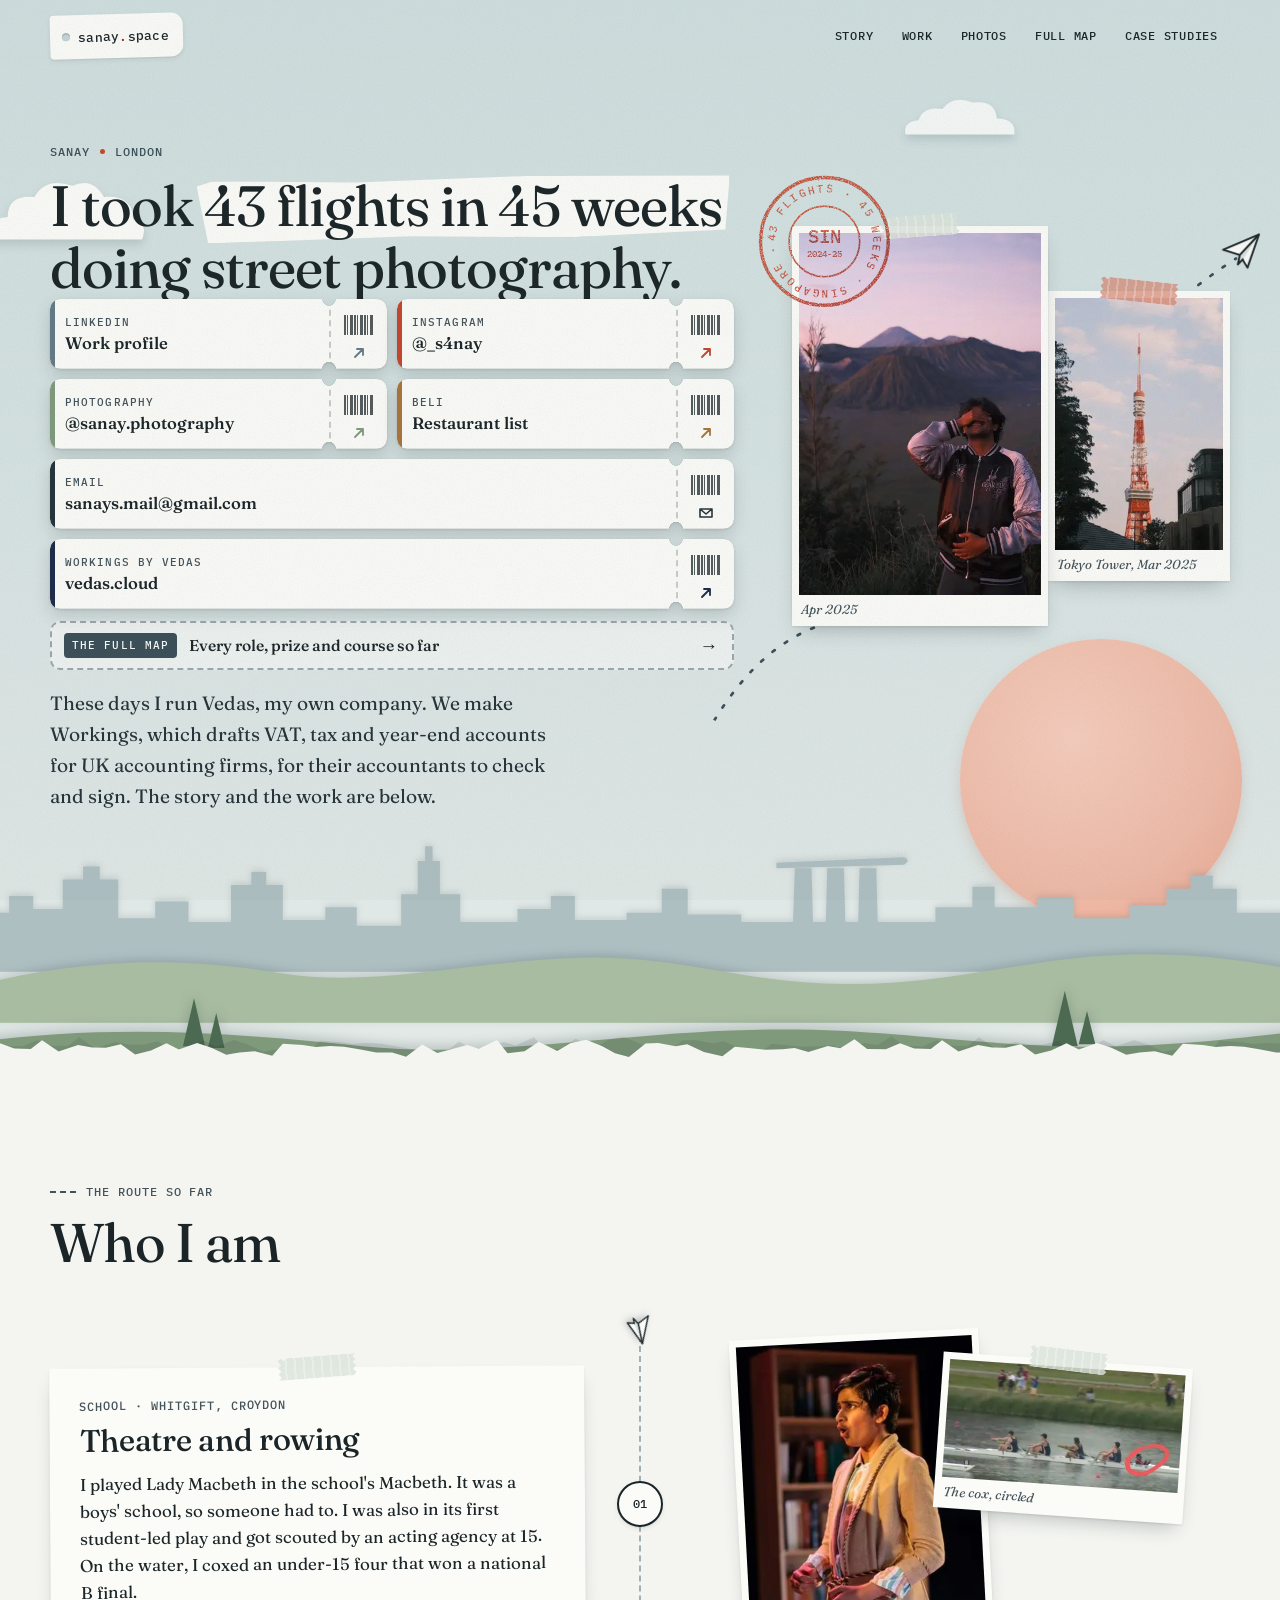
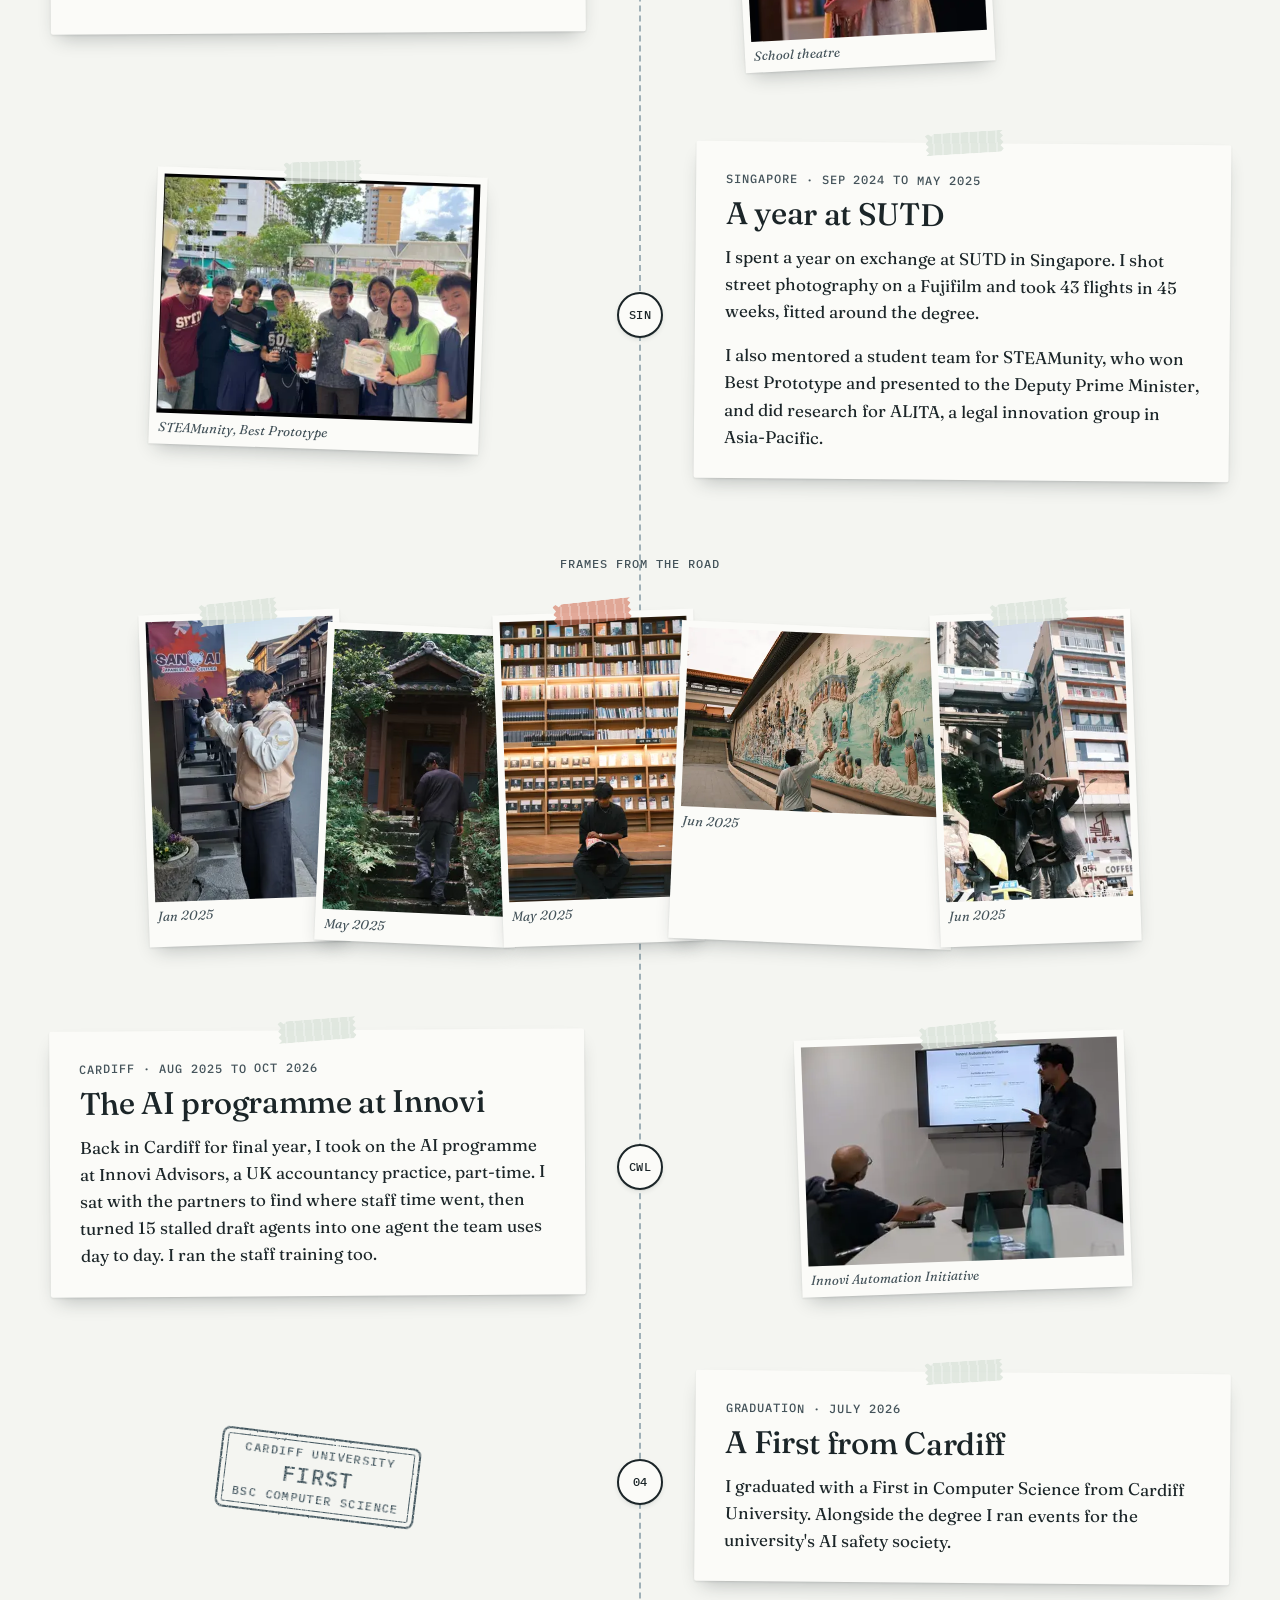
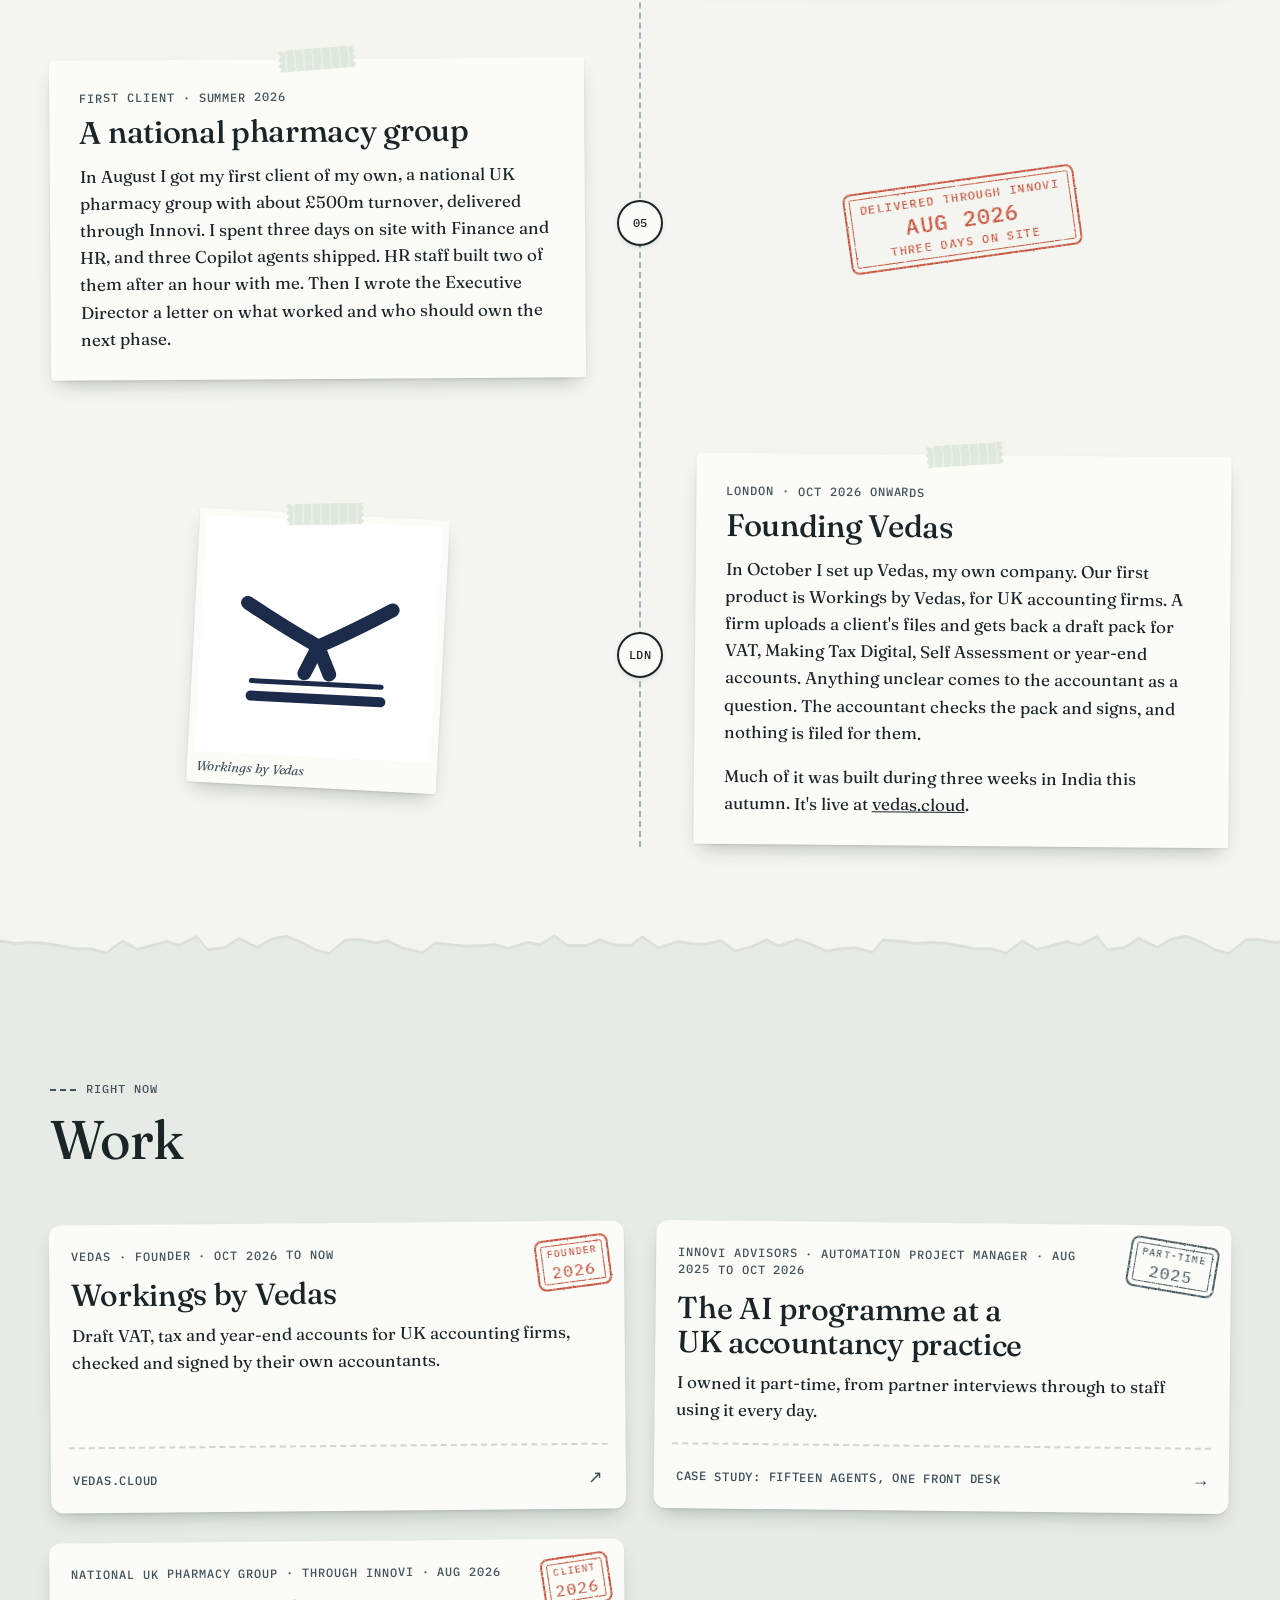
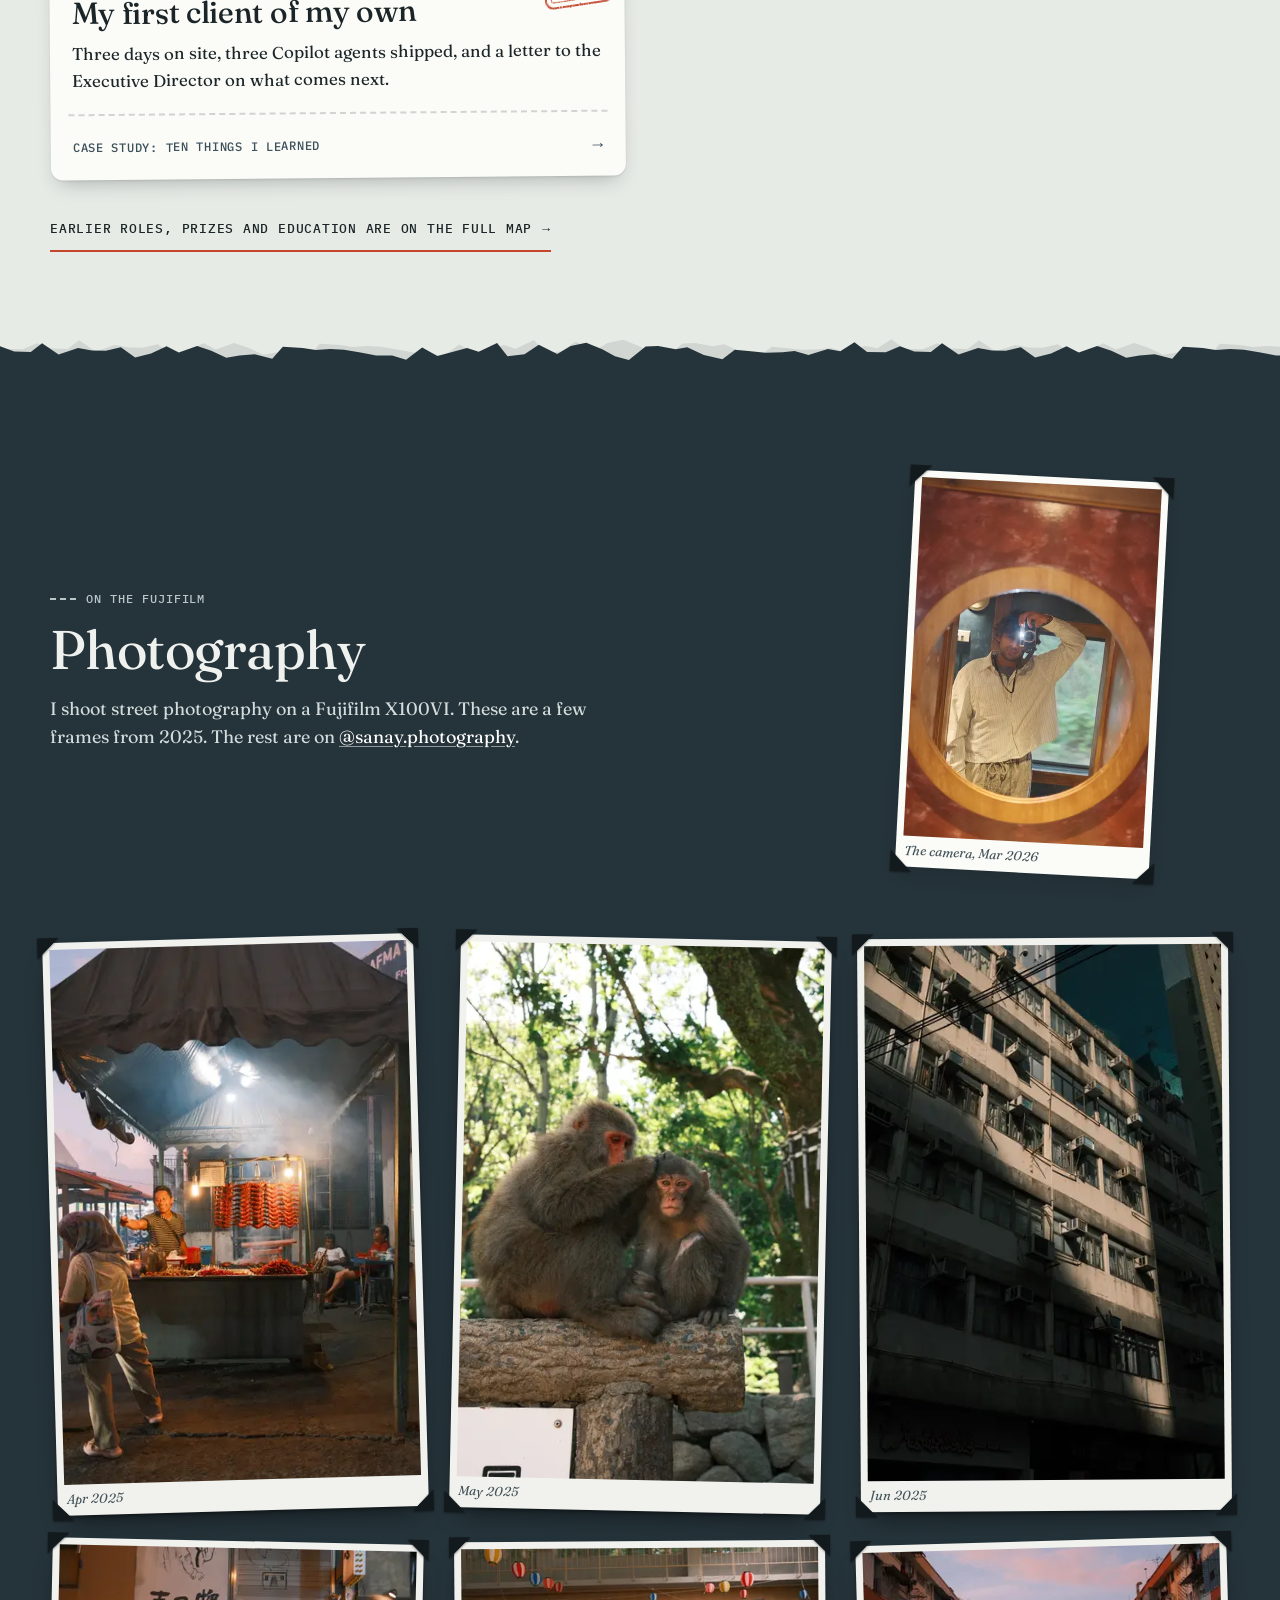
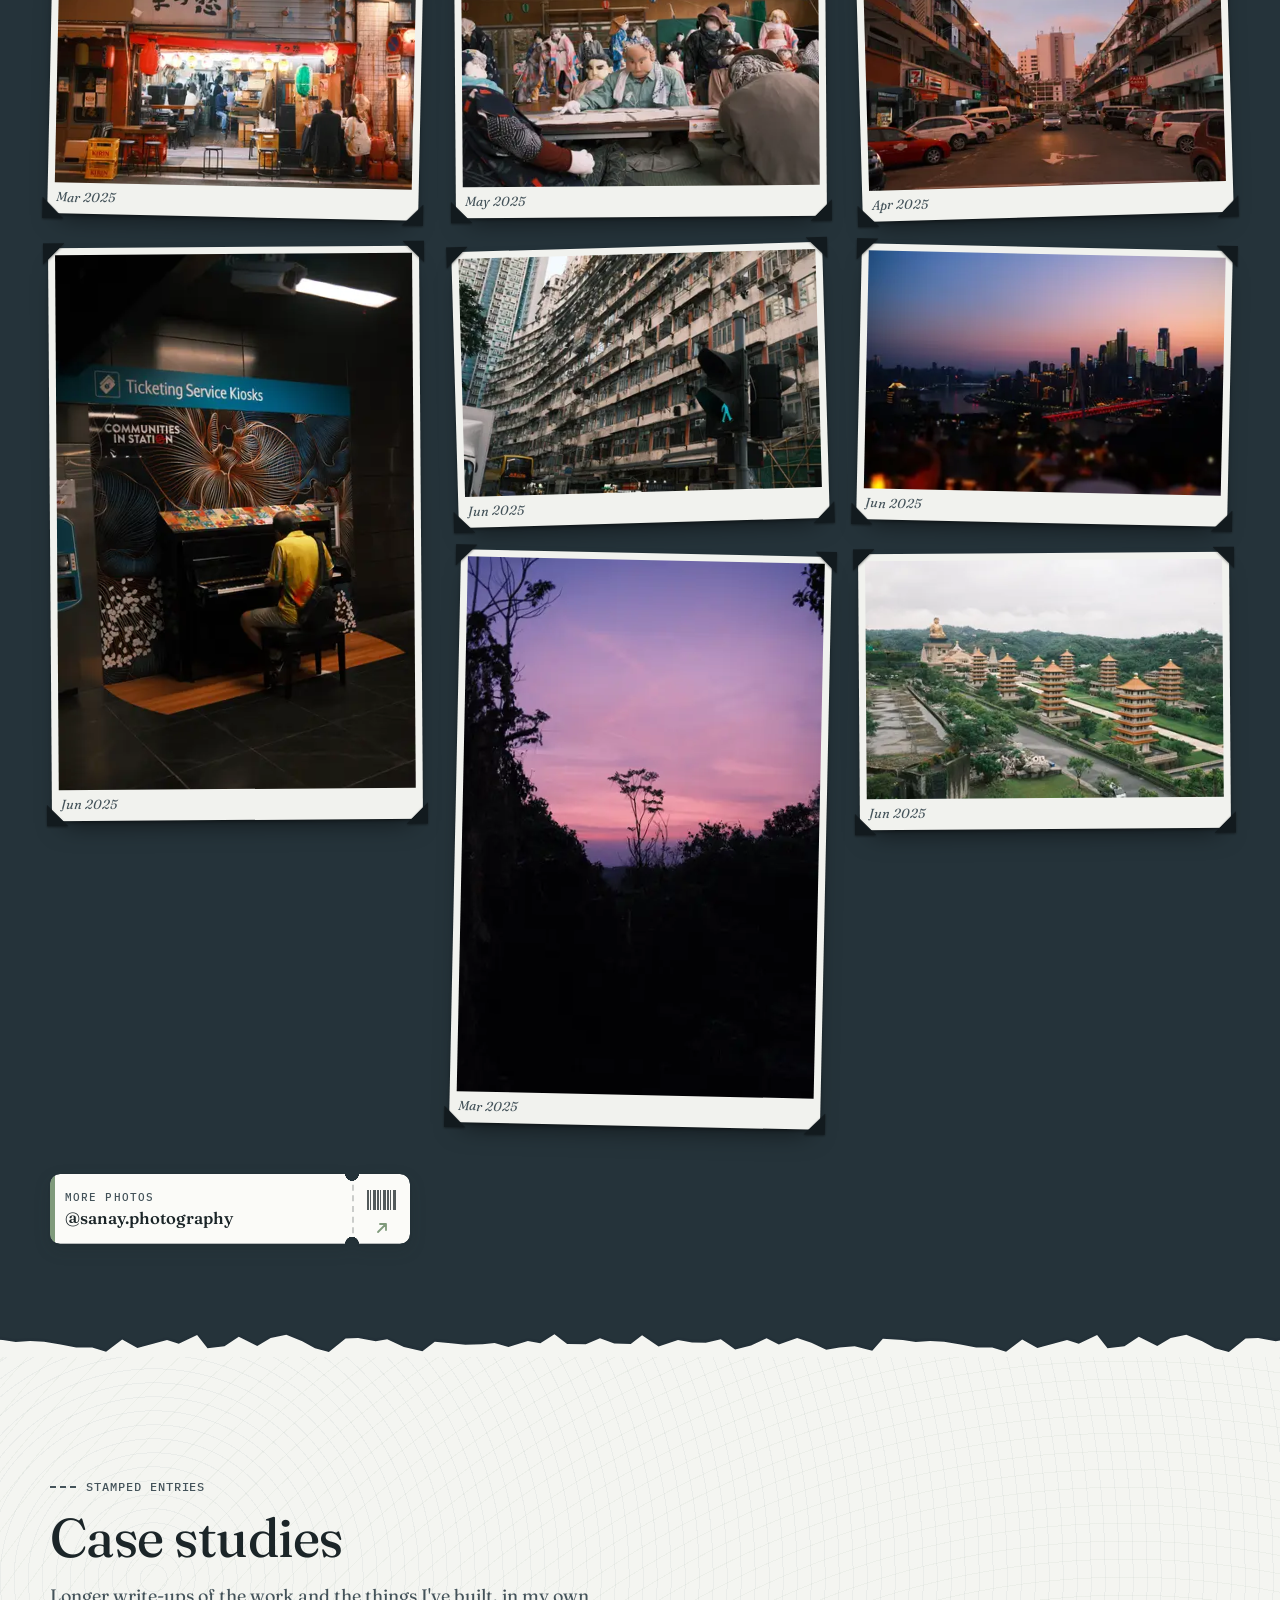
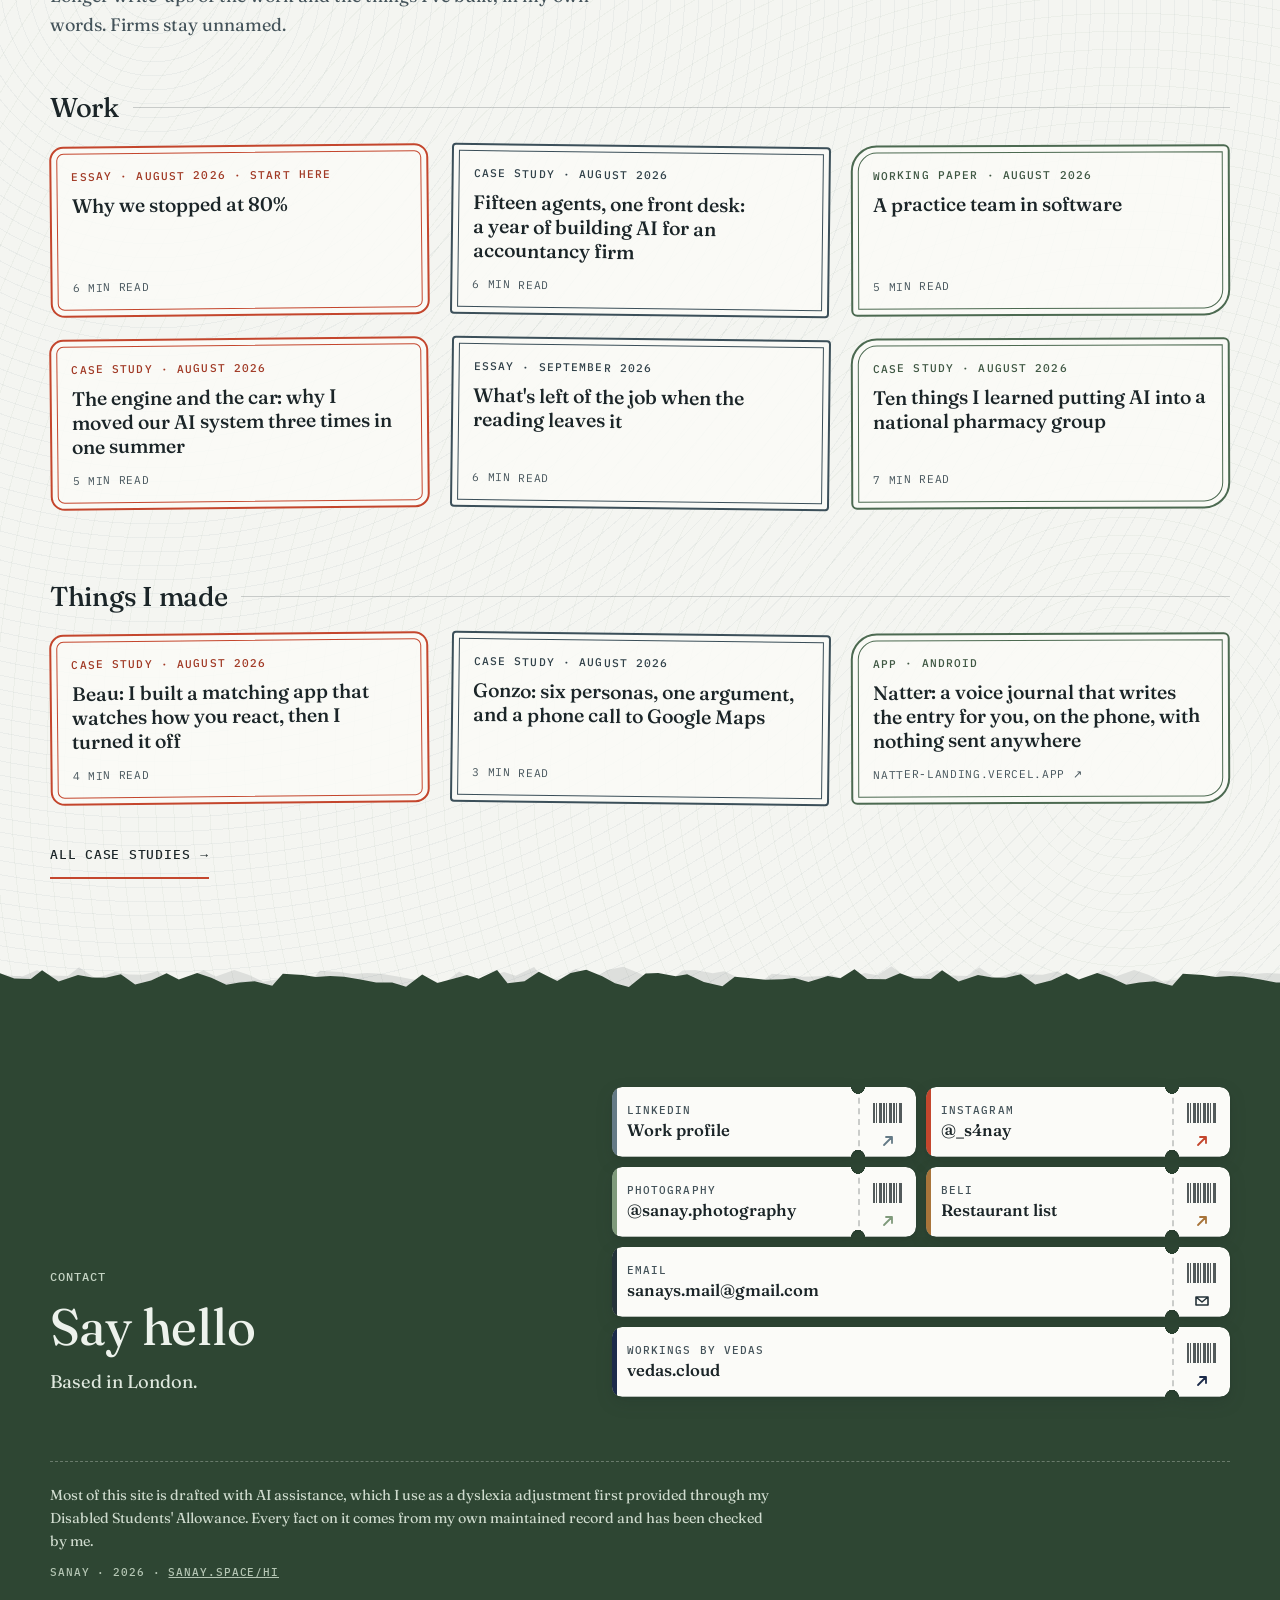
==== commit e9a68009: "Add the Beli restaurant list to the contact passes Co-Authored-By: Claude Opus 5.5 <noreply@anthropi" ====
--- a/index.html
+++ b/index.html
@@ -81,7 +81,8 @@
           <li><a class="pass pass--li" href="https://www.linkedin.com/in/sanay-shah/" target="_blank" rel="me noopener"><span class="pass__paper"><span class="pass__body"><span class="pass__label">LinkedIn</span><span class="pass__dest">Work profile</span></span><span class="pass__stub" aria-hidden="true"><span class="pass__bar"></span><svg><use href="#go" /></svg></span></span></a></li>
           <li><a class="pass pass--ig" href="https://www.instagram.com/_s4nay/" target="_blank" rel="me noopener"><span class="pass__paper"><span class="pass__body"><span class="pass__label">Instagram</span><span class="pass__dest">@_s4nay</span></span><span class="pass__stub" aria-hidden="true"><span class="pass__bar"></span><svg><use href="#go" /></svg></span></span></a></li>
           <li><a class="pass pass--ph" href="https://www.instagram.com/sanay.photography/" target="_blank" rel="me noopener"><span class="pass__paper"><span class="pass__body"><span class="pass__label">Photography</span><span class="pass__dest">@sanay<wbr>.photography</span></span><span class="pass__stub" aria-hidden="true"><span class="pass__bar"></span><svg><use href="#go" /></svg></span></span></a></li>
-          <li><a class="pass pass--mail" href="mailto:sanays.mail@gmail.com"><span class="pass__paper"><span class="pass__body"><span class="pass__label">Email</span><span class="pass__dest">sanays.mail<wbr>@gmail.com</span></span><span class="pass__stub" aria-hidden="true"><span class="pass__bar"></span><svg><use href="#mail" /></svg></span></span></a></li>
+          <li><a class="pass pass--beli" href="https://beliapp.co/app/Sanyo14" target="_blank" rel="me noopener"><span class="pass__paper"><span class="pass__body"><span class="pass__label">Beli</span><span class="pass__dest">Restaurant list</span></span><span class="pass__stub" aria-hidden="true"><span class="pass__bar"></span><svg><use href="#go" /></svg></span></span></a></li>
+          <li class="passes__wide"><a class="pass pass--mail" href="mailto:sanays.mail@gmail.com"><span class="pass__paper"><span class="pass__body"><span class="pass__label">Email</span><span class="pass__dest">sanays.mail<wbr>@gmail.com</span></span><span class="pass__stub" aria-hidden="true"><span class="pass__bar"></span><svg><use href="#mail" /></svg></span></span></a></li>
           <li class="passes__wide"><a class="pass pass--vd" href="https://vedas.cloud" target="_blank" rel="noopener"><span class="pass__paper"><span class="pass__body"><span class="pass__label">Workings by Vedas</span><span class="pass__dest">vedas.cloud</span></span><span class="pass__stub" aria-hidden="true"><span class="pass__bar"></span><svg><use href="#go" /></svg></span></span></a></li>
         </ul>
         <a class="maplink" href="map/"><span class="maplink__label">The full map</span><span class="maplink__text">Every role, prize and course so far</span><span class="maplink__go" aria-hidden="true">&rarr;</span></a>
@@ -453,7 +454,8 @@
           <li><a class="pass pass--li" href="https://www.linkedin.com/in/sanay-shah/" target="_blank" rel="noopener"><span class="pass__paper"><span class="pass__body"><span class="pass__label">LinkedIn</span><span class="pass__dest">Work profile</span></span><span class="pass__stub" aria-hidden="true"><span class="pass__bar"></span><svg><use href="#go" /></svg></span></span></a></li>
           <li><a class="pass pass--ig" href="https://www.instagram.com/_s4nay/" target="_blank" rel="noopener"><span class="pass__paper"><span class="pass__body"><span class="pass__label">Instagram</span><span class="pass__dest">@_s4nay</span></span><span class="pass__stub" aria-hidden="true"><span class="pass__bar"></span><svg><use href="#go" /></svg></span></span></a></li>
           <li><a class="pass pass--ph" href="https://www.instagram.com/sanay.photography/" target="_blank" rel="noopener"><span class="pass__paper"><span class="pass__body"><span class="pass__label">Photography</span><span class="pass__dest">@sanay<wbr>.photography</span></span><span class="pass__stub" aria-hidden="true"><span class="pass__bar"></span><svg><use href="#go" /></svg></span></span></a></li>
-          <li><a class="pass pass--mail" href="mailto:sanays.mail@gmail.com"><span class="pass__paper"><span class="pass__body"><span class="pass__label">Email</span><span class="pass__dest">sanays.mail<wbr>@gmail.com</span></span><span class="pass__stub" aria-hidden="true"><span class="pass__bar"></span><svg><use href="#mail" /></svg></span></span></a></li>
+          <li><a class="pass pass--beli" href="https://beliapp.co/app/Sanyo14" target="_blank" rel="noopener"><span class="pass__paper"><span class="pass__body"><span class="pass__label">Beli</span><span class="pass__dest">Restaurant list</span></span><span class="pass__stub" aria-hidden="true"><span class="pass__bar"></span><svg><use href="#go" /></svg></span></span></a></li>
+          <li class="passes__wide"><a class="pass pass--mail" href="mailto:sanays.mail@gmail.com"><span class="pass__paper"><span class="pass__body"><span class="pass__label">Email</span><span class="pass__dest">sanays.mail<wbr>@gmail.com</span></span><span class="pass__stub" aria-hidden="true"><span class="pass__bar"></span><svg><use href="#mail" /></svg></span></span></a></li>
           <li class="passes__wide"><a class="pass pass--vd" href="https://vedas.cloud" target="_blank" rel="noopener"><span class="pass__paper"><span class="pass__body"><span class="pass__label">Workings by Vedas</span><span class="pass__dest">vedas.cloud</span></span><span class="pass__stub" aria-hidden="true"><span class="pass__bar"></span><svg><use href="#go" /></svg></span></span></a></li>
         </ul>
       </div>
--- a/assets/css/site.css
+++ b/assets/css/site.css
@@ -598,6 +598,7 @@
 .pass--ig { --c: var(--ver); }
 .pass--ph { --c: var(--sage-3); }
 .pass--mail { --c: var(--slate-4); }
+.pass--beli { --c: #a8743a; }
 .pass--vd { --c: #1c2b4a; }
 .passes .passes__wide { grid-column: 1 / -1; }
 
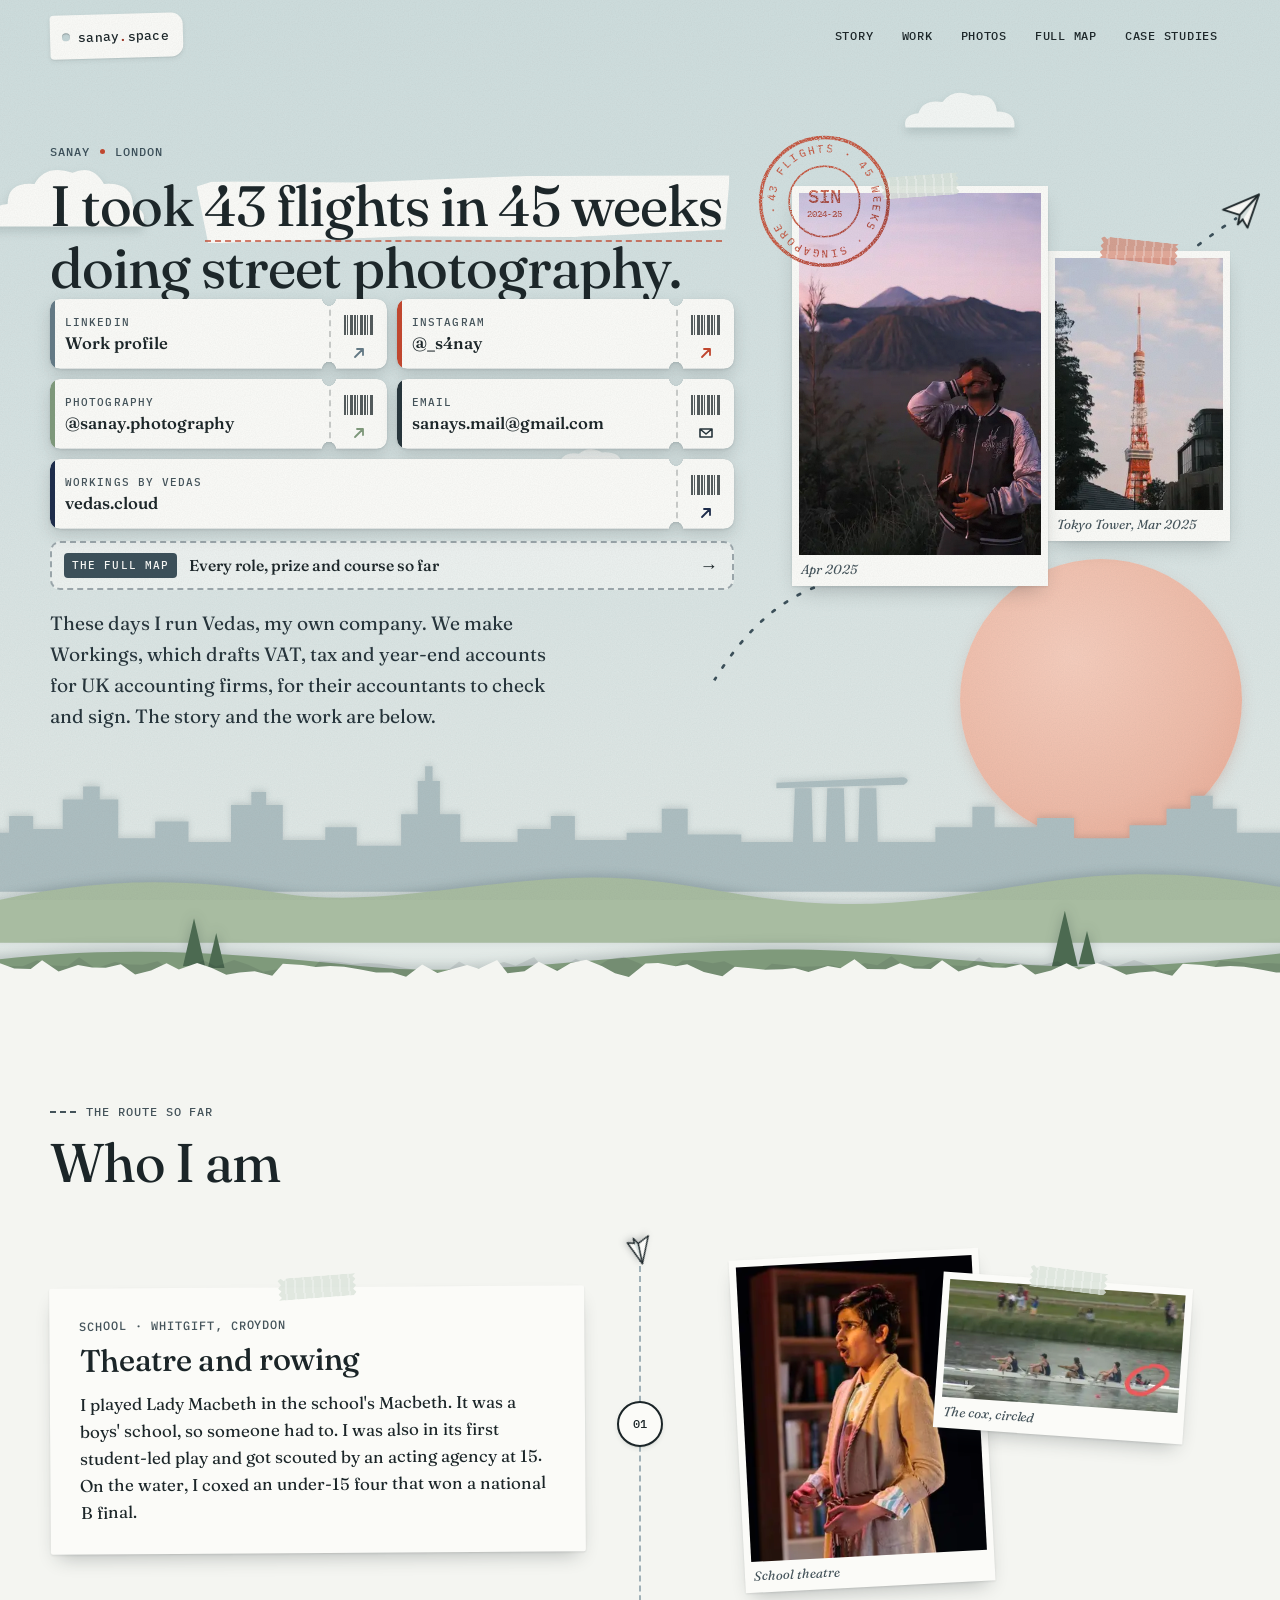
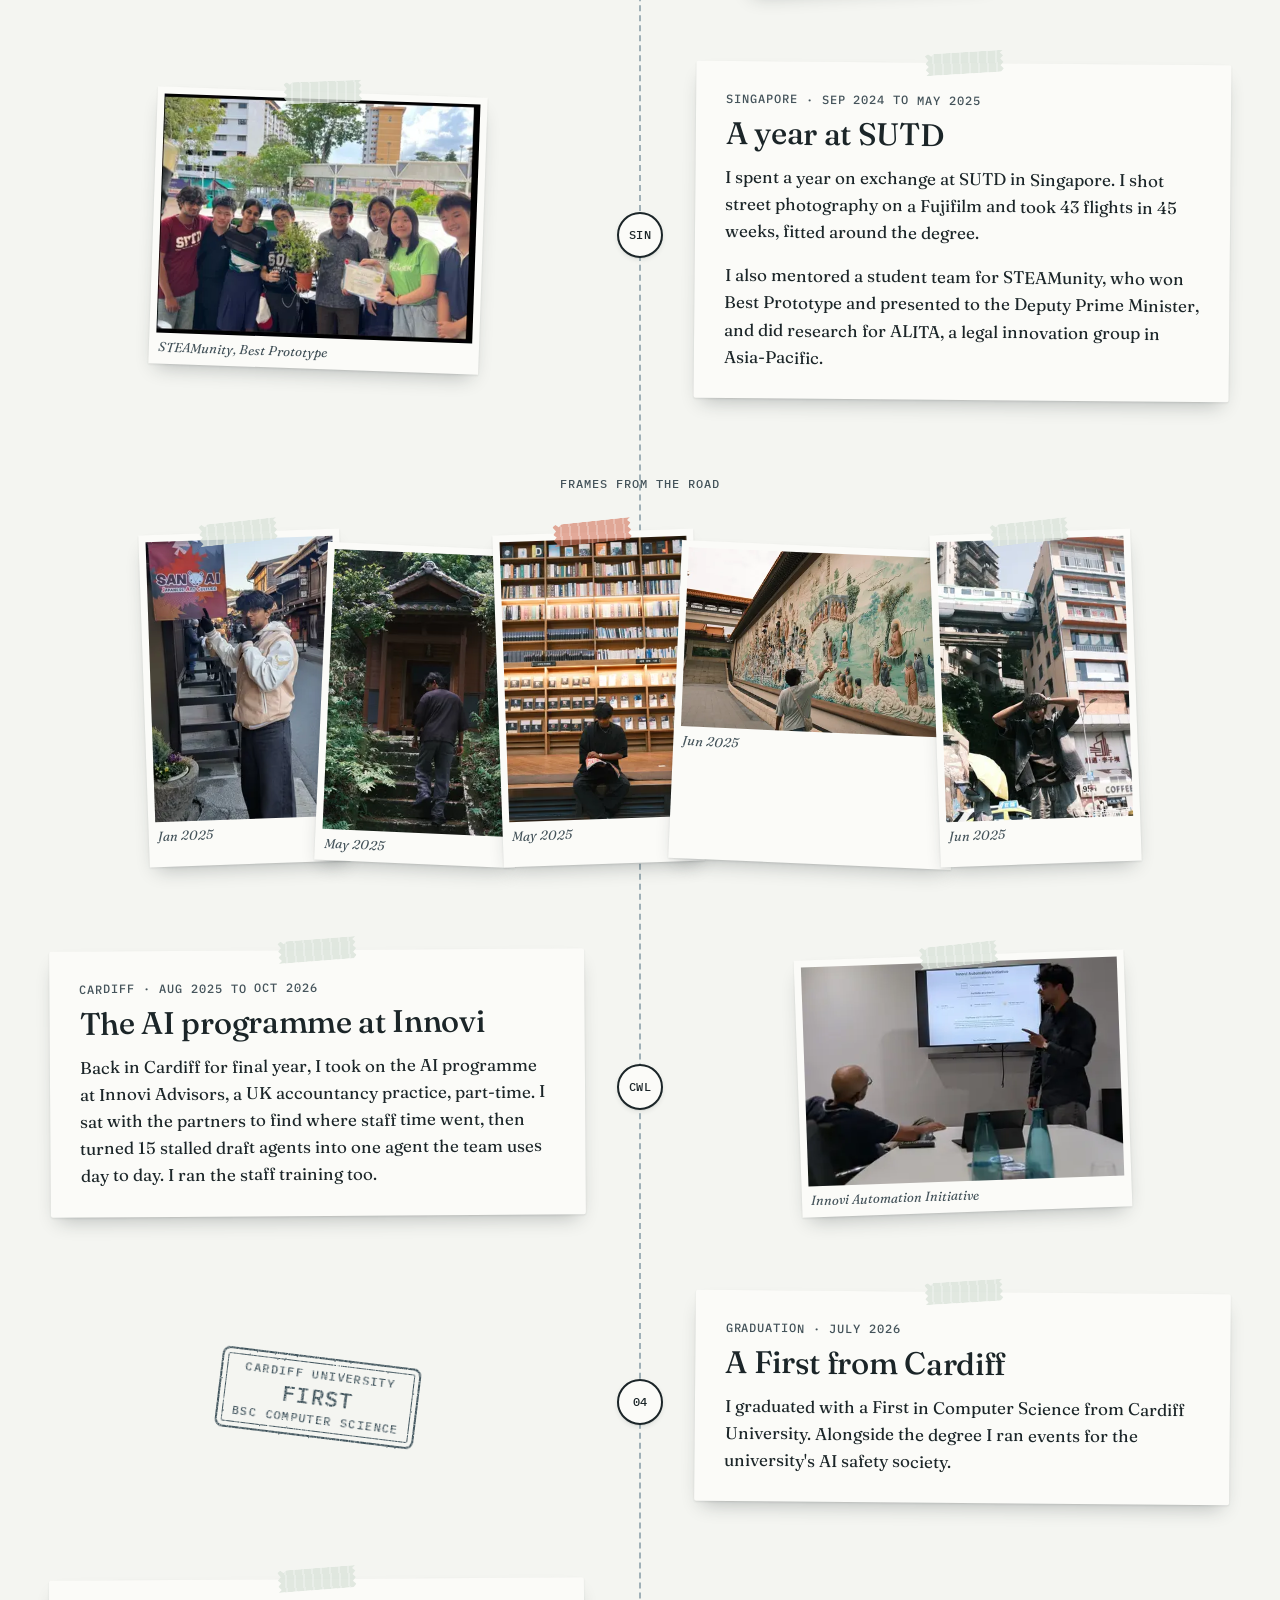
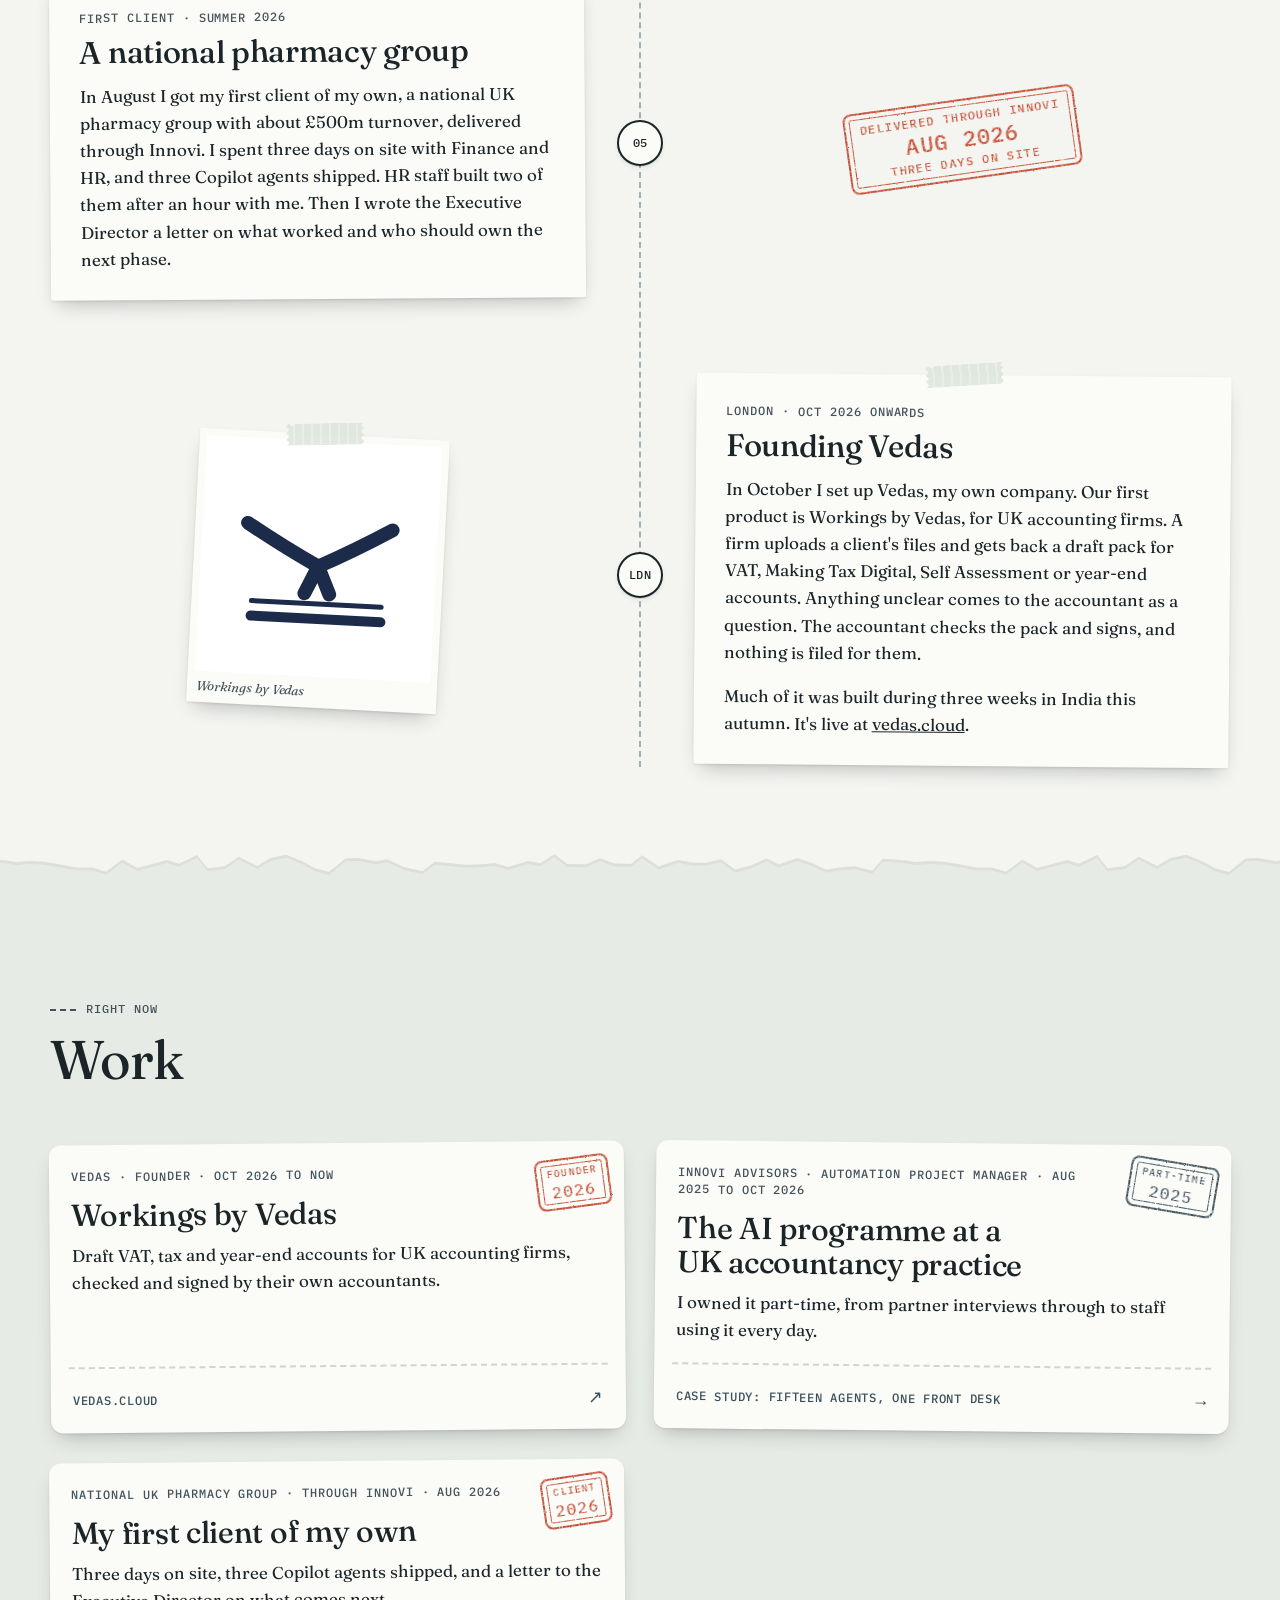
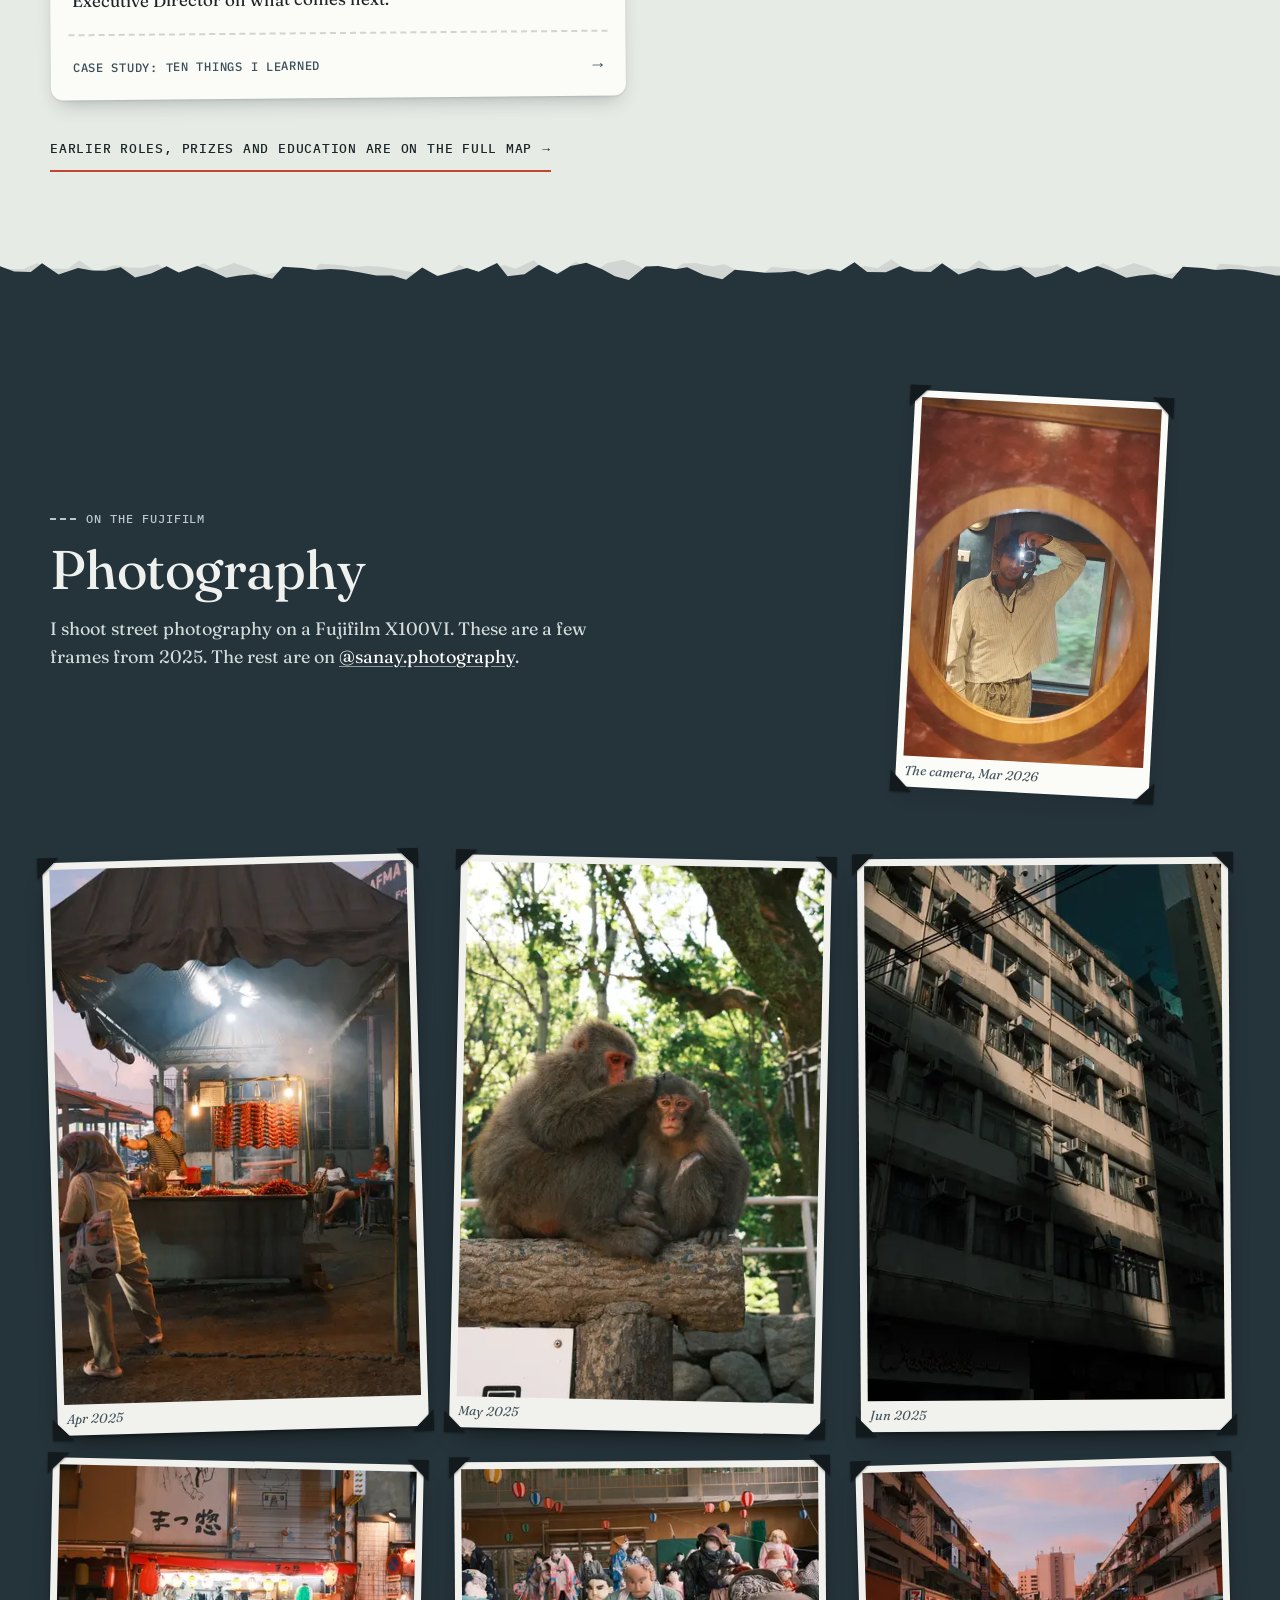
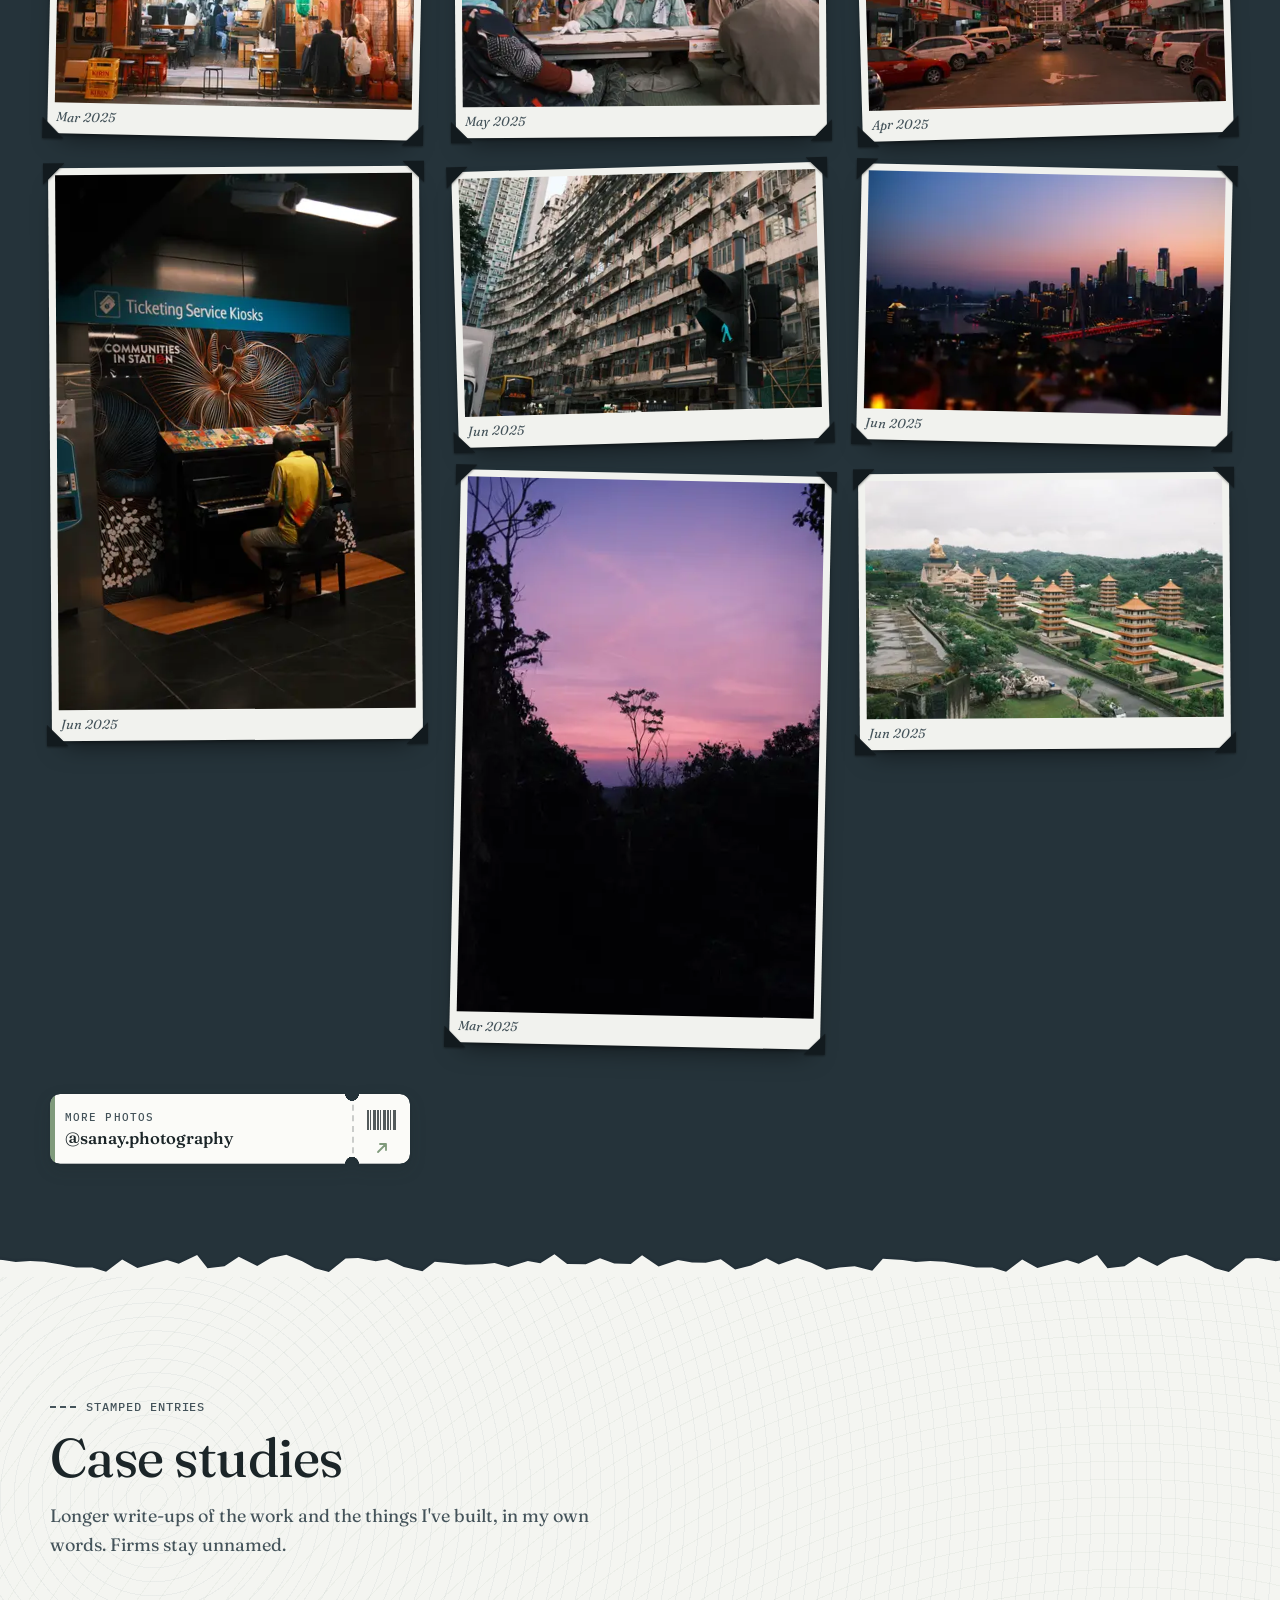
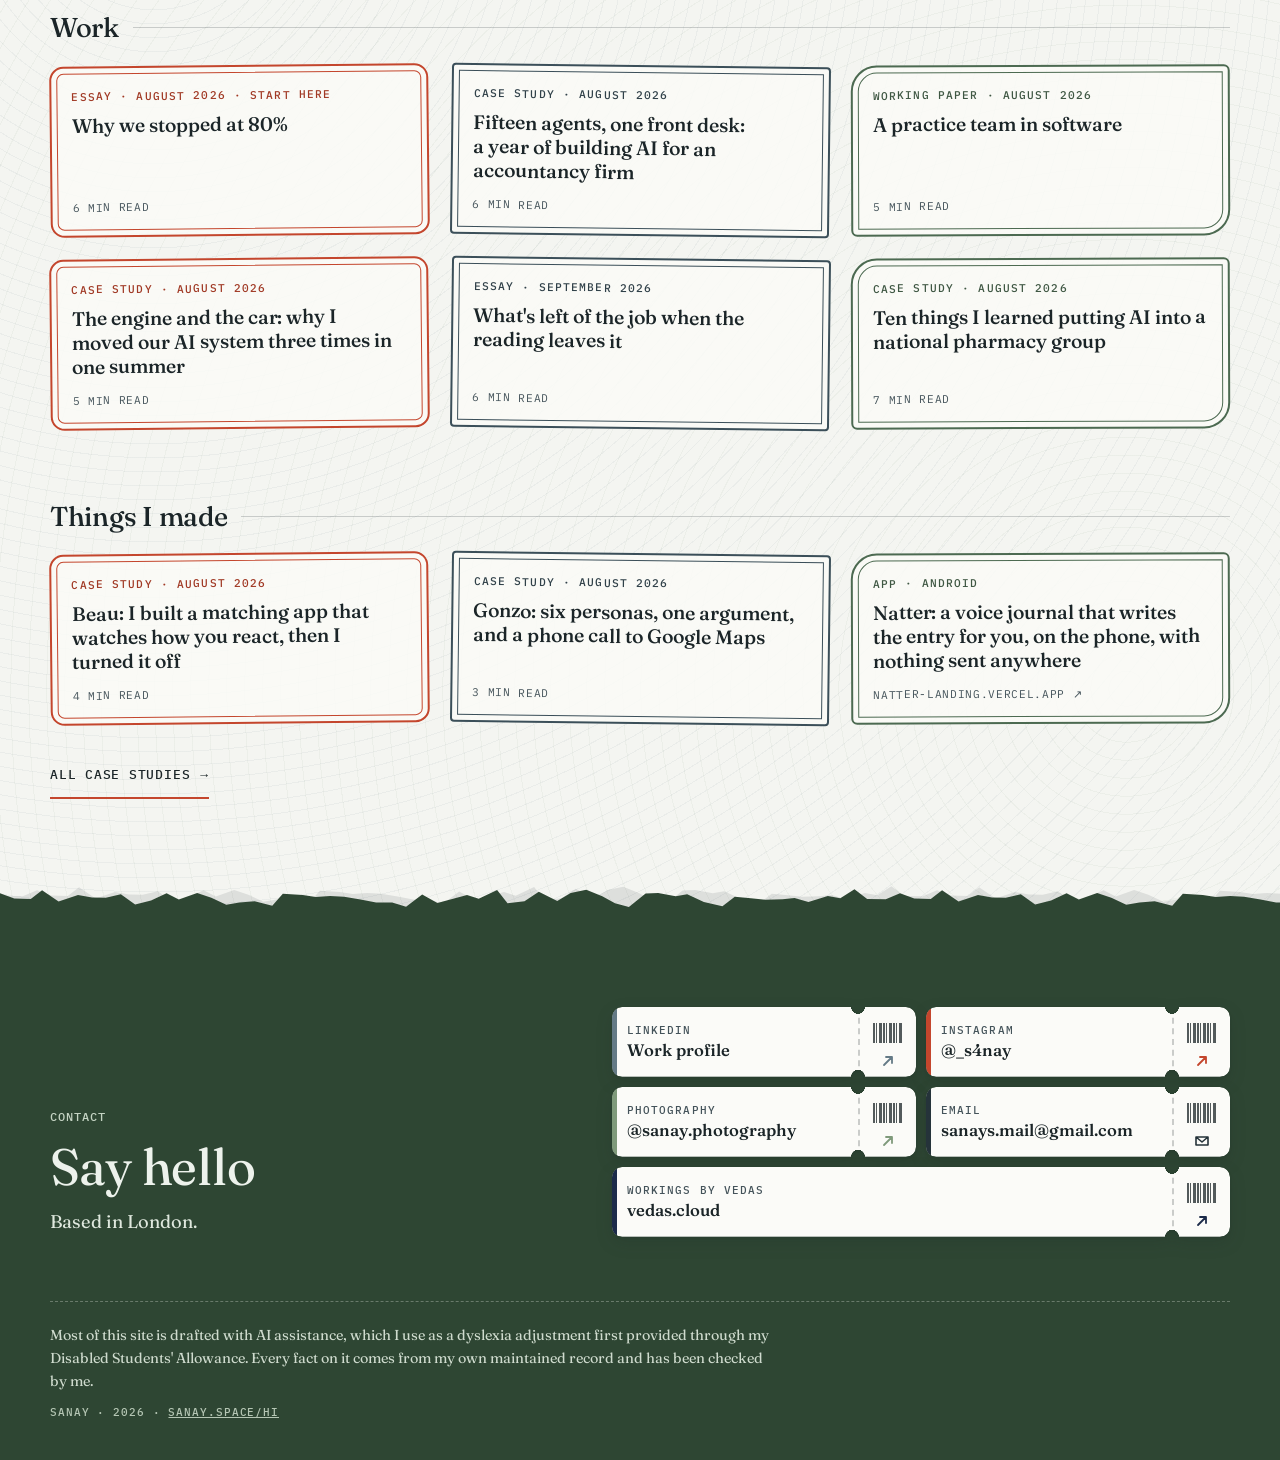
==== commit cfa68471: "Add the flight log page: an in-flight map driven by a reel of boarding stubs Every flight since 2022" ====
--- a/index.html
+++ b/index.html
@@ -76,13 +76,12 @@
     <div class="wrap hero__grid">
       <div class="hero__text">
         <p class="kicker">Sanay <i></i> London</p>
-        <h1>I took <span class="hl">43 flights in 45 weeks</span> doing street photography.</h1>
+        <h1>I took <a class="hl" href="flights/">43 flights in 45 weeks</a> doing street photography.</h1>
         <ul class="passes hero__passes" aria-label="Find me elsewhere">
           <li><a class="pass pass--li" href="https://www.linkedin.com/in/sanay-shah/" target="_blank" rel="me noopener"><span class="pass__paper"><span class="pass__body"><span class="pass__label">LinkedIn</span><span class="pass__dest">Work profile</span></span><span class="pass__stub" aria-hidden="true"><span class="pass__bar"></span><svg><use href="#go" /></svg></span></span></a></li>
           <li><a class="pass pass--ig" href="https://www.instagram.com/_s4nay/" target="_blank" rel="me noopener"><span class="pass__paper"><span class="pass__body"><span class="pass__label">Instagram</span><span class="pass__dest">@_s4nay</span></span><span class="pass__stub" aria-hidden="true"><span class="pass__bar"></span><svg><use href="#go" /></svg></span></span></a></li>
           <li><a class="pass pass--ph" href="https://www.instagram.com/sanay.photography/" target="_blank" rel="me noopener"><span class="pass__paper"><span class="pass__body"><span class="pass__label">Photography</span><span class="pass__dest">@sanay<wbr>.photography</span></span><span class="pass__stub" aria-hidden="true"><span class="pass__bar"></span><svg><use href="#go" /></svg></span></span></a></li>
-          <li><a class="pass pass--beli" href="https://beliapp.co/app/Sanyo14" target="_blank" rel="me noopener"><span class="pass__paper"><span class="pass__body"><span class="pass__label">Beli</span><span class="pass__dest">Restaurant list</span></span><span class="pass__stub" aria-hidden="true"><span class="pass__bar"></span><svg><use href="#go" /></svg></span></span></a></li>
-          <li class="passes__wide"><a class="pass pass--mail" href="mailto:sanays.mail@gmail.com"><span class="pass__paper"><span class="pass__body"><span class="pass__label">Email</span><span class="pass__dest">sanays.mail<wbr>@gmail.com</span></span><span class="pass__stub" aria-hidden="true"><span class="pass__bar"></span><svg><use href="#mail" /></svg></span></span></a></li>
+          <li><a class="pass pass--mail" href="mailto:sanays.mail@gmail.com"><span class="pass__paper"><span class="pass__body"><span class="pass__label">Email</span><span class="pass__dest">sanays.mail<wbr>@gmail.com</span></span><span class="pass__stub" aria-hidden="true"><span class="pass__bar"></span><svg><use href="#mail" /></svg></span></span></a></li>
           <li class="passes__wide"><a class="pass pass--vd" href="https://vedas.cloud" target="_blank" rel="noopener"><span class="pass__paper"><span class="pass__body"><span class="pass__label">Workings by Vedas</span><span class="pass__dest">vedas.cloud</span></span><span class="pass__stub" aria-hidden="true"><span class="pass__bar"></span><svg><use href="#go" /></svg></span></span></a></li>
         </ul>
         <a class="maplink" href="map/"><span class="maplink__label">The full map</span><span class="maplink__text">Every role, prize and course so far</span><span class="maplink__go" aria-hidden="true">&rarr;</span></a>
@@ -454,8 +453,7 @@
           <li><a class="pass pass--li" href="https://www.linkedin.com/in/sanay-shah/" target="_blank" rel="noopener"><span class="pass__paper"><span class="pass__body"><span class="pass__label">LinkedIn</span><span class="pass__dest">Work profile</span></span><span class="pass__stub" aria-hidden="true"><span class="pass__bar"></span><svg><use href="#go" /></svg></span></span></a></li>
           <li><a class="pass pass--ig" href="https://www.instagram.com/_s4nay/" target="_blank" rel="noopener"><span class="pass__paper"><span class="pass__body"><span class="pass__label">Instagram</span><span class="pass__dest">@_s4nay</span></span><span class="pass__stub" aria-hidden="true"><span class="pass__bar"></span><svg><use href="#go" /></svg></span></span></a></li>
           <li><a class="pass pass--ph" href="https://www.instagram.com/sanay.photography/" target="_blank" rel="noopener"><span class="pass__paper"><span class="pass__body"><span class="pass__label">Photography</span><span class="pass__dest">@sanay<wbr>.photography</span></span><span class="pass__stub" aria-hidden="true"><span class="pass__bar"></span><svg><use href="#go" /></svg></span></span></a></li>
-          <li><a class="pass pass--beli" href="https://beliapp.co/app/Sanyo14" target="_blank" rel="noopener"><span class="pass__paper"><span class="pass__body"><span class="pass__label">Beli</span><span class="pass__dest">Restaurant list</span></span><span class="pass__stub" aria-hidden="true"><span class="pass__bar"></span><svg><use href="#go" /></svg></span></span></a></li>
-          <li class="passes__wide"><a class="pass pass--mail" href="mailto:sanays.mail@gmail.com"><span class="pass__paper"><span class="pass__body"><span class="pass__label">Email</span><span class="pass__dest">sanays.mail<wbr>@gmail.com</span></span><span class="pass__stub" aria-hidden="true"><span class="pass__bar"></span><svg><use href="#mail" /></svg></span></span></a></li>
+          <li><a class="pass pass--mail" href="mailto:sanays.mail@gmail.com"><span class="pass__paper"><span class="pass__body"><span class="pass__label">Email</span><span class="pass__dest">sanays.mail<wbr>@gmail.com</span></span><span class="pass__stub" aria-hidden="true"><span class="pass__bar"></span><svg><use href="#mail" /></svg></span></span></a></li>
           <li class="passes__wide"><a class="pass pass--vd" href="https://vedas.cloud" target="_blank" rel="noopener"><span class="pass__paper"><span class="pass__body"><span class="pass__label">Workings by Vedas</span><span class="pass__dest">vedas.cloud</span></span><span class="pass__stub" aria-hidden="true"><span class="pass__bar"></span><svg><use href="#go" /></svg></span></span></a></li>
         </ul>
       </div>
--- a/assets/css/site.css
+++ b/assets/css/site.css
@@ -332,6 +332,21 @@
   transform: rotate(-1deg);
   clip-path: polygon(0 8%, 3% 0, 30% 6%, 62% 0, 100% 5%, 99% 92%, 70% 100%, 40% 94%, 2% 100%);
 }
+/* On the main page it opens the flight log: a dashed ink rule says it's a link. */
+a.hl { color: inherit; text-decoration: none; }
+a.hl::after {
+  content: "";
+  position: absolute;
+  left: .02em; right: 0;
+  bottom: -.04em;
+  border-bottom: 2px dashed var(--ver);
+  opacity: .7;
+  transition: opacity .25s var(--ease);
+}
+a.hl::before { transition: transform .35s var(--ease), box-shadow .35s var(--ease); }
+a.hl:hover::before { transform: rotate(-1.6deg) translateY(-2px); box-shadow: var(--shadow-2); }
+a.hl:hover::after { opacity: 1; }
+a.hl:focus-visible { outline: 3px solid var(--ver); outline-offset: 4px; border-radius: 2px; }
 
 .hero__sub {
   margin: 18px 0 0;
@@ -598,7 +613,6 @@
 .pass--ig { --c: var(--ver); }
 .pass--ph { --c: var(--sage-3); }
 .pass--mail { --c: var(--slate-4); }
-.pass--beli { --c: #a8743a; }
 .pass--vd { --c: #1c2b4a; }
 .passes .passes__wide { grid-column: 1 / -1; }
 
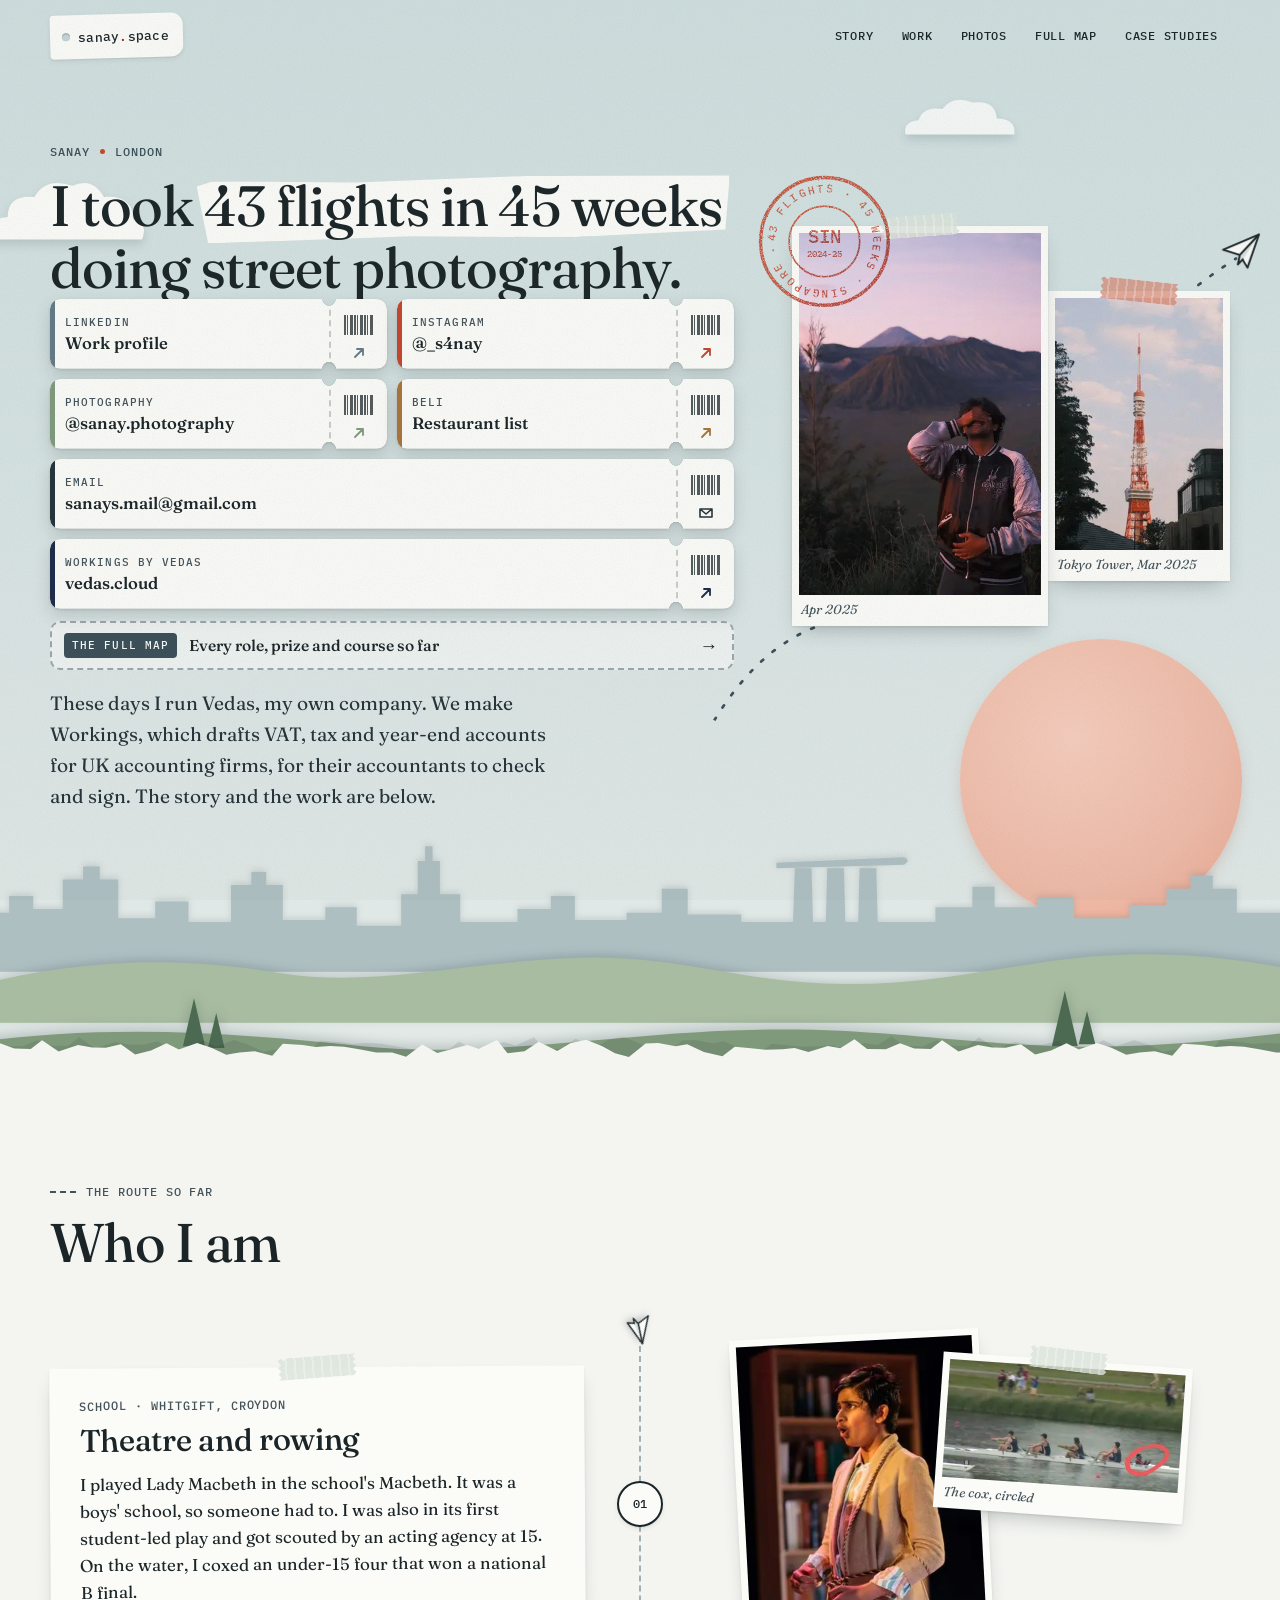
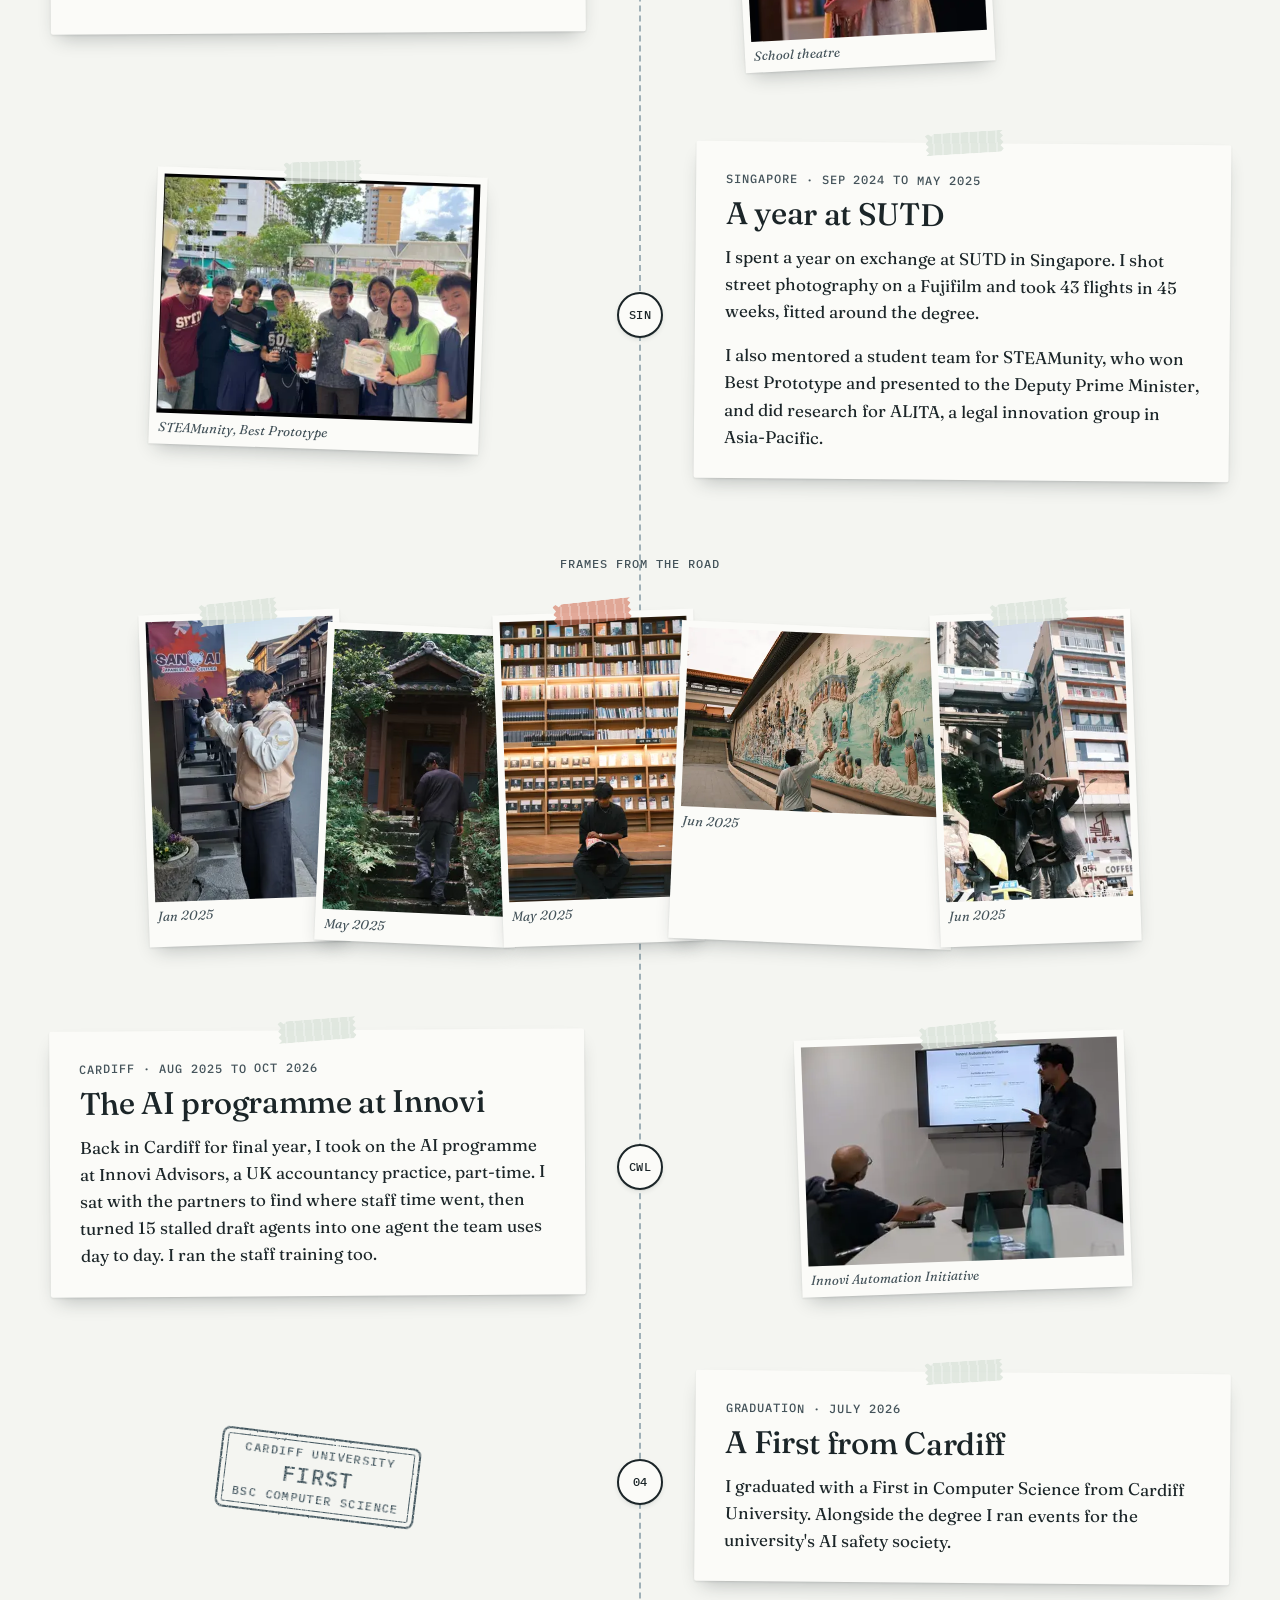
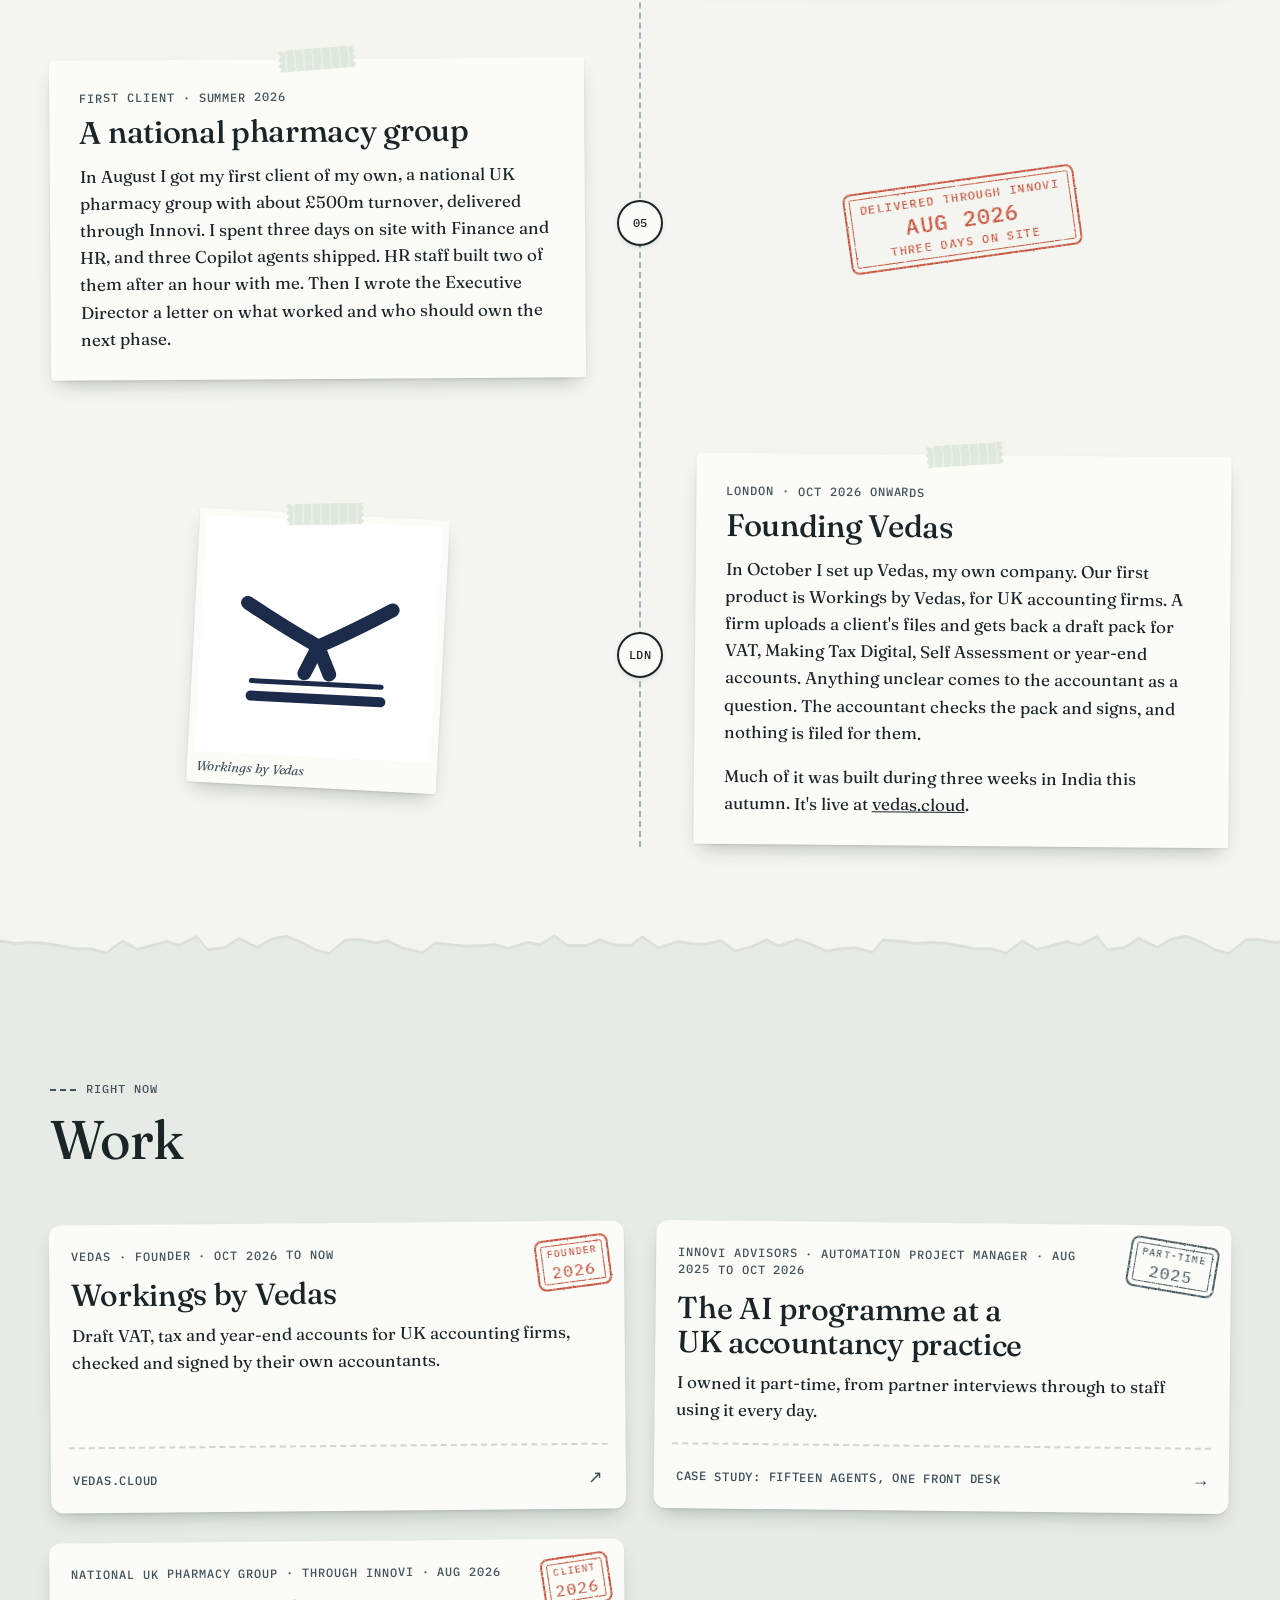
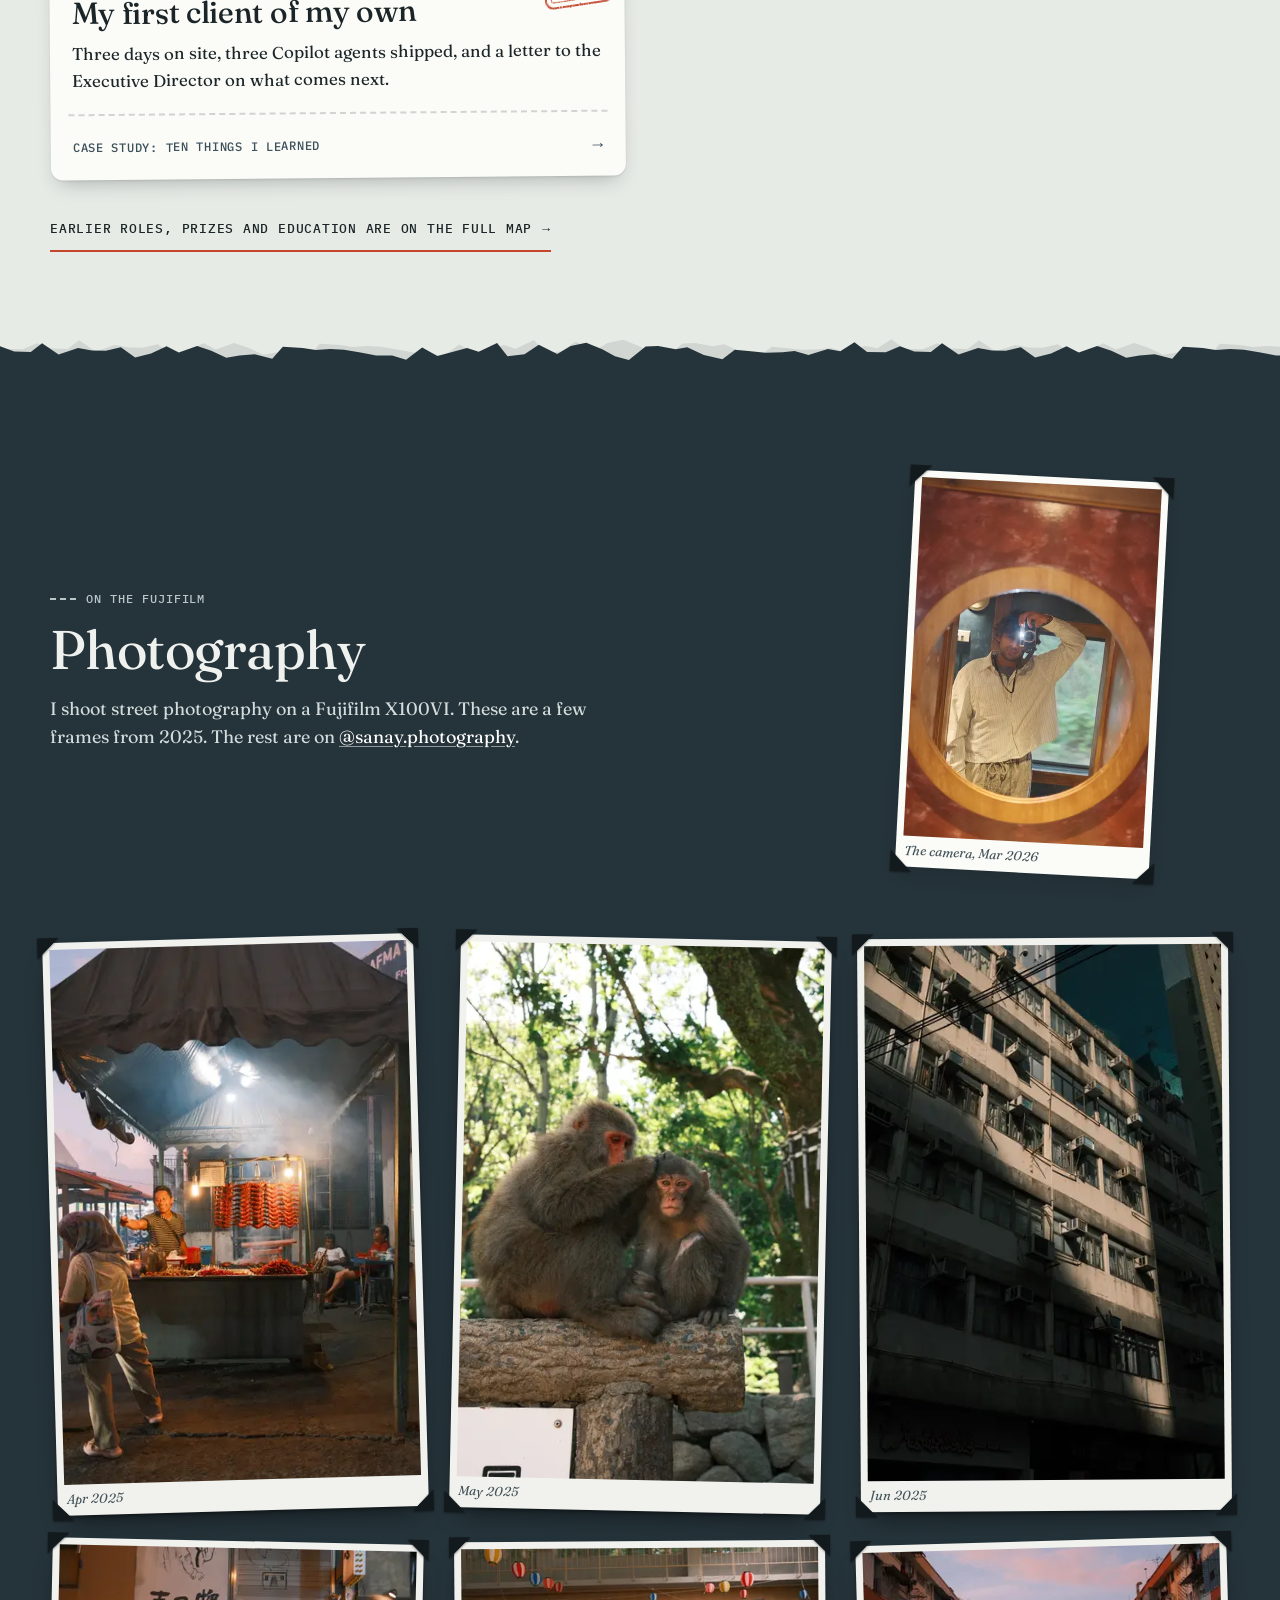
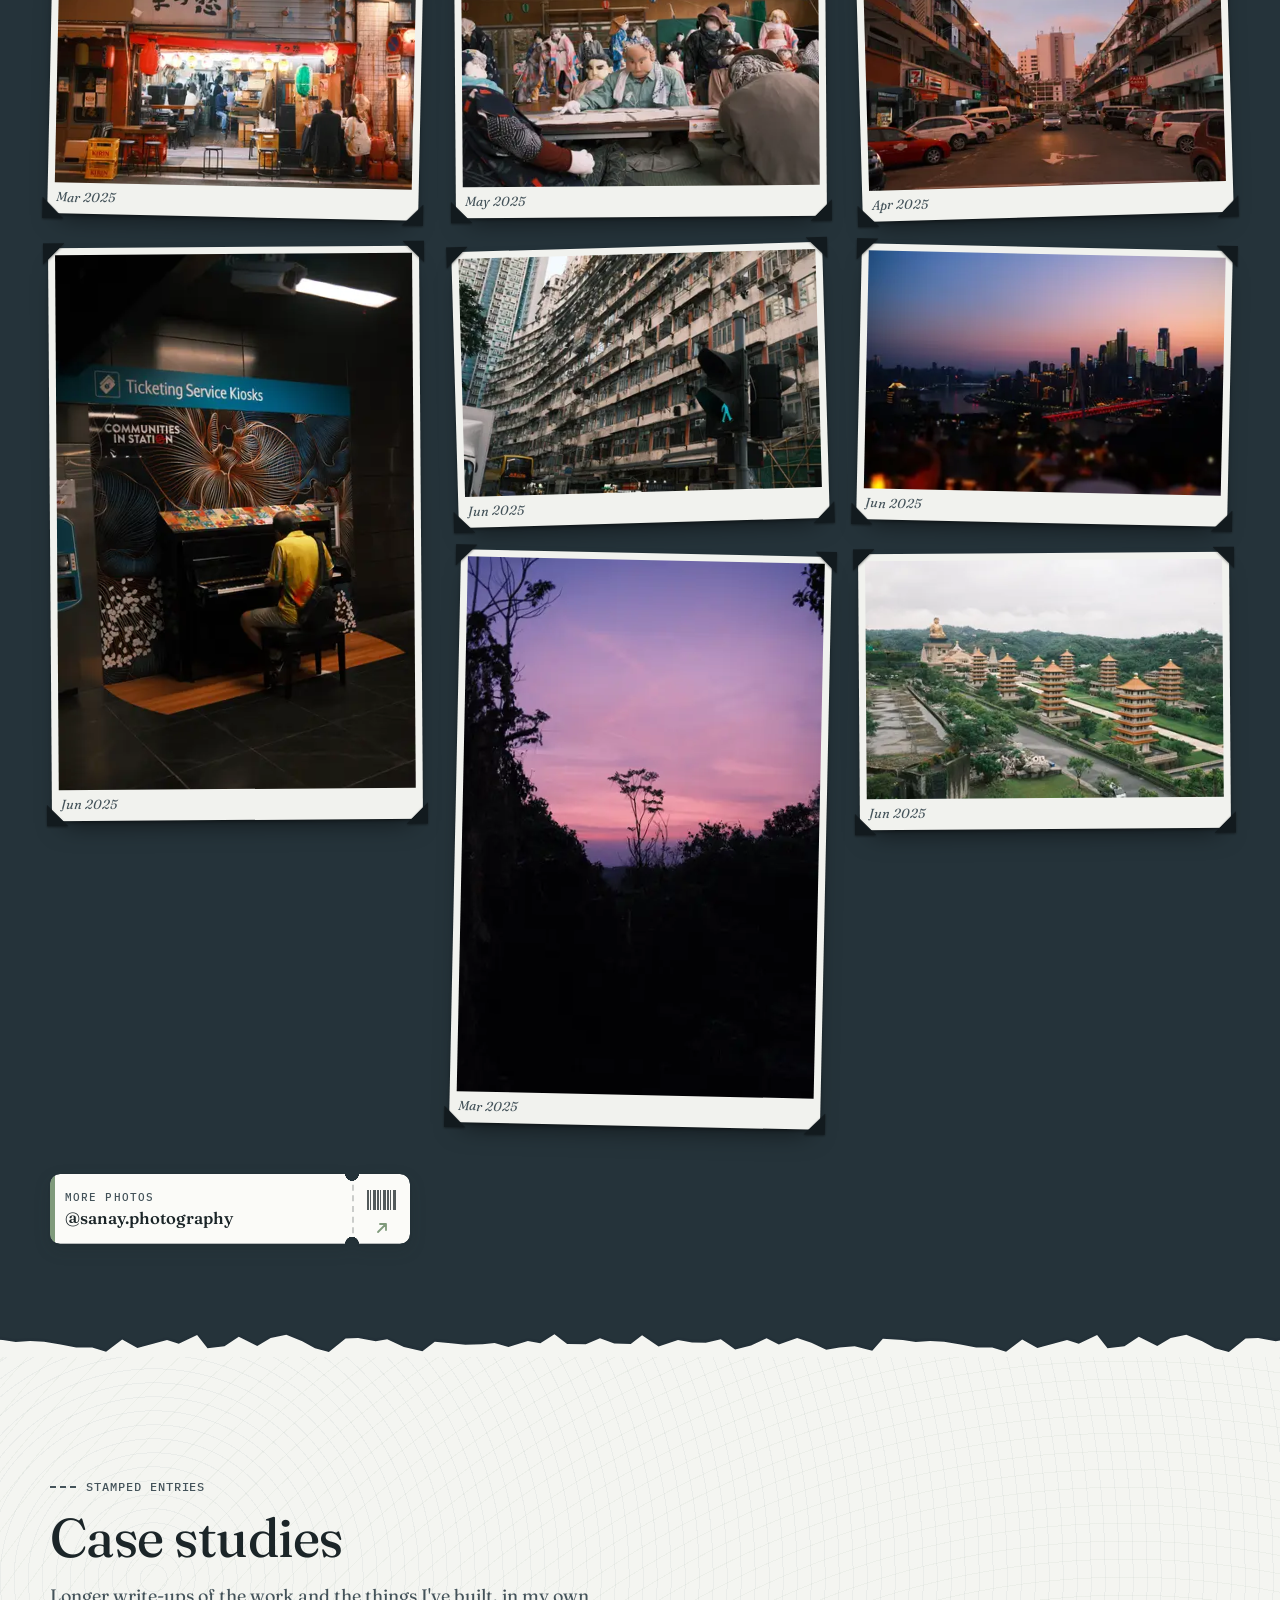
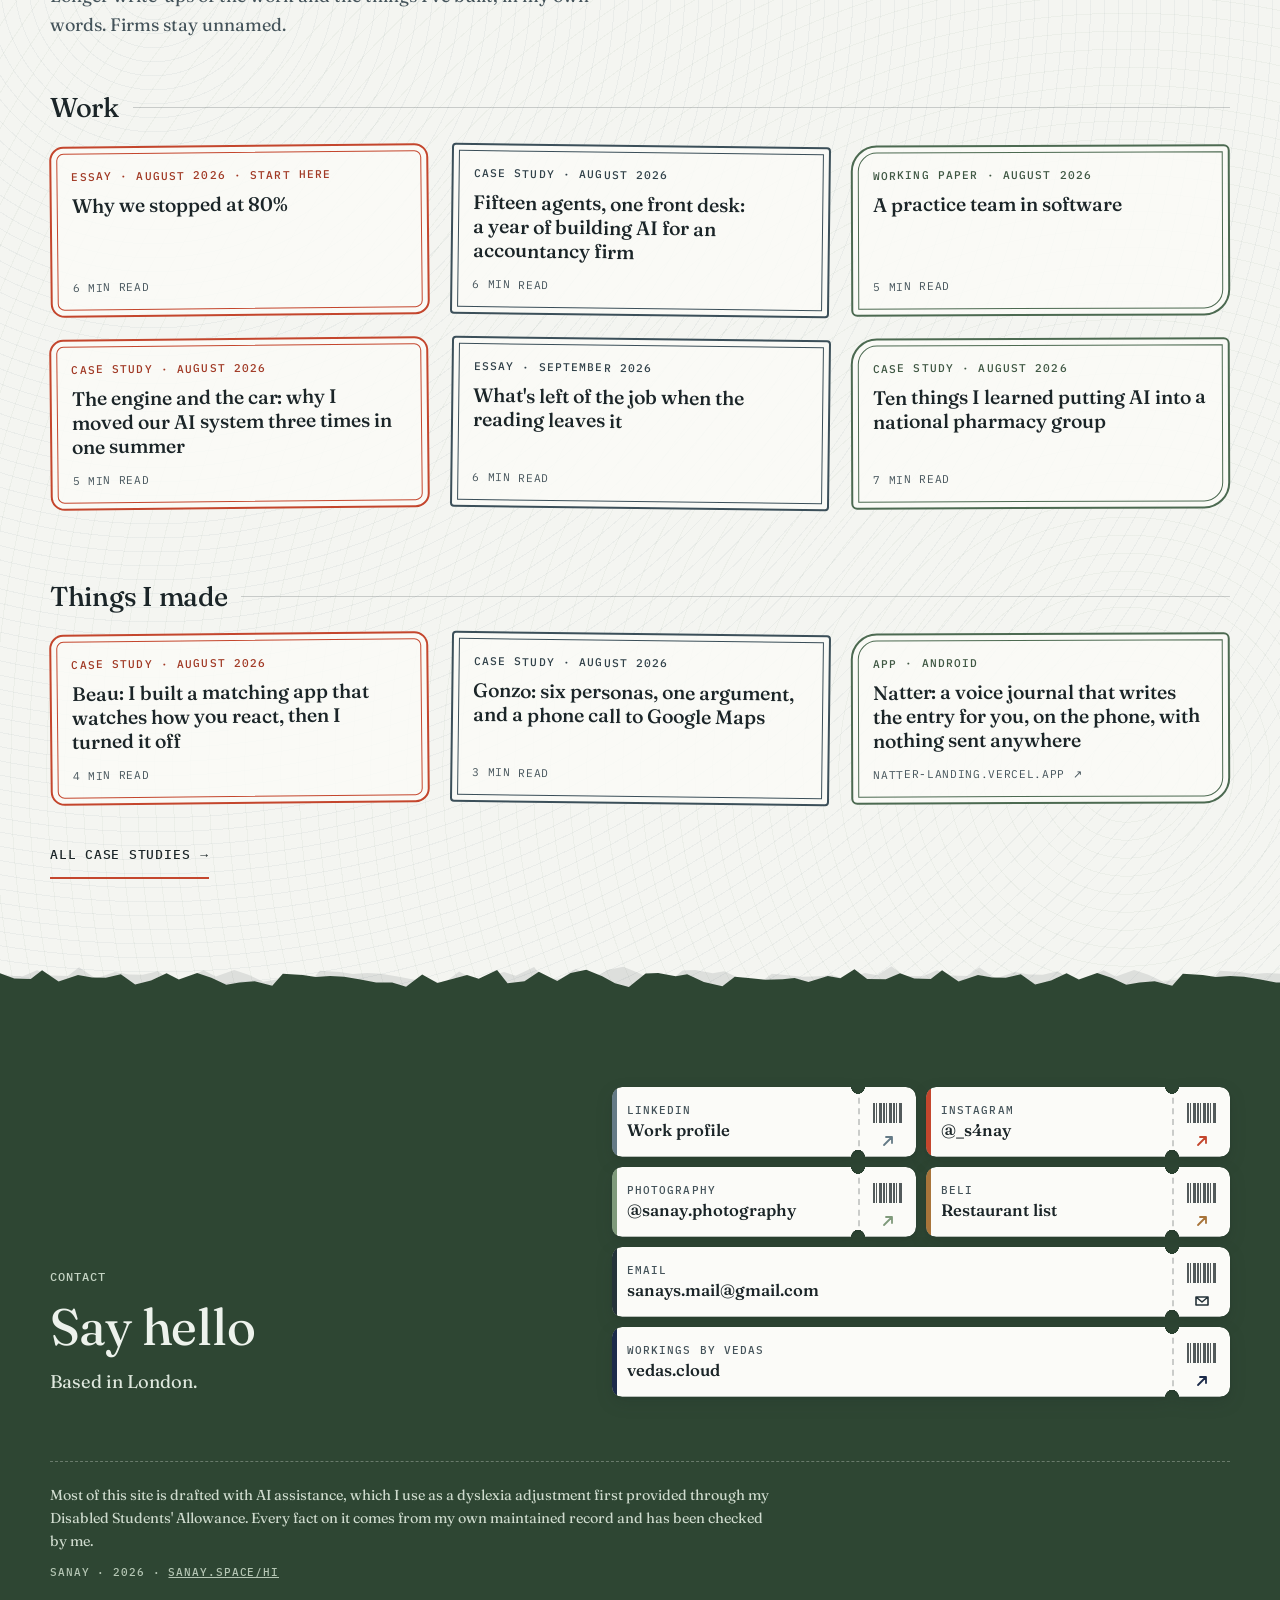
==== commit b45acb1f: "Add the Beli restaurant list to the contact passes (#2) Co-authored-by: Your Name <you@example.com> " ====
--- a/index.html
+++ b/index.html
@@ -76,12 +76,13 @@
     <div class="wrap hero__grid">
       <div class="hero__text">
         <p class="kicker">Sanay <i></i> London</p>
-        <h1>I took <a class="hl" href="flights/">43 flights in 45 weeks</a> doing street photography.</h1>
+        <h1>I took <span class="hl">43 flights in 45 weeks</span> doing street photography.</h1>
         <ul class="passes hero__passes" aria-label="Find me elsewhere">
           <li><a class="pass pass--li" href="https://www.linkedin.com/in/sanay-shah/" target="_blank" rel="me noopener"><span class="pass__paper"><span class="pass__body"><span class="pass__label">LinkedIn</span><span class="pass__dest">Work profile</span></span><span class="pass__stub" aria-hidden="true"><span class="pass__bar"></span><svg><use href="#go" /></svg></span></span></a></li>
           <li><a class="pass pass--ig" href="https://www.instagram.com/_s4nay/" target="_blank" rel="me noopener"><span class="pass__paper"><span class="pass__body"><span class="pass__label">Instagram</span><span class="pass__dest">@_s4nay</span></span><span class="pass__stub" aria-hidden="true"><span class="pass__bar"></span><svg><use href="#go" /></svg></span></span></a></li>
           <li><a class="pass pass--ph" href="https://www.instagram.com/sanay.photography/" target="_blank" rel="me noopener"><span class="pass__paper"><span class="pass__body"><span class="pass__label">Photography</span><span class="pass__dest">@sanay<wbr>.photography</span></span><span class="pass__stub" aria-hidden="true"><span class="pass__bar"></span><svg><use href="#go" /></svg></span></span></a></li>
-          <li><a class="pass pass--mail" href="mailto:sanays.mail@gmail.com"><span class="pass__paper"><span class="pass__body"><span class="pass__label">Email</span><span class="pass__dest">sanays.mail<wbr>@gmail.com</span></span><span class="pass__stub" aria-hidden="true"><span class="pass__bar"></span><svg><use href="#mail" /></svg></span></span></a></li>
+          <li><a class="pass pass--beli" href="https://beliapp.co/app/Sanyo14" target="_blank" rel="me noopener"><span class="pass__paper"><span class="pass__body"><span class="pass__label">Beli</span><span class="pass__dest">Restaurant list</span></span><span class="pass__stub" aria-hidden="true"><span class="pass__bar"></span><svg><use href="#go" /></svg></span></span></a></li>
+          <li class="passes__wide"><a class="pass pass--mail" href="mailto:sanays.mail@gmail.com"><span class="pass__paper"><span class="pass__body"><span class="pass__label">Email</span><span class="pass__dest">sanays.mail<wbr>@gmail.com</span></span><span class="pass__stub" aria-hidden="true"><span class="pass__bar"></span><svg><use href="#mail" /></svg></span></span></a></li>
           <li class="passes__wide"><a class="pass pass--vd" href="https://vedas.cloud" target="_blank" rel="noopener"><span class="pass__paper"><span class="pass__body"><span class="pass__label">Workings by Vedas</span><span class="pass__dest">vedas.cloud</span></span><span class="pass__stub" aria-hidden="true"><span class="pass__bar"></span><svg><use href="#go" /></svg></span></span></a></li>
         </ul>
         <a class="maplink" href="map/"><span class="maplink__label">The full map</span><span class="maplink__text">Every role, prize and course so far</span><span class="maplink__go" aria-hidden="true">&rarr;</span></a>
@@ -453,7 +454,8 @@
           <li><a class="pass pass--li" href="https://www.linkedin.com/in/sanay-shah/" target="_blank" rel="noopener"><span class="pass__paper"><span class="pass__body"><span class="pass__label">LinkedIn</span><span class="pass__dest">Work profile</span></span><span class="pass__stub" aria-hidden="true"><span class="pass__bar"></span><svg><use href="#go" /></svg></span></span></a></li>
           <li><a class="pass pass--ig" href="https://www.instagram.com/_s4nay/" target="_blank" rel="noopener"><span class="pass__paper"><span class="pass__body"><span class="pass__label">Instagram</span><span class="pass__dest">@_s4nay</span></span><span class="pass__stub" aria-hidden="true"><span class="pass__bar"></span><svg><use href="#go" /></svg></span></span></a></li>
           <li><a class="pass pass--ph" href="https://www.instagram.com/sanay.photography/" target="_blank" rel="noopener"><span class="pass__paper"><span class="pass__body"><span class="pass__label">Photography</span><span class="pass__dest">@sanay<wbr>.photography</span></span><span class="pass__stub" aria-hidden="true"><span class="pass__bar"></span><svg><use href="#go" /></svg></span></span></a></li>
-          <li><a class="pass pass--mail" href="mailto:sanays.mail@gmail.com"><span class="pass__paper"><span class="pass__body"><span class="pass__label">Email</span><span class="pass__dest">sanays.mail<wbr>@gmail.com</span></span><span class="pass__stub" aria-hidden="true"><span class="pass__bar"></span><svg><use href="#mail" /></svg></span></span></a></li>
+          <li><a class="pass pass--beli" href="https://beliapp.co/app/Sanyo14" target="_blank" rel="noopener"><span class="pass__paper"><span class="pass__body"><span class="pass__label">Beli</span><span class="pass__dest">Restaurant list</span></span><span class="pass__stub" aria-hidden="true"><span class="pass__bar"></span><svg><use href="#go" /></svg></span></span></a></li>
+          <li class="passes__wide"><a class="pass pass--mail" href="mailto:sanays.mail@gmail.com"><span class="pass__paper"><span class="pass__body"><span class="pass__label">Email</span><span class="pass__dest">sanays.mail<wbr>@gmail.com</span></span><span class="pass__stub" aria-hidden="true"><span class="pass__bar"></span><svg><use href="#mail" /></svg></span></span></a></li>
           <li class="passes__wide"><a class="pass pass--vd" href="https://vedas.cloud" target="_blank" rel="noopener"><span class="pass__paper"><span class="pass__body"><span class="pass__label">Workings by Vedas</span><span class="pass__dest">vedas.cloud</span></span><span class="pass__stub" aria-hidden="true"><span class="pass__bar"></span><svg><use href="#go" /></svg></span></span></a></li>
         </ul>
       </div>
--- a/assets/css/site.css
+++ b/assets/css/site.css
@@ -332,21 +332,6 @@
   transform: rotate(-1deg);
   clip-path: polygon(0 8%, 3% 0, 30% 6%, 62% 0, 100% 5%, 99% 92%, 70% 100%, 40% 94%, 2% 100%);
 }
-/* On the main page it opens the flight log: a dashed ink rule says it's a link. */
-a.hl { color: inherit; text-decoration: none; }
-a.hl::after {
-  content: "";
-  position: absolute;
-  left: .02em; right: 0;
-  bottom: -.04em;
-  border-bottom: 2px dashed var(--ver);
-  opacity: .7;
-  transition: opacity .25s var(--ease);
-}
-a.hl::before { transition: transform .35s var(--ease), box-shadow .35s var(--ease); }
-a.hl:hover::before { transform: rotate(-1.6deg) translateY(-2px); box-shadow: var(--shadow-2); }
-a.hl:hover::after { opacity: 1; }
-a.hl:focus-visible { outline: 3px solid var(--ver); outline-offset: 4px; border-radius: 2px; }
 
 .hero__sub {
   margin: 18px 0 0;
@@ -613,6 +598,7 @@
 .pass--ig { --c: var(--ver); }
 .pass--ph { --c: var(--sage-3); }
 .pass--mail { --c: var(--slate-4); }
+.pass--beli { --c: #a8743a; }
 .pass--vd { --c: #1c2b4a; }
 .passes .passes__wide { grid-column: 1 / -1; }
 
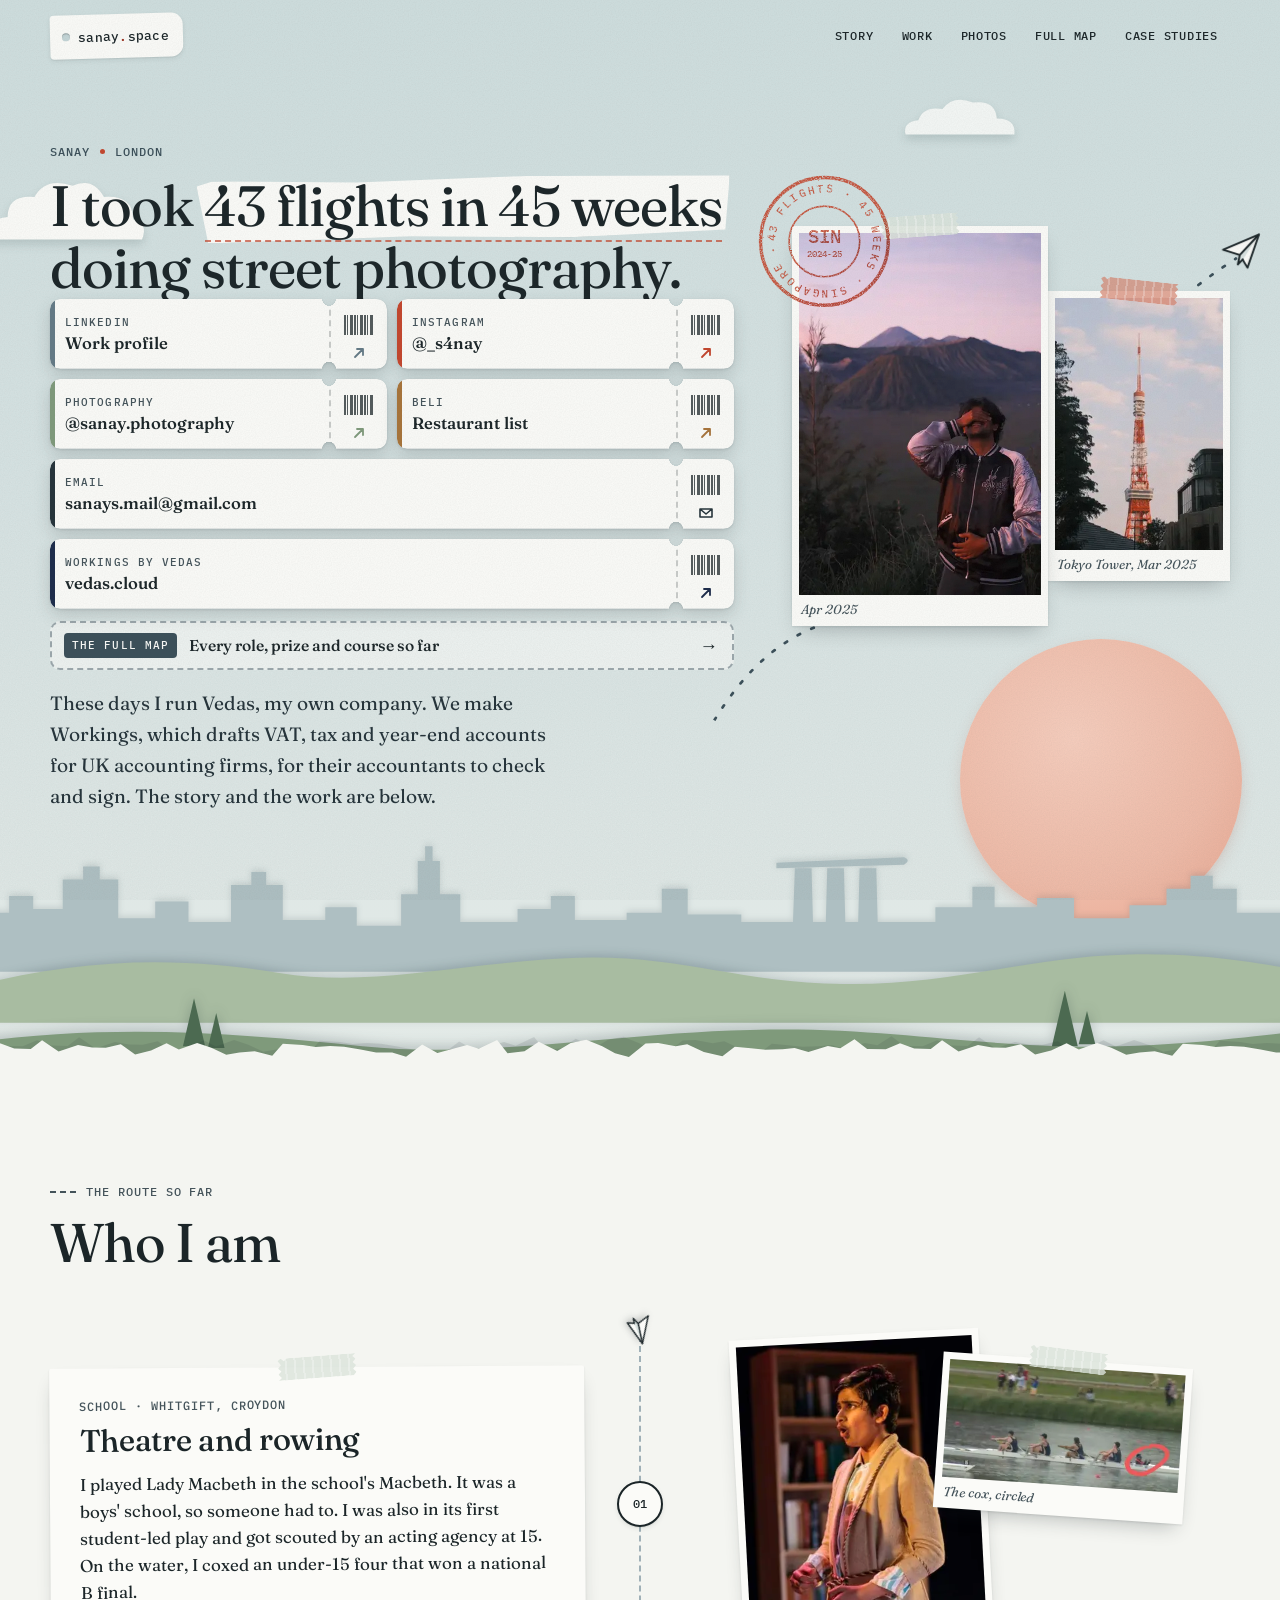
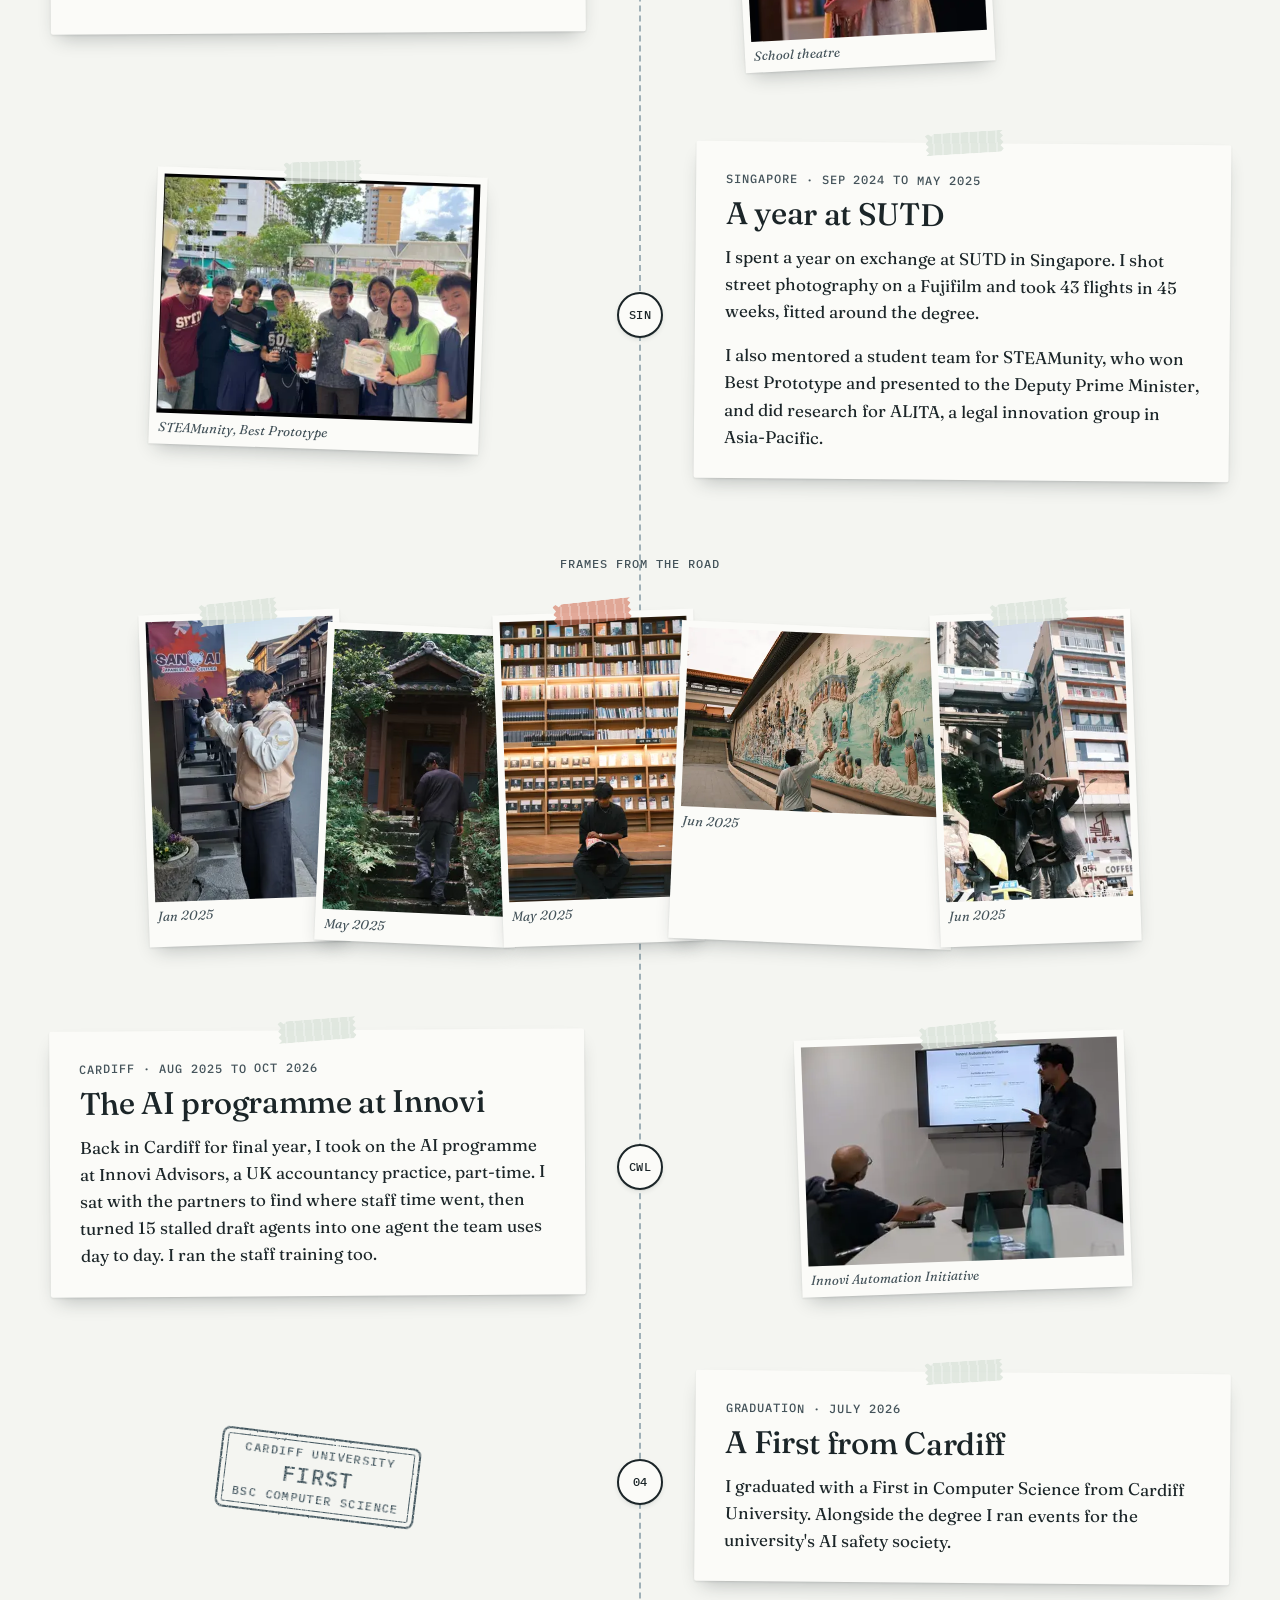
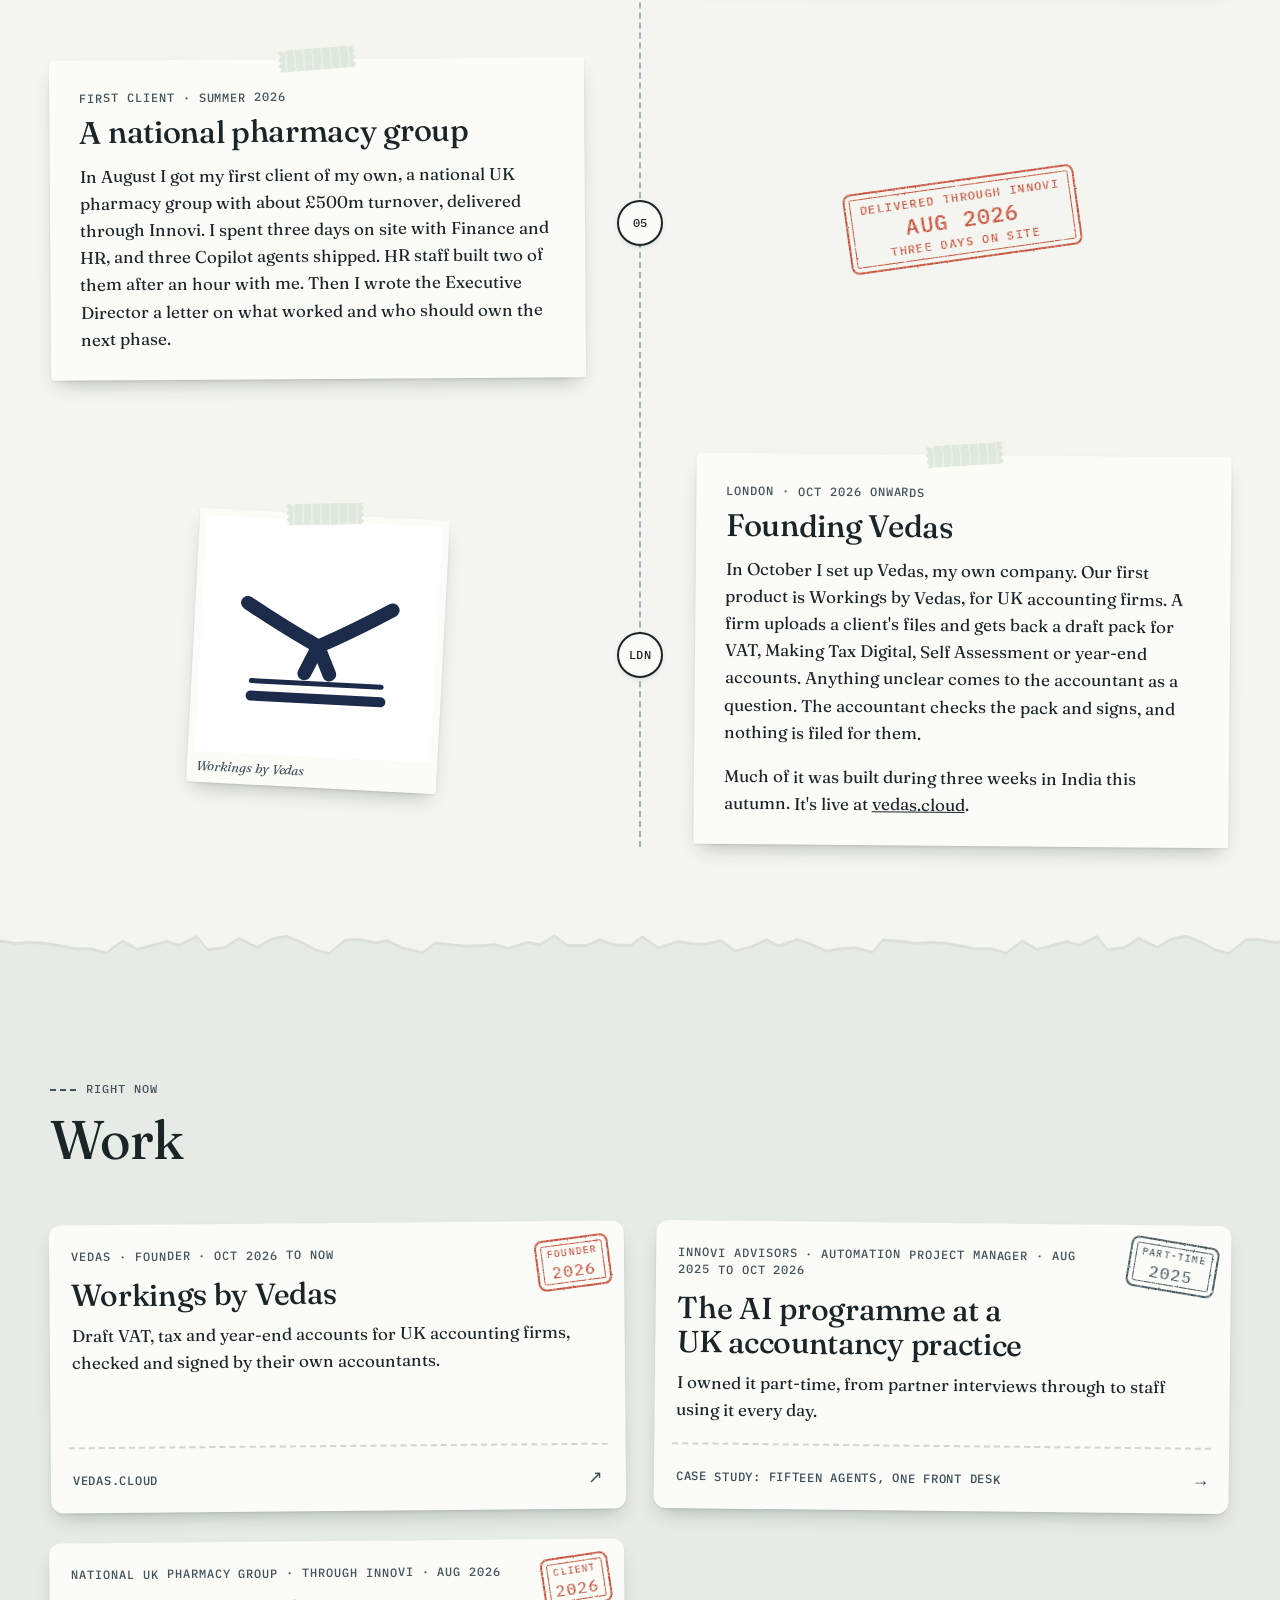
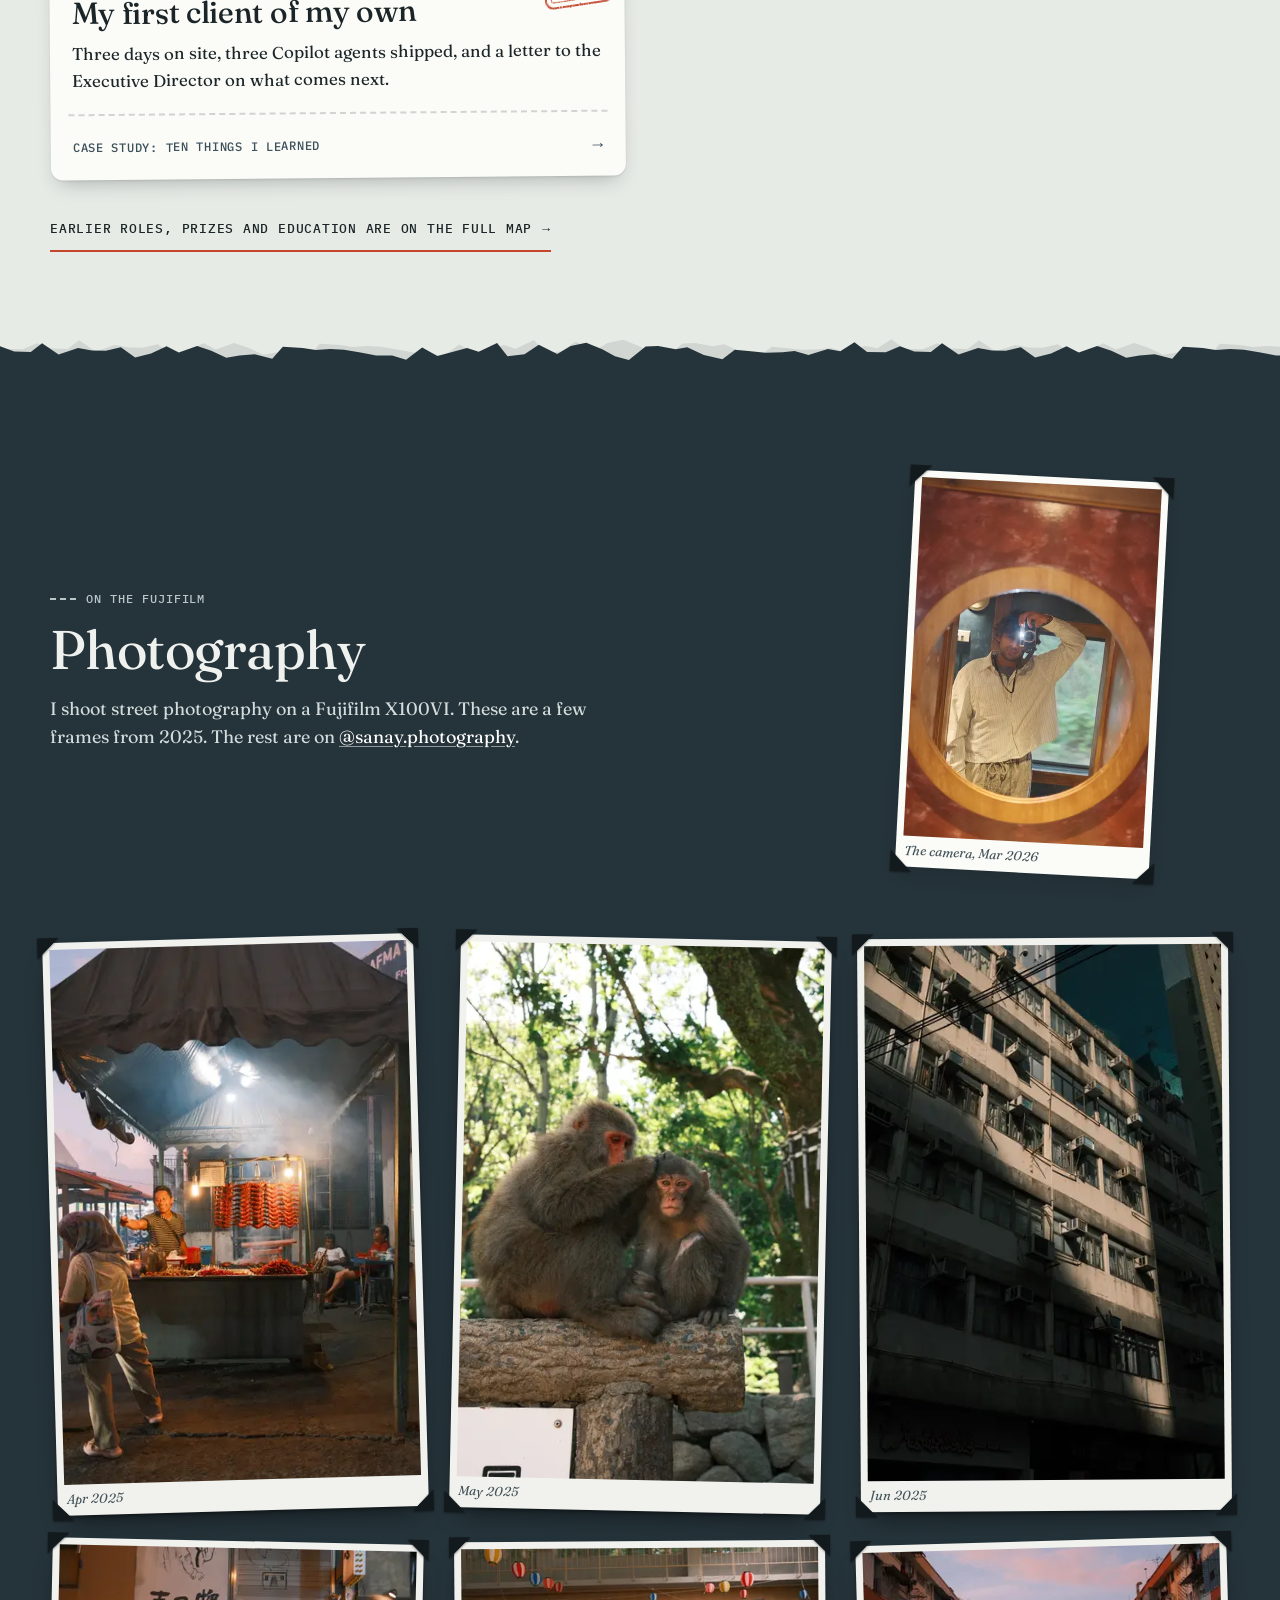
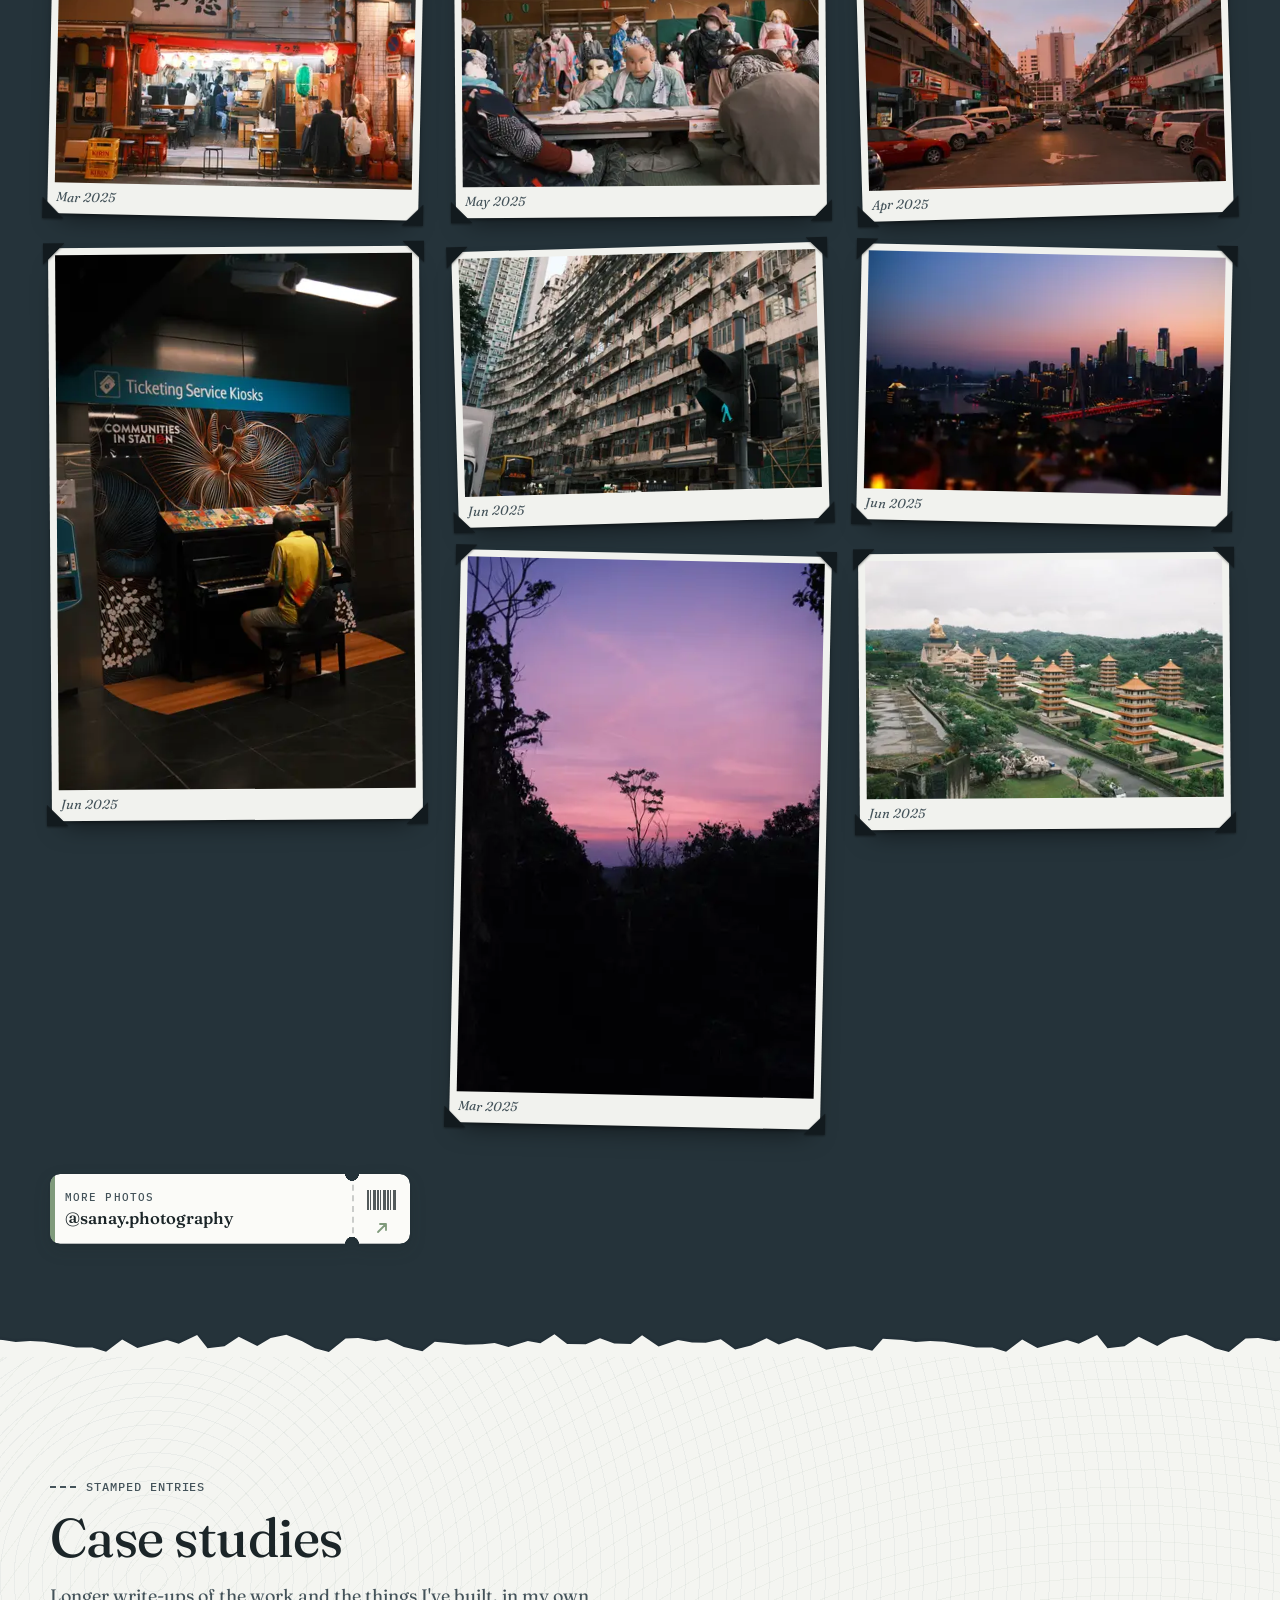
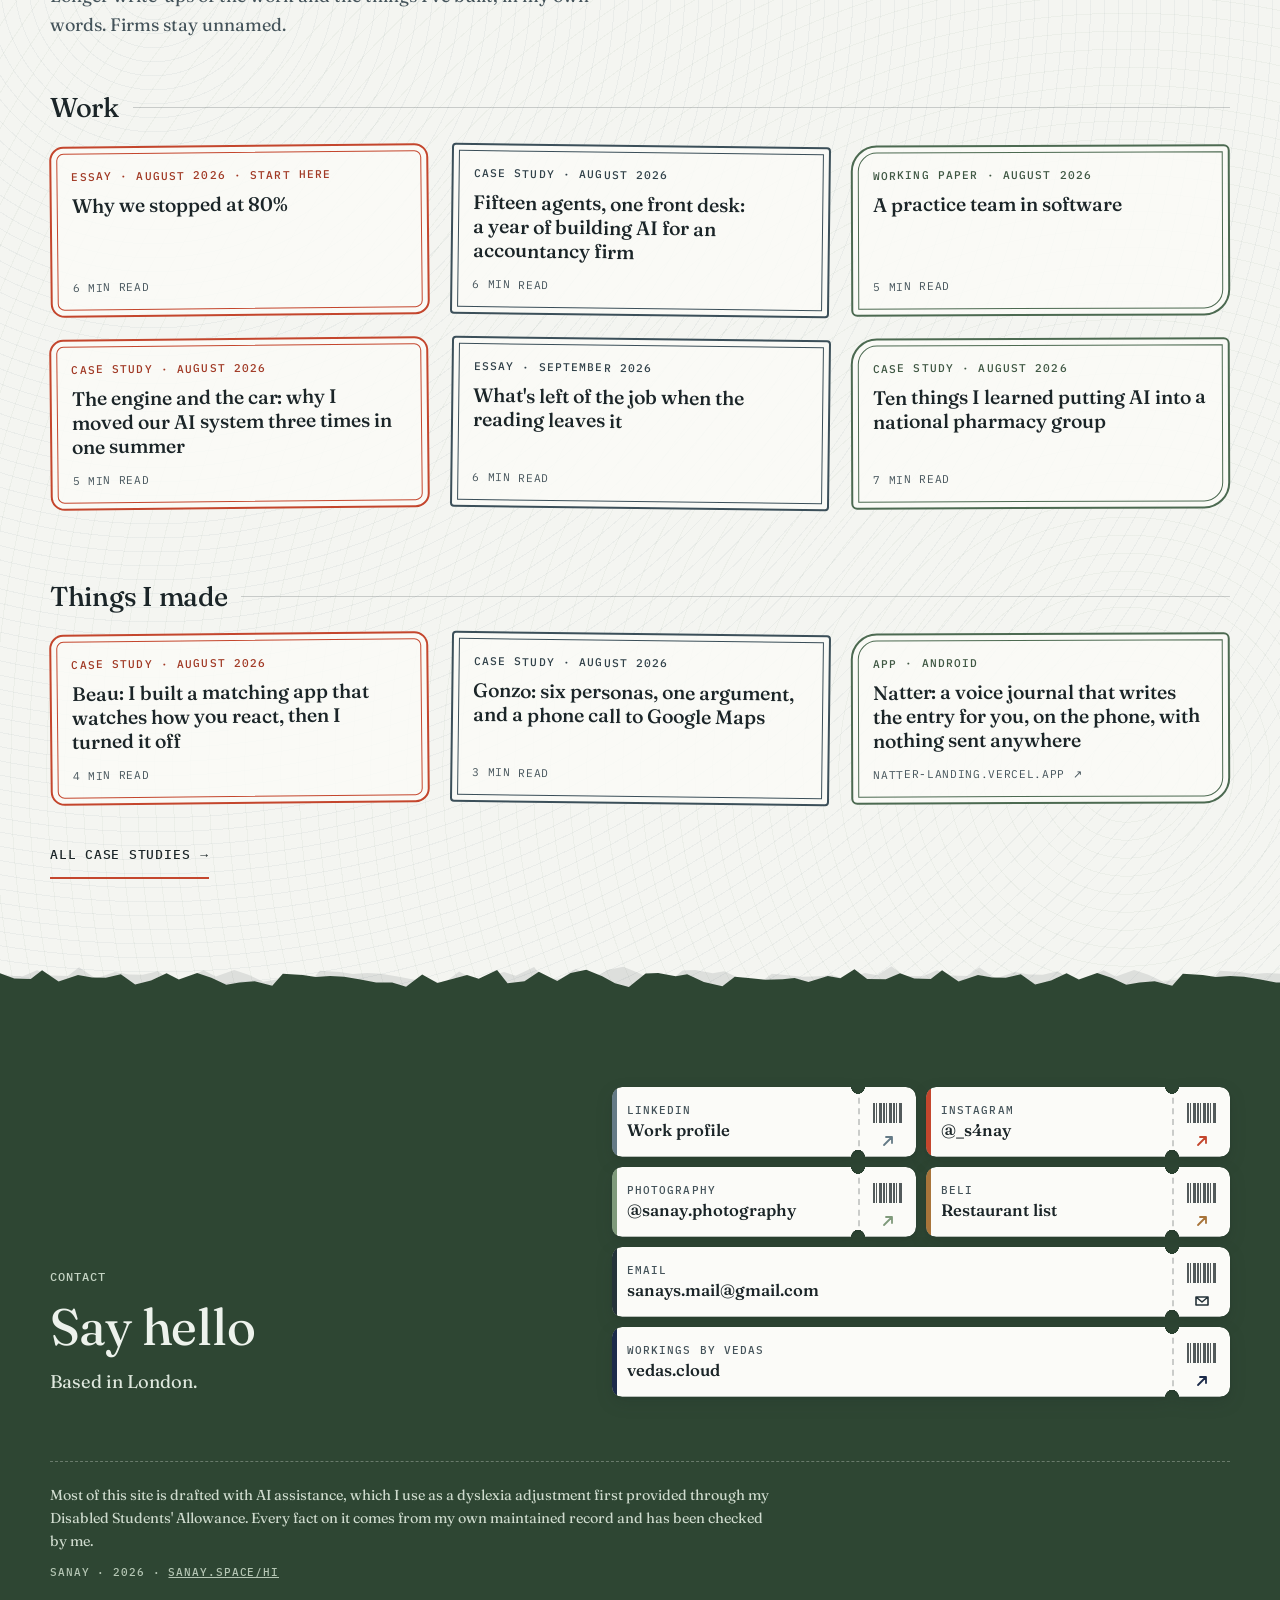
==== commit f0ef5e60: "Merge main into claude/flight-map" ====
--- a/index.html
+++ b/index.html
@@ -76,7 +76,7 @@
     <div class="wrap hero__grid">
       <div class="hero__text">
         <p class="kicker">Sanay <i></i> London</p>
-        <h1>I took <span class="hl">43 flights in 45 weeks</span> doing street photography.</h1>
+        <h1>I took <a class="hl" href="flights/">43 flights in 45 weeks</a> doing street photography.</h1>
         <ul class="passes hero__passes" aria-label="Find me elsewhere">
           <li><a class="pass pass--li" href="https://www.linkedin.com/in/sanay-shah/" target="_blank" rel="me noopener"><span class="pass__paper"><span class="pass__body"><span class="pass__label">LinkedIn</span><span class="pass__dest">Work profile</span></span><span class="pass__stub" aria-hidden="true"><span class="pass__bar"></span><svg><use href="#go" /></svg></span></span></a></li>
           <li><a class="pass pass--ig" href="https://www.instagram.com/_s4nay/" target="_blank" rel="me noopener"><span class="pass__paper"><span class="pass__body"><span class="pass__label">Instagram</span><span class="pass__dest">@_s4nay</span></span><span class="pass__stub" aria-hidden="true"><span class="pass__bar"></span><svg><use href="#go" /></svg></span></span></a></li>
--- a/assets/css/site.css
+++ b/assets/css/site.css
@@ -332,6 +332,21 @@
   transform: rotate(-1deg);
   clip-path: polygon(0 8%, 3% 0, 30% 6%, 62% 0, 100% 5%, 99% 92%, 70% 100%, 40% 94%, 2% 100%);
 }
+/* On the main page it opens the flight log: a dashed ink rule says it's a link. */
+a.hl { color: inherit; text-decoration: none; }
+a.hl::after {
+  content: "";
+  position: absolute;
+  left: .02em; right: 0;
+  bottom: -.04em;
+  border-bottom: 2px dashed var(--ver);
+  opacity: .7;
+  transition: opacity .25s var(--ease);
+}
+a.hl::before { transition: transform .35s var(--ease), box-shadow .35s var(--ease); }
+a.hl:hover::before { transform: rotate(-1.6deg) translateY(-2px); box-shadow: var(--shadow-2); }
+a.hl:hover::after { opacity: 1; }
+a.hl:focus-visible { outline: 3px solid var(--ver); outline-offset: 4px; border-radius: 2px; }
 
 .hero__sub {
   margin: 18px 0 0;
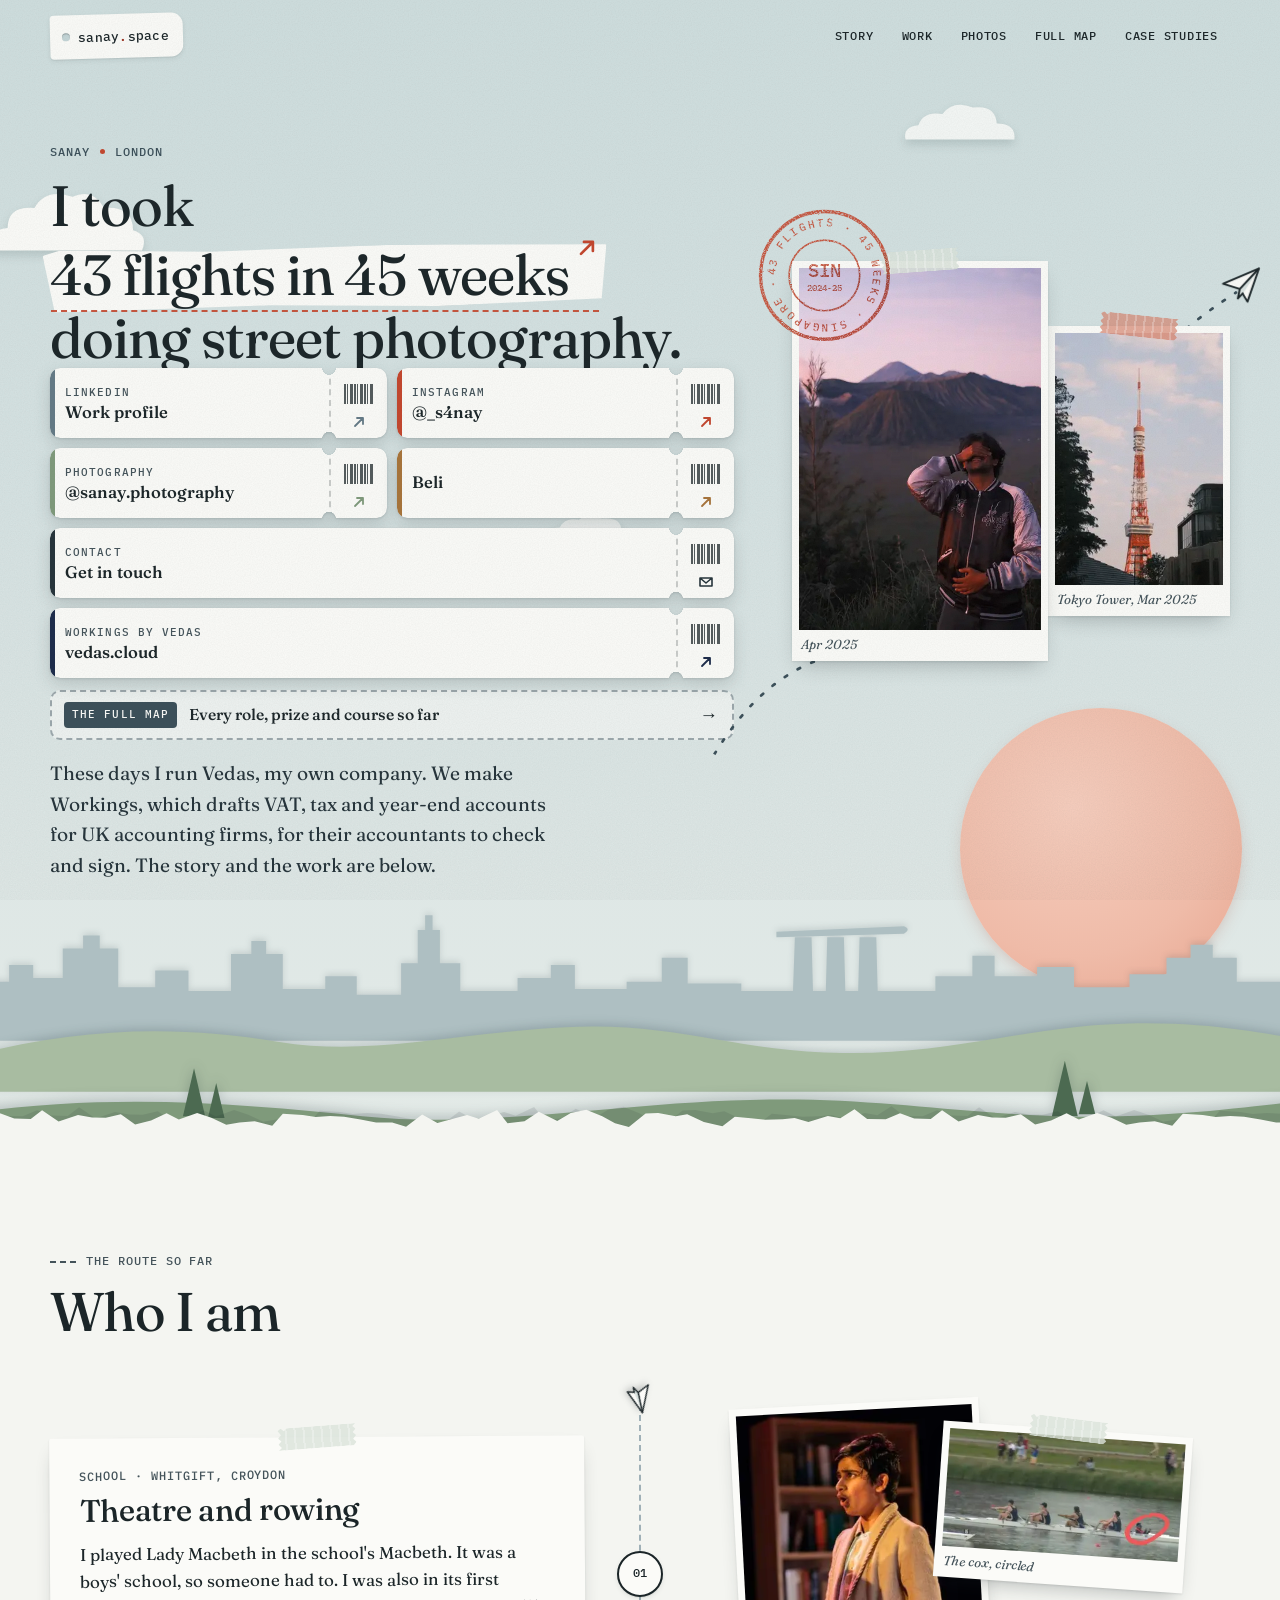
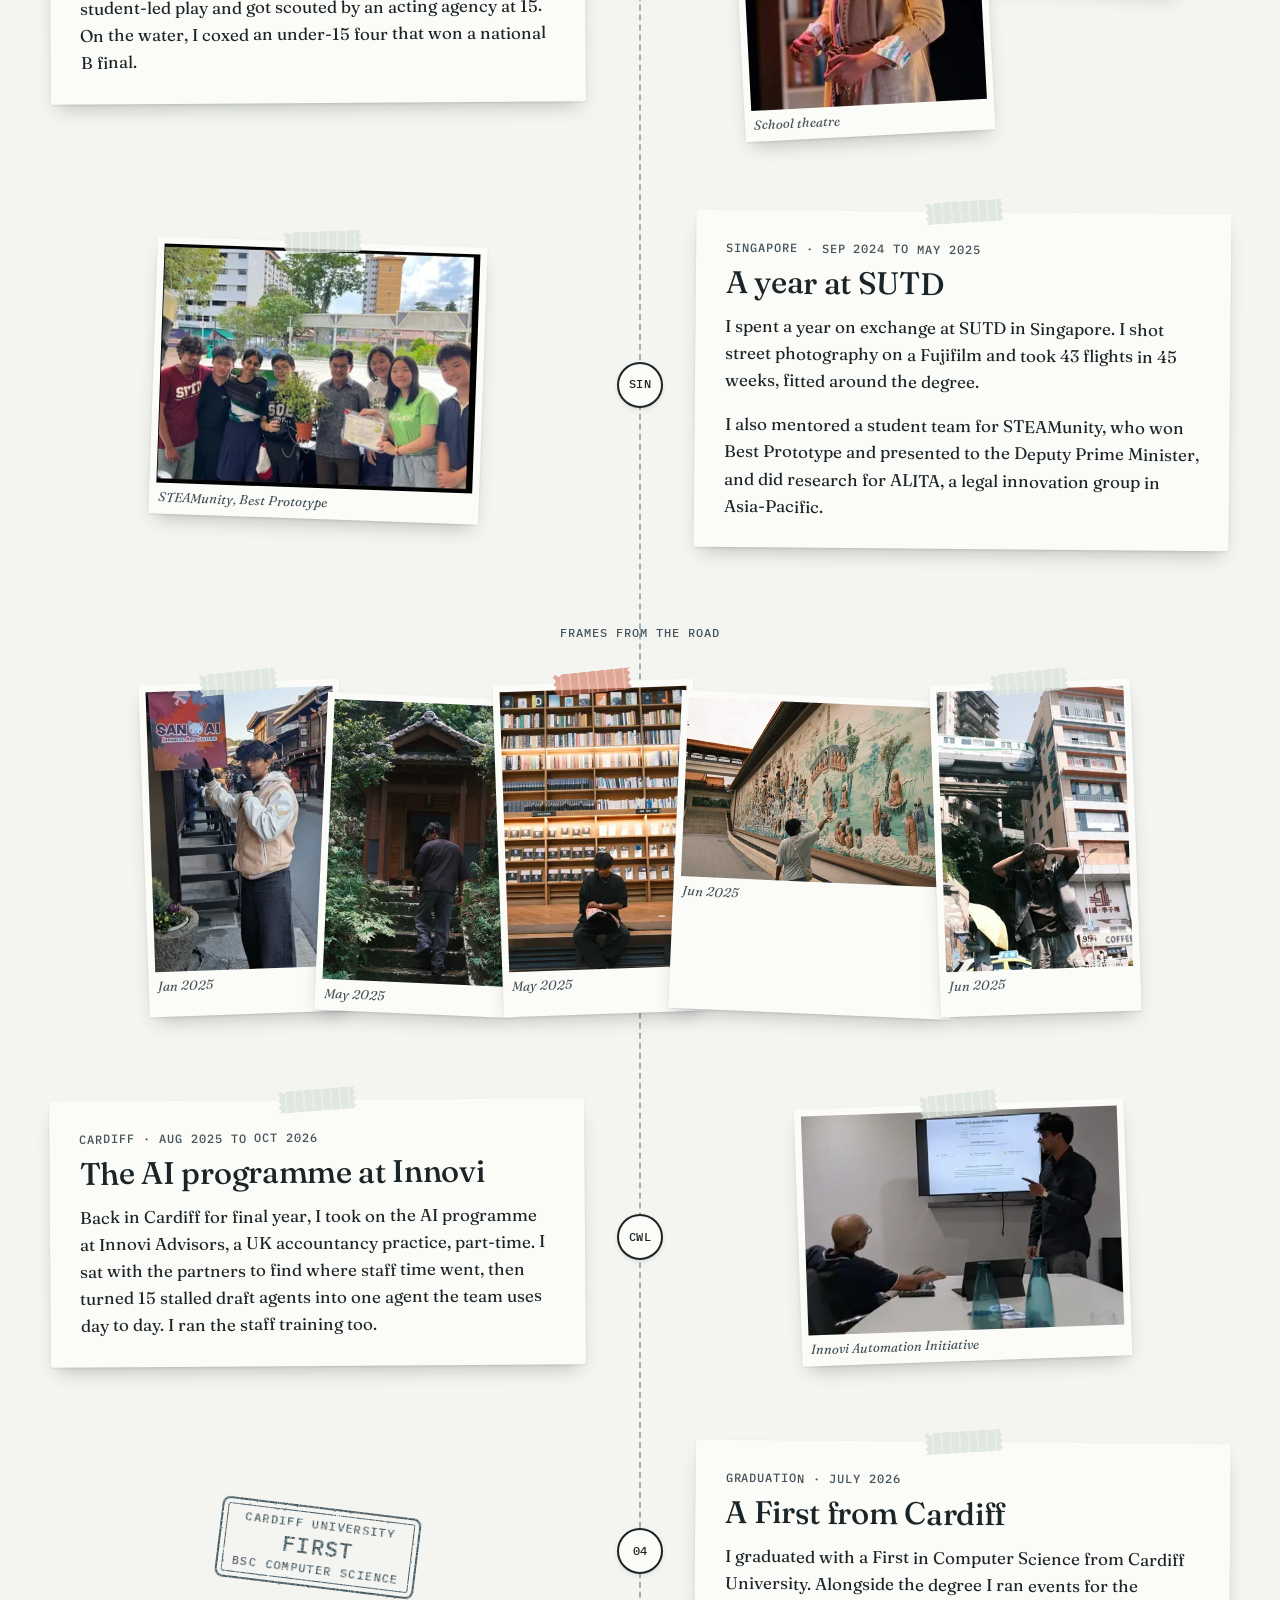
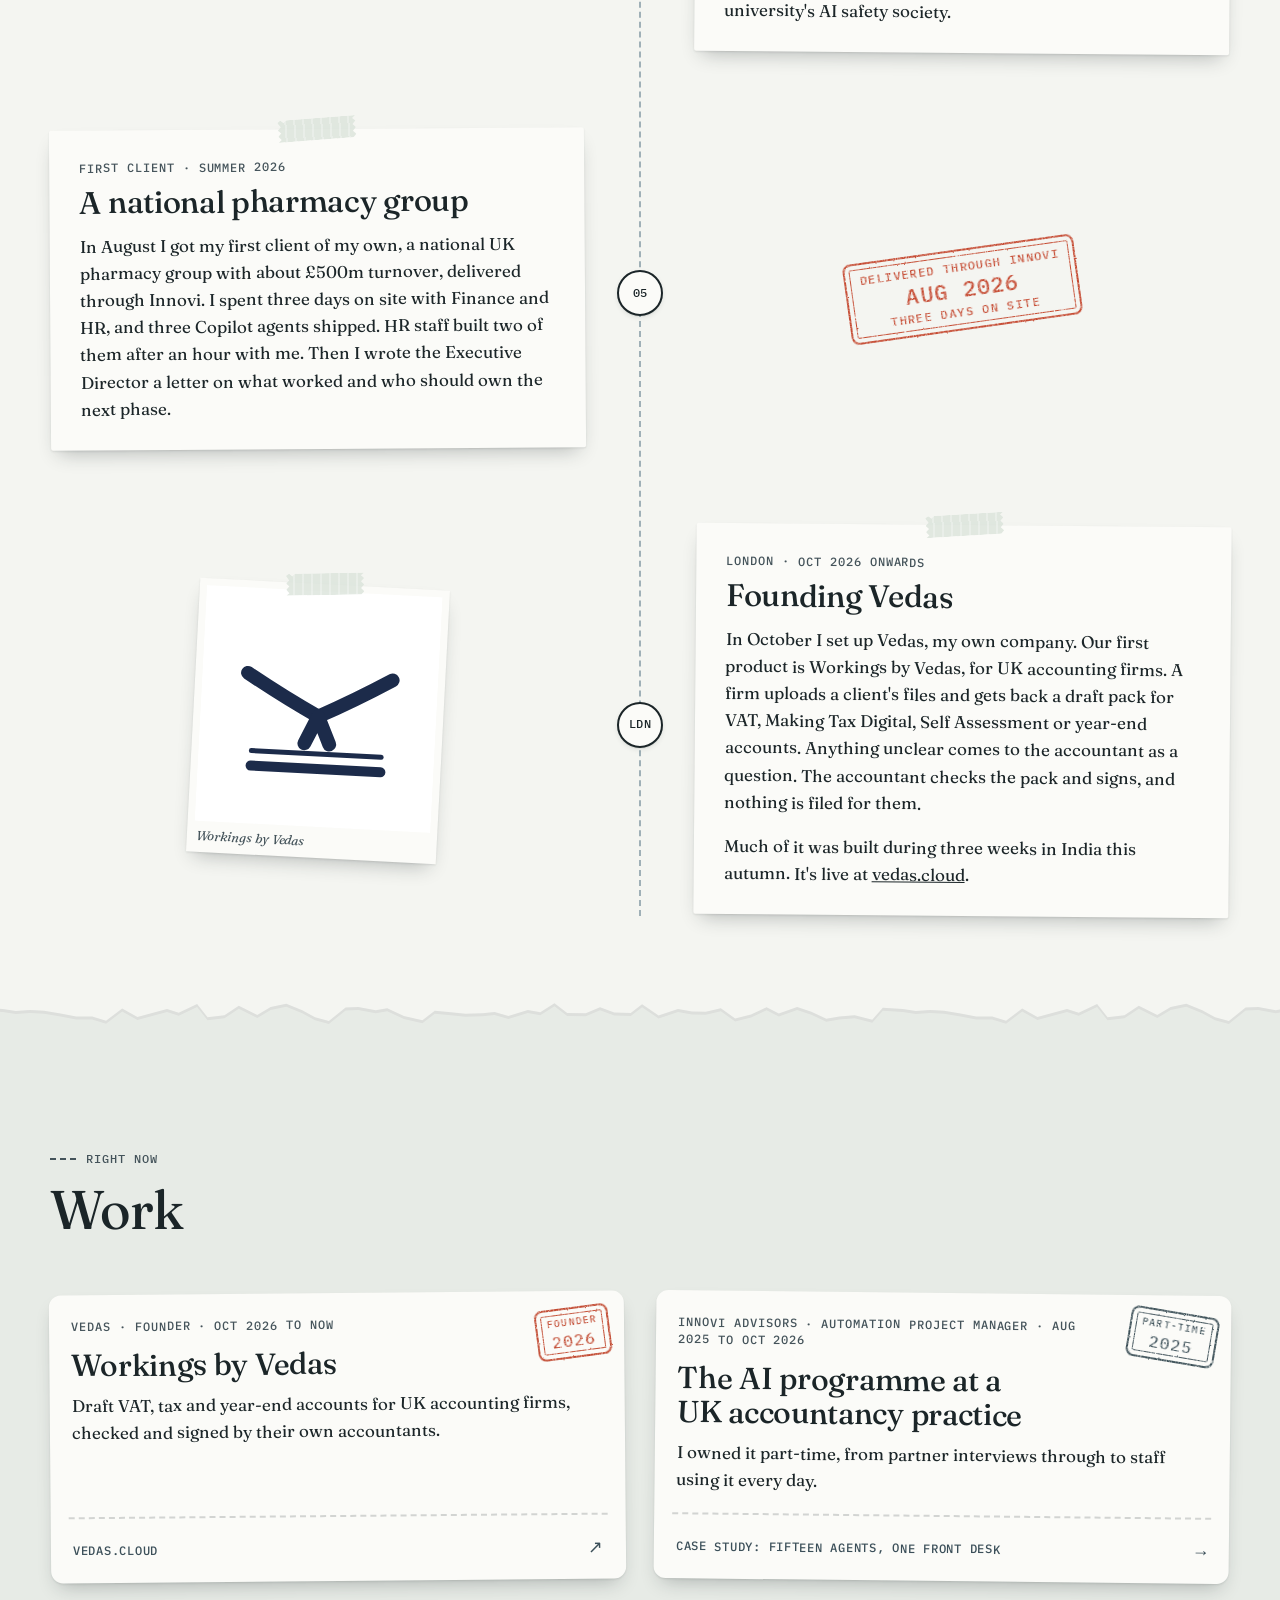
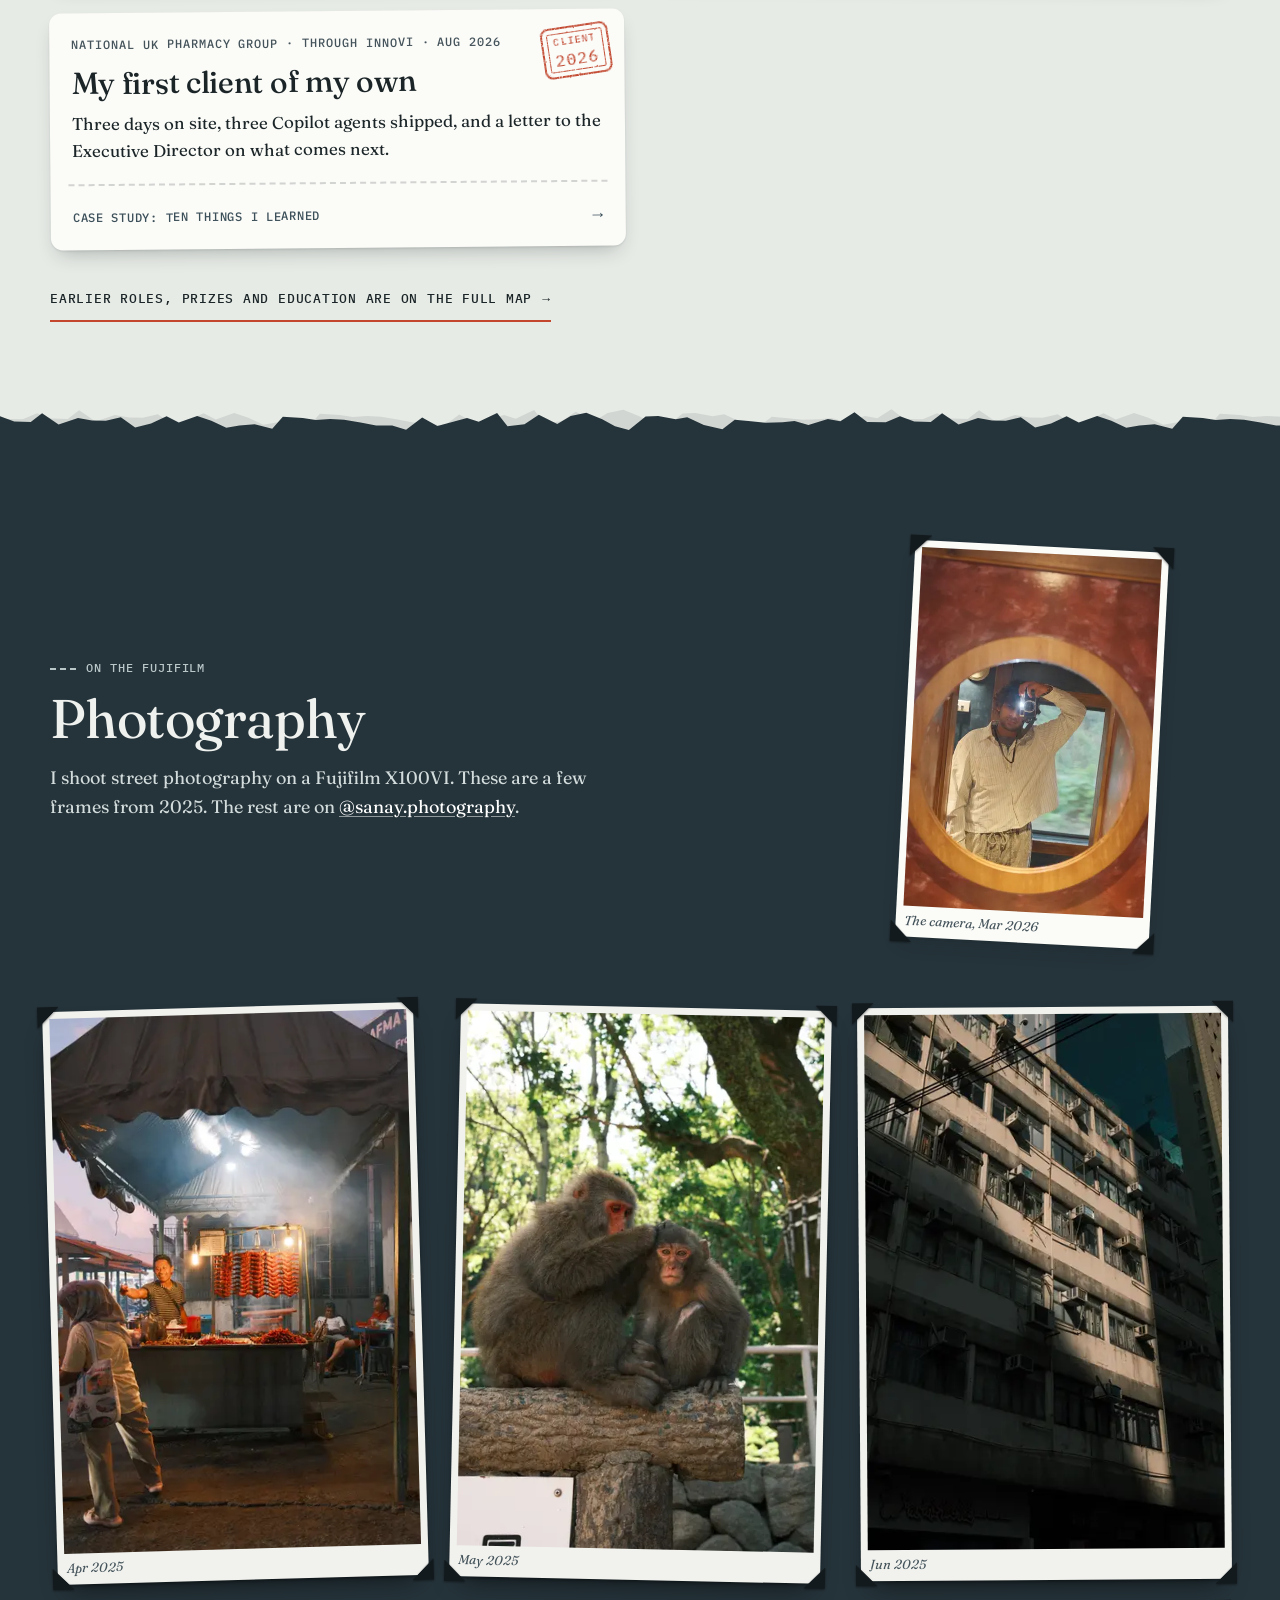
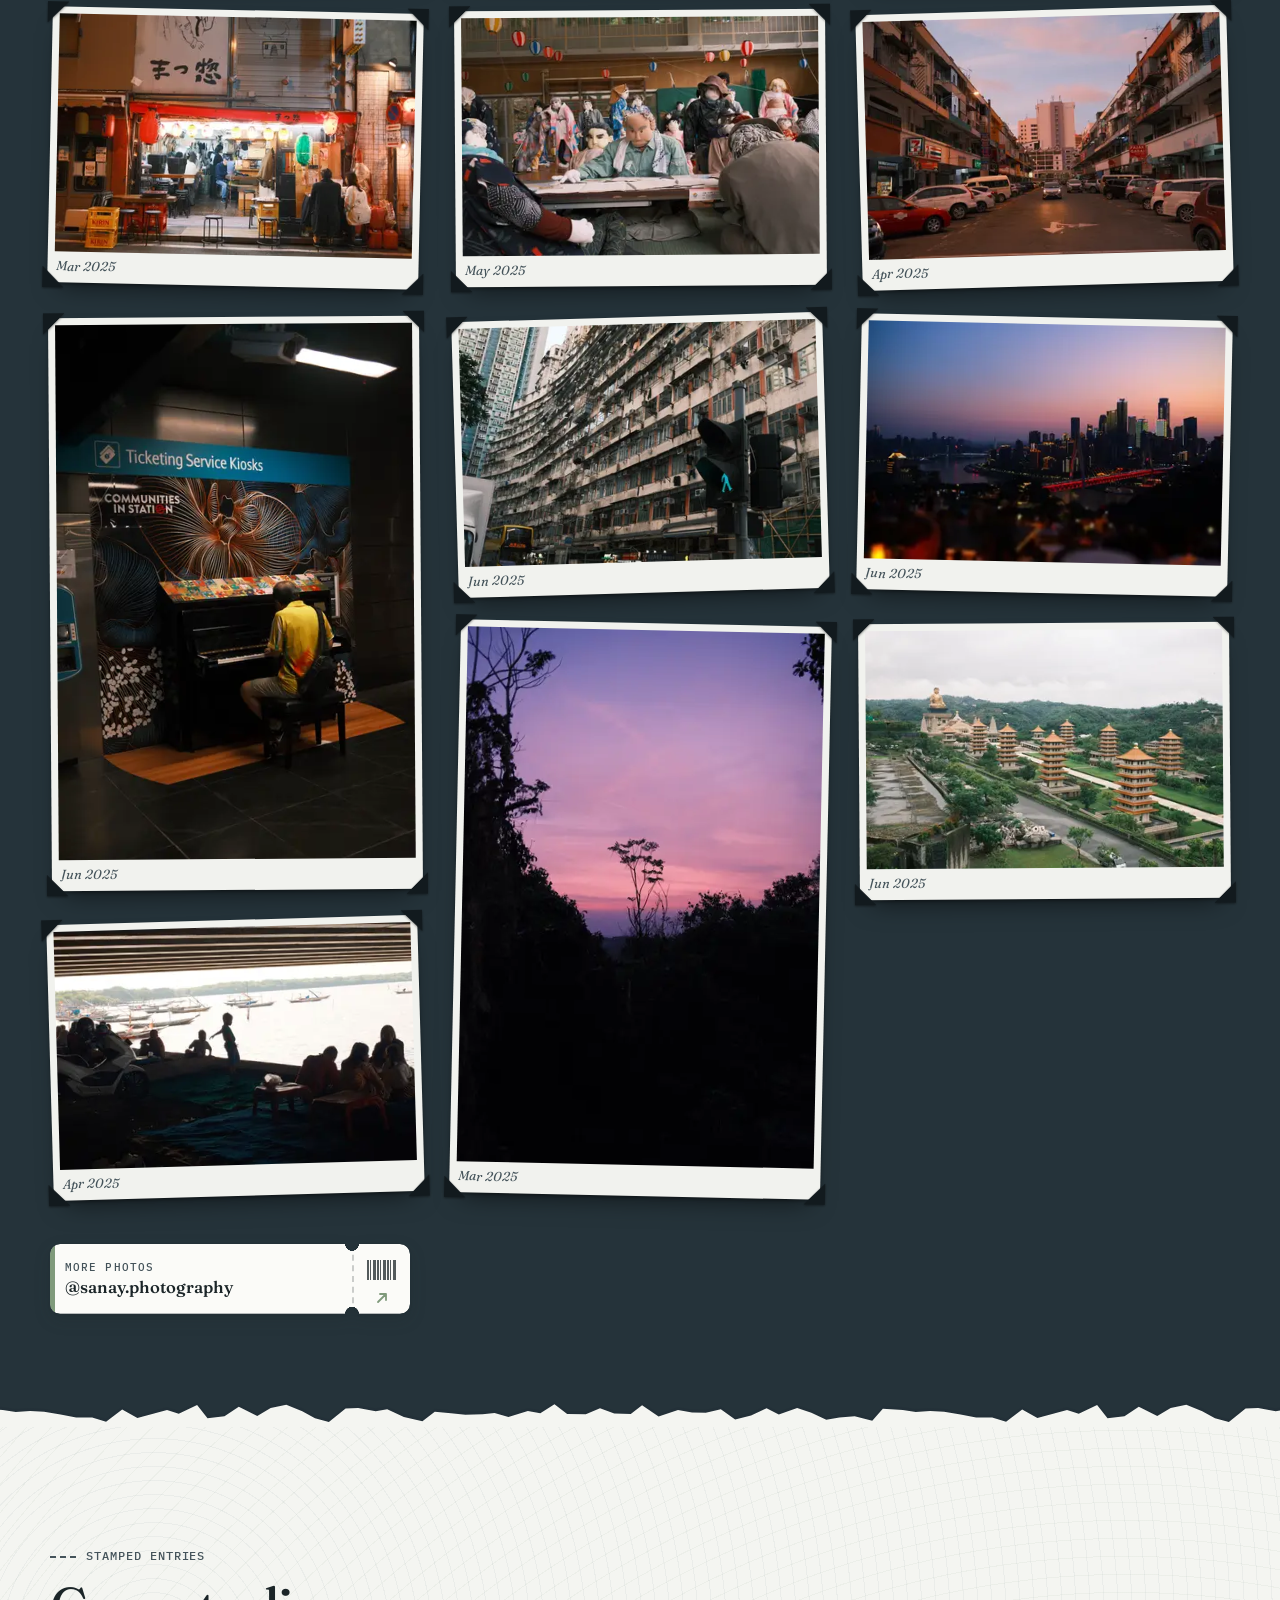
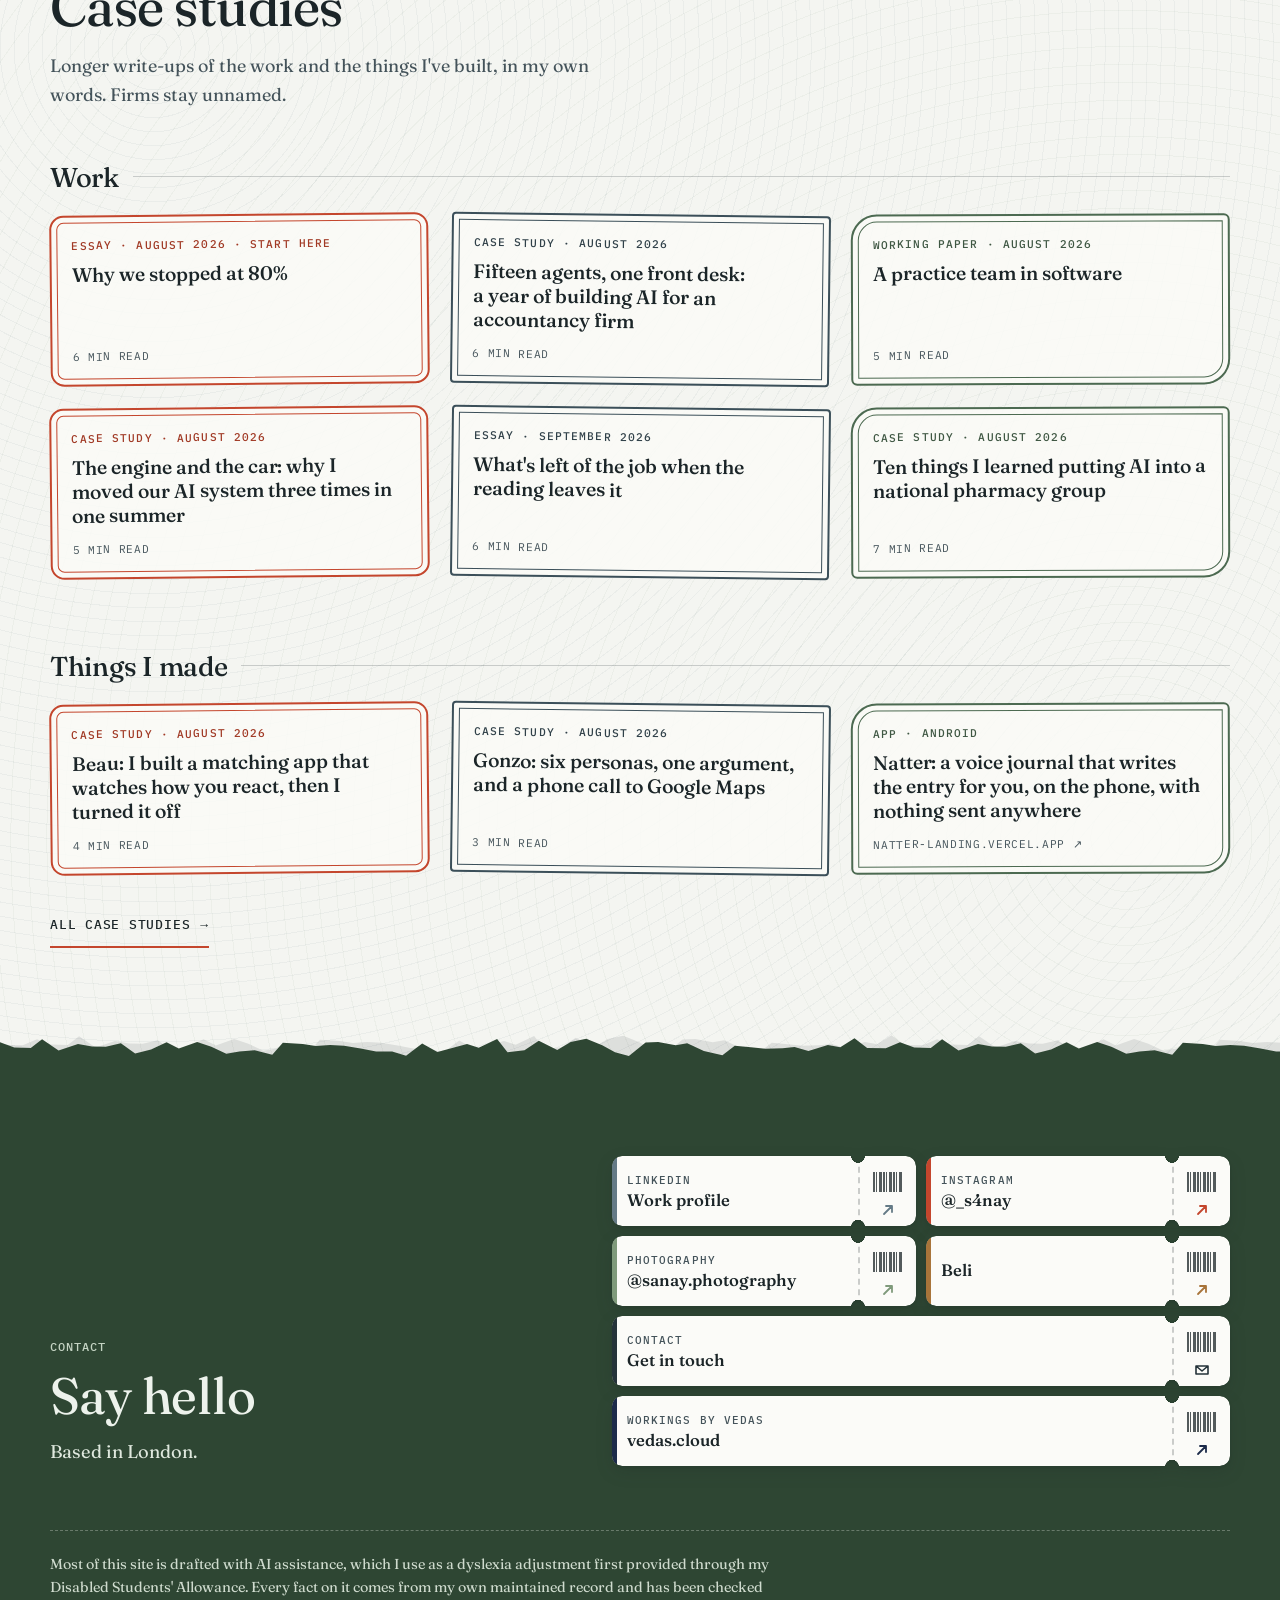
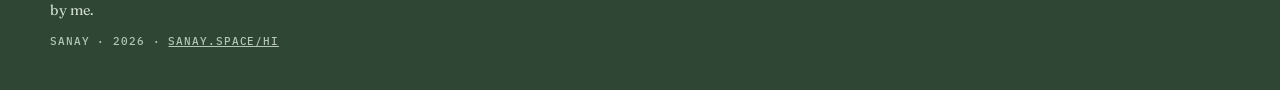
==== commit d598cc34: "Point the flights line out, shorten Beli, swap email for a contact form - The 43 flights line gets a" ====
--- a/index.html
+++ b/index.html
@@ -76,13 +76,13 @@
     <div class="wrap hero__grid">
       <div class="hero__text">
         <p class="kicker">Sanay <i></i> London</p>
-        <h1>I took <a class="hl" href="flights/">43 flights in 45 weeks</a> doing street photography.</h1>
+        <h1>I took <a class="hl" href="flights/">43 flights in 45 weeks<svg class="hl__go" aria-hidden="true"><use href="#go" /></svg></a> doing street photography.</h1>
         <ul class="passes hero__passes" aria-label="Find me elsewhere">
           <li><a class="pass pass--li" href="https://www.linkedin.com/in/sanay-shah/" target="_blank" rel="me noopener"><span class="pass__paper"><span class="pass__body"><span class="pass__label">LinkedIn</span><span class="pass__dest">Work profile</span></span><span class="pass__stub" aria-hidden="true"><span class="pass__bar"></span><svg><use href="#go" /></svg></span></span></a></li>
           <li><a class="pass pass--ig" href="https://www.instagram.com/_s4nay/" target="_blank" rel="me noopener"><span class="pass__paper"><span class="pass__body"><span class="pass__label">Instagram</span><span class="pass__dest">@_s4nay</span></span><span class="pass__stub" aria-hidden="true"><span class="pass__bar"></span><svg><use href="#go" /></svg></span></span></a></li>
           <li><a class="pass pass--ph" href="https://www.instagram.com/sanay.photography/" target="_blank" rel="me noopener"><span class="pass__paper"><span class="pass__body"><span class="pass__label">Photography</span><span class="pass__dest">@sanay<wbr>.photography</span></span><span class="pass__stub" aria-hidden="true"><span class="pass__bar"></span><svg><use href="#go" /></svg></span></span></a></li>
-          <li><a class="pass pass--beli" href="https://beliapp.co/app/Sanyo14" target="_blank" rel="me noopener"><span class="pass__paper"><span class="pass__body"><span class="pass__label">Beli</span><span class="pass__dest">Restaurant list</span></span><span class="pass__stub" aria-hidden="true"><span class="pass__bar"></span><svg><use href="#go" /></svg></span></span></a></li>
-          <li class="passes__wide"><a class="pass pass--mail" href="mailto:sanays.mail@gmail.com"><span class="pass__paper"><span class="pass__body"><span class="pass__label">Email</span><span class="pass__dest">sanays.mail<wbr>@gmail.com</span></span><span class="pass__stub" aria-hidden="true"><span class="pass__bar"></span><svg><use href="#mail" /></svg></span></span></a></li>
+          <li><a class="pass pass--beli" href="https://beliapp.co/app/Sanyo14" target="_blank" rel="me noopener"><span class="pass__paper"><span class="pass__body"><span class="pass__dest">Beli</span></span><span class="pass__stub" aria-hidden="true"><span class="pass__bar"></span><svg><use href="#go" /></svg></span></span></a></li>
+          <li class="passes__wide"><a class="pass pass--mail" href="https://tally.so/r/GeeyVk" target="_blank" rel="noopener"><span class="pass__paper"><span class="pass__body"><span class="pass__label">Contact</span><span class="pass__dest">Get in touch</span></span><span class="pass__stub" aria-hidden="true"><span class="pass__bar"></span><svg><use href="#mail" /></svg></span></span></a></li>
           <li class="passes__wide"><a class="pass pass--vd" href="https://vedas.cloud" target="_blank" rel="noopener"><span class="pass__paper"><span class="pass__body"><span class="pass__label">Workings by Vedas</span><span class="pass__dest">vedas.cloud</span></span><span class="pass__stub" aria-hidden="true"><span class="pass__bar"></span><svg><use href="#go" /></svg></span></span></a></li>
         </ul>
         <a class="maplink" href="map/"><span class="maplink__label">The full map</span><span class="maplink__text">Every role, prize and course so far</span><span class="maplink__go" aria-hidden="true">&rarr;</span></a>
@@ -454,8 +454,8 @@
           <li><a class="pass pass--li" href="https://www.linkedin.com/in/sanay-shah/" target="_blank" rel="noopener"><span class="pass__paper"><span class="pass__body"><span class="pass__label">LinkedIn</span><span class="pass__dest">Work profile</span></span><span class="pass__stub" aria-hidden="true"><span class="pass__bar"></span><svg><use href="#go" /></svg></span></span></a></li>
           <li><a class="pass pass--ig" href="https://www.instagram.com/_s4nay/" target="_blank" rel="noopener"><span class="pass__paper"><span class="pass__body"><span class="pass__label">Instagram</span><span class="pass__dest">@_s4nay</span></span><span class="pass__stub" aria-hidden="true"><span class="pass__bar"></span><svg><use href="#go" /></svg></span></span></a></li>
           <li><a class="pass pass--ph" href="https://www.instagram.com/sanay.photography/" target="_blank" rel="noopener"><span class="pass__paper"><span class="pass__body"><span class="pass__label">Photography</span><span class="pass__dest">@sanay<wbr>.photography</span></span><span class="pass__stub" aria-hidden="true"><span class="pass__bar"></span><svg><use href="#go" /></svg></span></span></a></li>
-          <li><a class="pass pass--beli" href="https://beliapp.co/app/Sanyo14" target="_blank" rel="noopener"><span class="pass__paper"><span class="pass__body"><span class="pass__label">Beli</span><span class="pass__dest">Restaurant list</span></span><span class="pass__stub" aria-hidden="true"><span class="pass__bar"></span><svg><use href="#go" /></svg></span></span></a></li>
-          <li class="passes__wide"><a class="pass pass--mail" href="mailto:sanays.mail@gmail.com"><span class="pass__paper"><span class="pass__body"><span class="pass__label">Email</span><span class="pass__dest">sanays.mail<wbr>@gmail.com</span></span><span class="pass__stub" aria-hidden="true"><span class="pass__bar"></span><svg><use href="#mail" /></svg></span></span></a></li>
+          <li><a class="pass pass--beli" href="https://beliapp.co/app/Sanyo14" target="_blank" rel="noopener"><span class="pass__paper"><span class="pass__body"><span class="pass__dest">Beli</span></span><span class="pass__stub" aria-hidden="true"><span class="pass__bar"></span><svg><use href="#go" /></svg></span></span></a></li>
+          <li class="passes__wide"><a class="pass pass--mail" href="https://tally.so/r/GeeyVk" target="_blank" rel="noopener"><span class="pass__paper"><span class="pass__body"><span class="pass__label">Contact</span><span class="pass__dest">Get in touch</span></span><span class="pass__stub" aria-hidden="true"><span class="pass__bar"></span><svg><use href="#mail" /></svg></span></span></a></li>
           <li class="passes__wide"><a class="pass pass--vd" href="https://vedas.cloud" target="_blank" rel="noopener"><span class="pass__paper"><span class="pass__body"><span class="pass__label">Workings by Vedas</span><span class="pass__dest">vedas.cloud</span></span><span class="pass__stub" aria-hidden="true"><span class="pass__bar"></span><svg><use href="#go" /></svg></span></span></a></li>
         </ul>
       </div>
--- a/assets/css/site.css
+++ b/assets/css/site.css
@@ -340,12 +340,30 @@
   left: .02em; right: 0;
   bottom: -.04em;
   border-bottom: 2px dashed var(--ver);
-  opacity: .7;
+  opacity: .9;
   transition: opacity .25s var(--ease);
 }
 a.hl::before { transition: transform .35s var(--ease), box-shadow .35s var(--ease); }
 a.hl:hover::before { transform: rotate(-1.6deg) translateY(-2px); box-shadow: var(--shadow-2); }
 a.hl:hover::after { opacity: 1; }
+.hl__go {
+  width: .42em;
+  height: .42em;
+  margin-left: .12em;
+  vertical-align: .62em;
+  color: var(--ver);
+  transition: translate .3s var(--ease);
+}
+a.hl:hover .hl__go { translate: .06em -.06em; }
+/* Once, after the page settles, the strip lifts like a ticket being offered. */
+.js a.hl::before { animation: offer 1.1s 1.4s var(--ease); }
+.js .hl__go { animation: offer-go 1.1s 1.4s var(--ease); }
+@keyframes offer {
+  40% { transform: rotate(-2deg) translateY(-3px); box-shadow: var(--shadow-2); }
+}
+@keyframes offer-go {
+  40% { translate: .08em -.08em; }
+}
 a.hl:focus-visible { outline: 3px solid var(--ver); outline-offset: 4px; border-radius: 2px; }
 
 .hero__sub {
